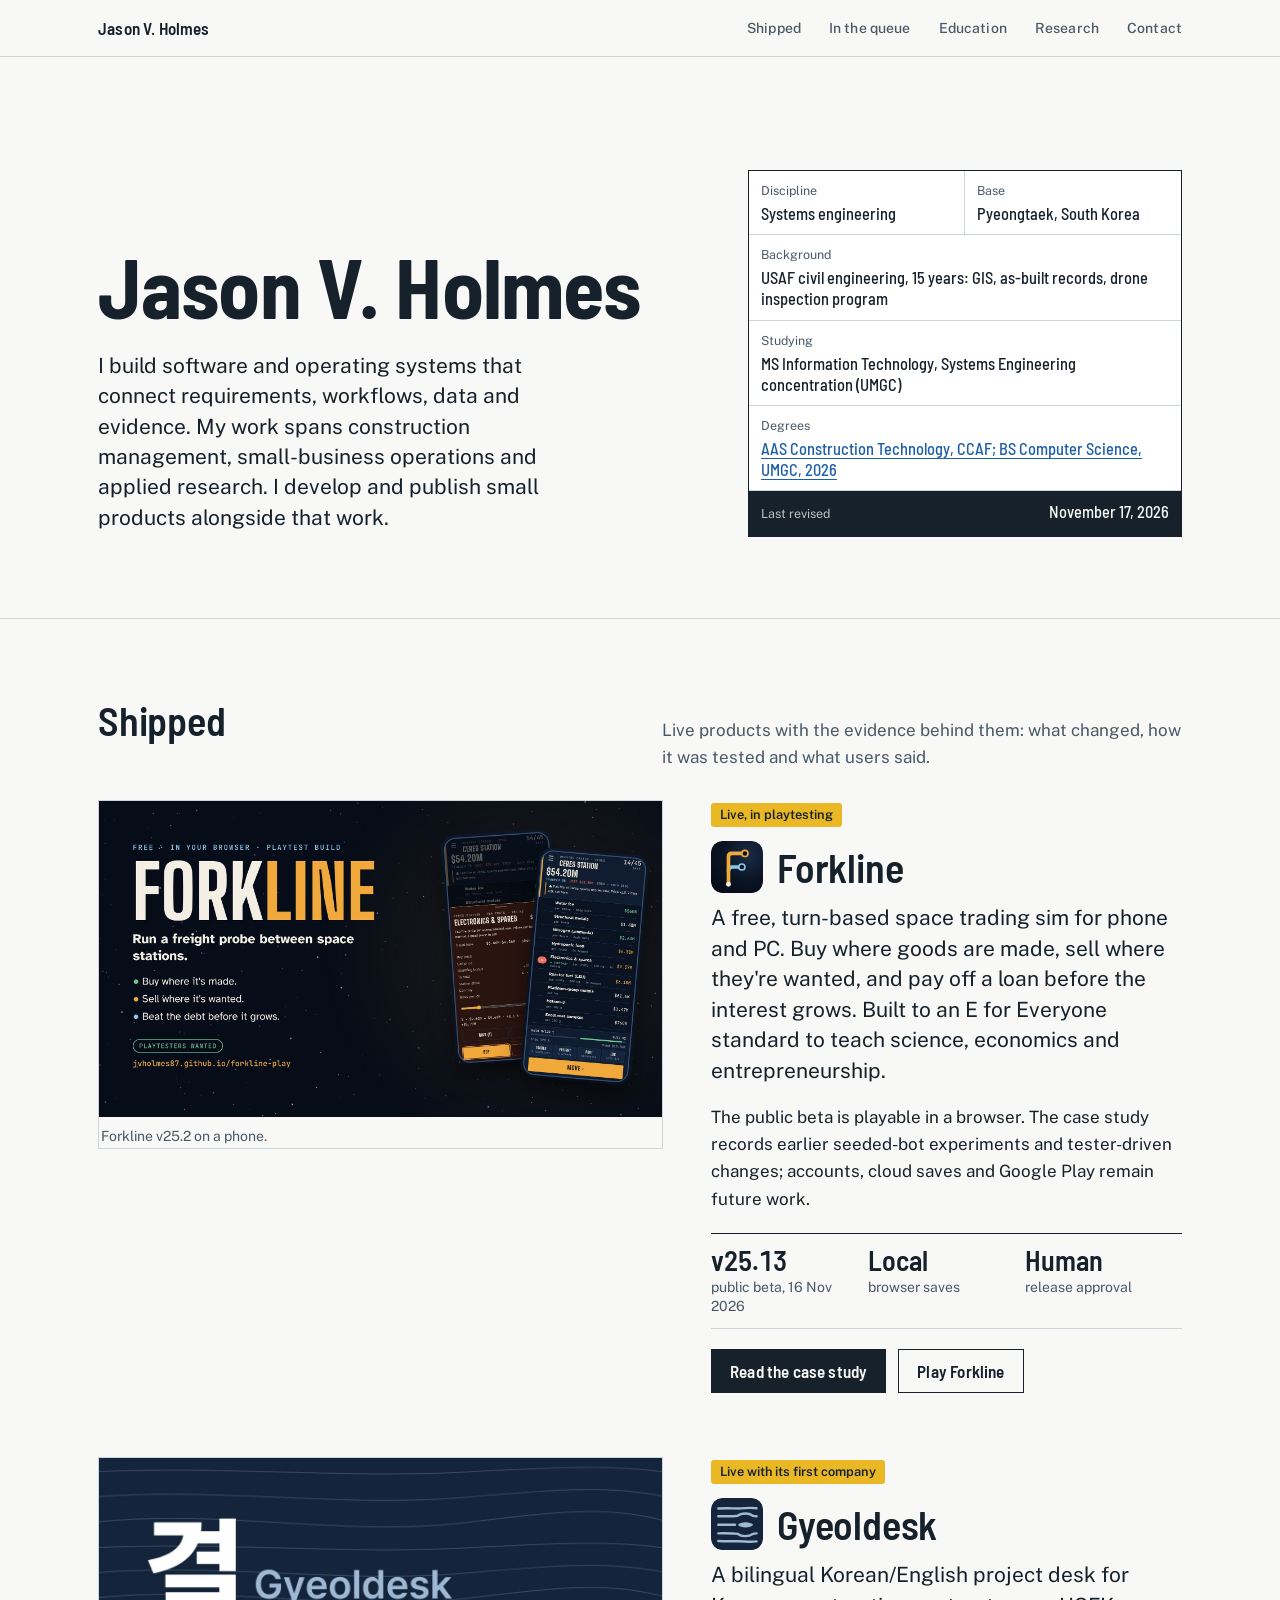
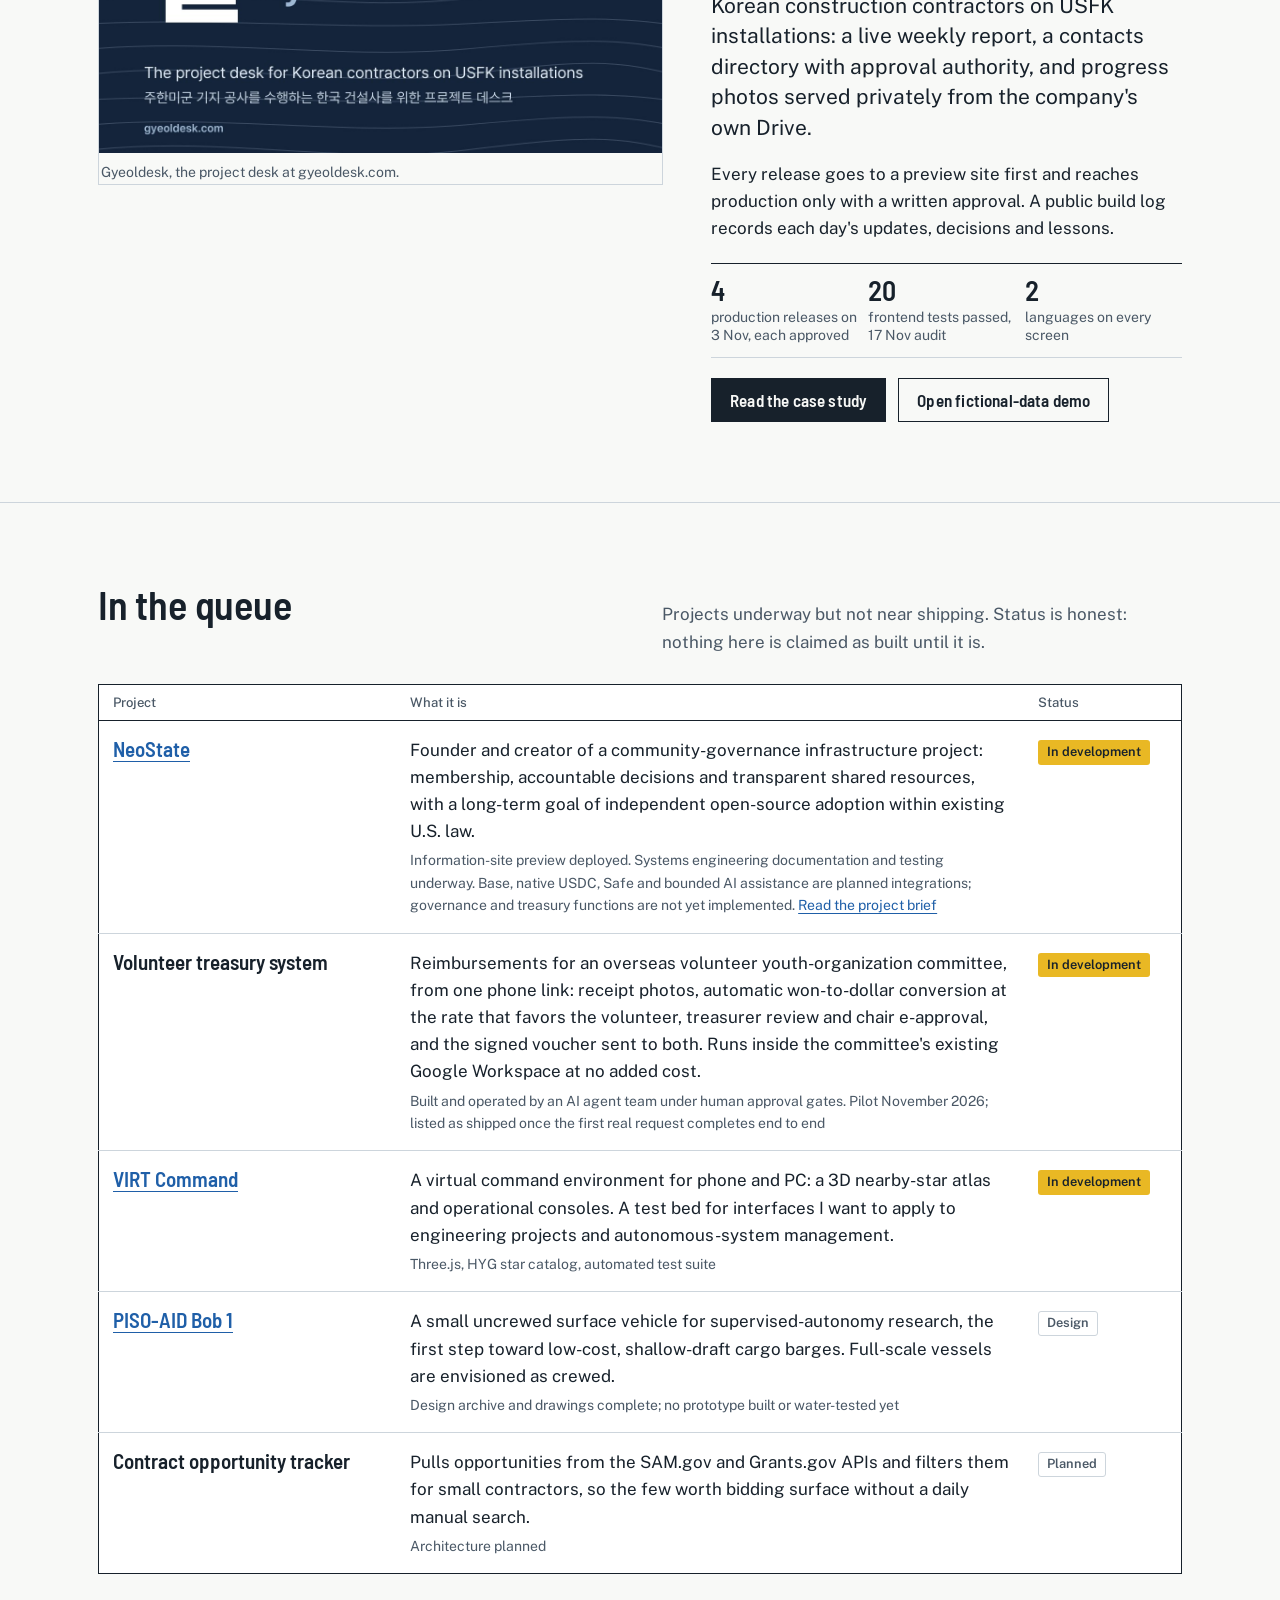
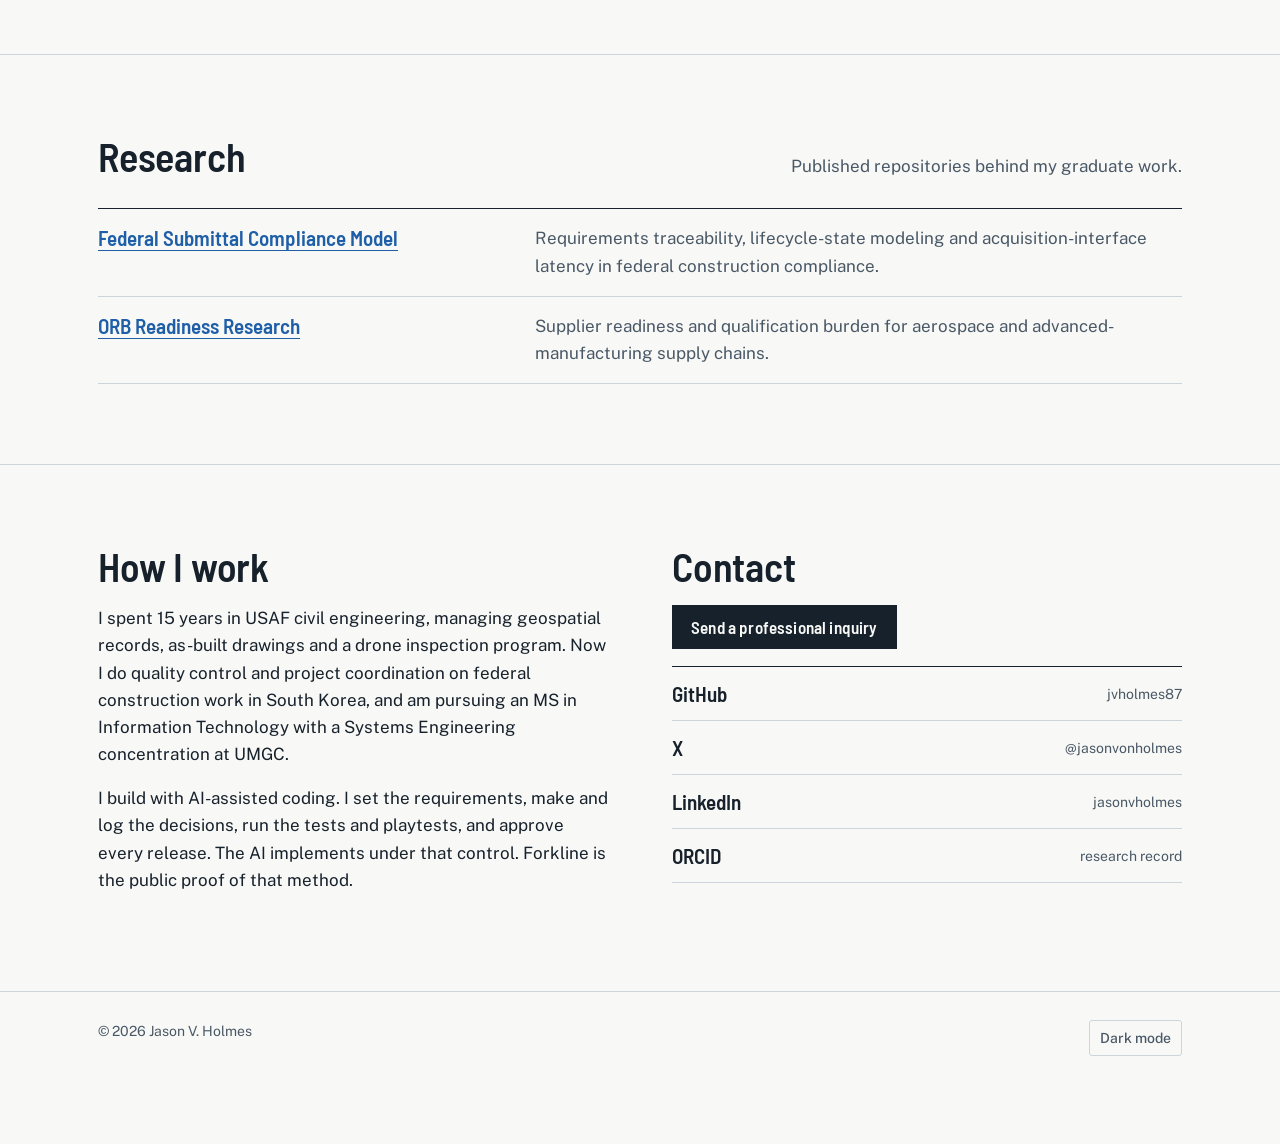
==== index.html @ 93753c8b "Merge pull request #19 from jvholmes87/audit/neostate-portfolio-route-2026-11-17 fix: separate NeoSt" ====
<!doctype html>
<html lang="en">
<head>
<script async src="https://caldera.social/t/1.js" integrity="sha384-UCnwKWu6Be2g87+ZI1+h367D6yOXEuXFQL2U2Z7PuSoH3oSCsu/cmZMbj4s70JlC" crossorigin="anonymous" data-site="eaac5b5e790b887f"></script>
<meta charset="utf-8">
<meta name="viewport" content="width=device-width, initial-scale=1">
<title>Jason V. Holmes</title>
<meta name="description" content="Systems engineer and USAF civil engineering veteran. I design AI-assisted operating systems for small federal contractors and ship small products to prove the method.">
<link rel="canonical" href="https://jasonvholmes.com/">
<meta property="og:type" content="website">
<meta property="og:site_name" content="Jason V. Holmes">
<meta property="og:url" content="https://jasonvholmes.com/">
<meta property="og:title" content="Jason V. Holmes | Systems Engineering, Software & Research">
<meta property="og:description" content="USAF civil engineering veteran and computer science graduate building software, systems engineering tools and applied research projects. Explore shipped work, technical evidence and current projects.">
<meta property="og:image" content="https://avatars.githubusercontent.com/u/147929460?v=4">
<meta property="og:image:alt" content="GitHub profile image of Jason V. Holmes">
<meta name="twitter:card" content="summary">
<meta name="twitter:creator" content="@jasonvonholmes">
<meta name="twitter:title" content="Jason V. Holmes | Systems Engineering, Software & Research">
<meta name="twitter:description" content="From Air Force civil engineering to AI-assisted software, systems engineering and applied research. Explore my work and technical portfolio.">
<meta name="twitter:image" content="https://avatars.githubusercontent.com/u/147929460?v=4">
<meta name="twitter:image:alt" content="GitHub profile image of Jason V. Holmes">
<link rel="preconnect" href="https://fonts.googleapis.com">
<link rel="preconnect" href="https://fonts.gstatic.com" crossorigin>
<link href="https://fonts.googleapis.com/css2?family=Barlow+Semi+Condensed:wght@500;600;700&family=Public+Sans:wght@400;500;600&display=swap" rel="stylesheet">
<link rel="stylesheet" href="css/site.css">
<script src="js/theme.js"></script>
<script src="js/top.js" defer></script>
</head>
<body>
<a class="skip" href="#main">Skip to content</a>
<header class="bar">
  <div class="wrap">
    <a href="./">Jason V. Holmes</a>
    <nav aria-label="Sections">
      <a href="#shipped">Shipped</a>
      <a href="#queue">In the queue</a>
      <a href="education/">Education</a>
      <a href="#research">Research</a>
      <a href="contact/">Contact</a>
    </nav>
  </div>
</header>

<main id="main">
  <div class="wrap hero">
    <div>
      <h1>Jason V. Holmes</h1>
      <p class="lede">I build software and operating systems that connect requirements, workflows, data and evidence. My work spans construction management, small-business operations and applied research. I develop and publish small products alongside that work.</p>
    </div>
    <dl class="tb" aria-label="At a glance">
      <div><dt>Discipline</dt><dd>Systems engineering</dd></div>
      <div><dt>Base</dt><dd>Pyeongtaek, South Korea</dd></div>
      <div class="full"><dt>Background</dt><dd>USAF civil engineering, 15 years: GIS, as-built records, drone inspection program</dd></div>
      <div class="full"><dt>Studying</dt><dd>MS Information Technology, Systems Engineering concentration (UMGC)</dd></div>
      <div class="full"><dt>Degrees</dt><dd><a href="education/">AAS Construction Technology, CCAF; BS Computer Science, UMGC, 2026</a></dd></div>
      <div class="full sheet"><dt>Last revised</dt><dd>November 17, 2026</dd></div>
    </dl>
  </div>

  <section id="shipped">
    <div class="wrap">
      <div class="sec-head">
        <h2>Shipped</h2>
        <p>Live products with the evidence behind them: what changed, how it was tested and what users said.</p>
      </div>
      <div class="feature">
        <figure>
          <img src="assets/forkline/hero.jpg" width="2000" height="1125" alt="Forkline title card with two phone screenshots of the market screen during a Ceres shortage">
          <figcaption>Forkline v25.2 on a phone.</figcaption>
        </figure>
        <div>
          <span class="status">Live, in playtesting</span>
          <h3 class="titled"><img src="assets/forkline/icon.svg" width="52" height="52" alt="">Forkline</h3>
          <p class="what">A free, turn-based space trading sim for phone and PC. Buy where goods are made, sell where they're wanted, and pay off a loan before the interest grows. Built to an E for Everyone standard to teach science, economics and entrepreneurship.</p>
          <p>The public beta is playable in a browser. The case study records earlier seeded-bot experiments and tester-driven changes; accounts, cloud saves and Google Play remain future work.</p>
          <div class="facts">
            <div><b>v25.13</b><span>public beta, 16 Nov 2026</span></div>
            <div><b>Local</b><span>browser saves</span></div>
            <div><b>Human</b><span>release approval</span></div>
          </div>
          <div class="actions">
            <a class="btn primary" href="forkline/">Read the case study</a>
            <a class="btn" href="https://playforkline.com/">Play Forkline</a>
          </div>
        </div>
      </div>
      <div class="feature" style="margin-top:clamp(36px,5vw,64px)">
        <figure>
          <img src="assets/gyeoldesk/hero.jpg" width="1200" height="630" loading="lazy" alt="Gyeoldesk title card: the Korean character 결 and the word Gyeoldesk, with the line The project desk for Korean contractors on USFK installations">
          <figcaption>Gyeoldesk, the project desk at gyeoldesk.com.</figcaption>
        </figure>
        <div>
          <span class="status">Live with its first company</span>
          <h3 class="titled"><img src="assets/gyeoldesk/icon.svg" width="52" height="52" alt="">Gyeoldesk</h3>
          <p class="what">A bilingual Korean/English project desk for Korean construction contractors on USFK installations: a live weekly report, a contacts directory with approval authority, and progress photos served privately from the company's own Drive.</p>
          <p>Every release goes to a preview site first and reaches production only with a written approval. A public build log records each day's updates, decisions and lessons.</p>
          <div class="facts">
            <div><b>4</b><span>production releases on 3 Nov, each approved</span></div>
            <div><b>20</b><span>frontend tests passed, 17 Nov audit</span></div>
            <div><b>2</b><span>languages on every screen</span></div>
          </div>
          <div class="actions">
            <a class="btn primary" href="gyeoldesk/">Read the case study</a>
            <a class="btn" href="https://gyeoldesk.com/demo/">Open fictional-data demo</a>
          </div>
        </div>
      </div>
    </div>
  </section>

  <section id="queue">
    <div class="wrap">
      <div class="sec-head">
        <h2>In the queue</h2>
        <p>Projects underway but not near shipping. Status is honest: nothing here is claimed as built until it is.</p>
      </div>
      <table class="rev">
        <thead><tr><th scope="col">Project</th><th scope="col">What it is</th><th scope="col">Status</th></tr></thead>
        <tbody>
          <tr>
            <td class="name"><a href="neostate-project/">NeoState</a></td>
            <td class="desc">Founder and creator of a community-governance infrastructure project: membership, accountable decisions and transparent shared resources, with a long-term goal of independent open-source adoption within existing U.S. law.<small>Information-site preview deployed. Systems engineering documentation and testing underway. Base, native USDC, Safe and bounded AI assistance are planned integrations; governance and treasury functions are not yet implemented. <a href="neostate-project/">Read the project brief</a></small></td>
            <td><span class="status">In development</span></td>
          </tr>

          <tr>
            <td class="name">Volunteer treasury system</td>
            <td class="desc">Reimbursements for an overseas volunteer youth-organization committee, from one phone link: receipt photos, automatic won-to-dollar conversion at the rate that favors the volunteer, treasurer review and chair e-approval, and the signed voucher sent to both. Runs inside the committee's existing Google Workspace at no added cost.<small>Built and operated by an AI agent team under human approval gates. Pilot November 2026; listed as shipped once the first real request completes end to end</small></td>
            <td><span class="status">In development</span></td>
          </tr>
          <tr>
            <td class="name"><a href="https://github.com/jvholmes87/holmesnet-expedition/blob/main/docs/virt-development.md">VIRT Command</a></td>
            <td class="desc">A virtual command environment for phone and PC: a 3D nearby-star atlas and operational consoles. A test bed for interfaces I want to apply to engineering projects and autonomous-system management.<small>Three.js, HYG star catalog, automated test suite</small></td>
            <td><span class="status">In development</span></td>
          </tr>
          <tr>
            <td class="name"><a href="https://github.com/jvholmes87/piso-aid-bob1">PISO-AID Bob 1</a></td>
            <td class="desc">A small uncrewed surface vehicle for supervised-autonomy research, the first step toward low-cost, shallow-draft cargo barges. Full-scale vessels are envisioned as crewed.<small>Design archive and drawings complete; no prototype built or water-tested yet</small></td>
            <td><span class="status plain">Design</span></td>
          </tr>
          <tr>
            <td class="name">Contract opportunity tracker</td>
            <td class="desc">Pulls opportunities from the SAM.gov and Grants.gov APIs and filters them for small contractors, so the few worth bidding surface without a daily manual search.<small>Architecture planned</small></td>
            <td><span class="status plain">Planned</span></td>
          </tr>
        </tbody>
      </table>
    </div>
  </section>

  <section id="research">
    <div class="wrap">
      <div class="sec-head">
        <h2>Research</h2>
        <p>Published repositories behind my graduate work.</p>
      </div>
      <ul class="list">
        <li><a href="https://github.com/jvholmes87/federal-submittal-compliance-model">Federal Submittal Compliance Model</a><p>Requirements traceability, lifecycle-state modeling and acquisition-interface latency in federal construction compliance.</p></li>
        <li><a href="https://github.com/jvholmes87/orb-readiness-research">ORB Readiness Research</a><p>Supplier readiness and qualification burden for aerospace and advanced-manufacturing supply chains.</p></li>
      </ul>
    </div>
  </section>

  <section id="contact">
    <div class="wrap two">
      <div class="prose">
        <h2>How I work</h2>
        <p>I spent 15 years in USAF civil engineering, managing geospatial records, as-built drawings and a drone inspection program. Now I do quality control and project coordination on federal construction work in South Korea, and am pursuing an MS in Information Technology with a Systems Engineering concentration at UMGC.</p>
        <p>I build with AI-assisted coding. I set the requirements, make and log the decisions, run the tests and playtests, and approve every release. The AI implements under that control. Forkline is the public proof of that method.</p>
      </div>
      <div>
        <h2 class="visually-h" style="font-size:var(--step-3);margin-bottom:18px">Contact</h2>
        <p><a class="btn primary" href="contact/">Send a professional inquiry</a></p>
        <ul class="links">
          <li><a href="https://github.com/jvholmes87">GitHub <span>jvholmes87</span></a></li>
          <li><a href="https://x.com/jasonvonholmes">X <span>@jasonvonholmes</span></a></li>
          <li><a href="https://www.linkedin.com/in/jasonvholmes/">LinkedIn <span>jasonvholmes</span></a></li>
          <li><a href="https://orcid.org/0009-0007-2898-8478">ORCID <span>research record</span></a></li>
        </ul>
      </div>
    </div>
  </section>
</main>

<footer>
  <div class="wrap">
    <span>© 2026 Jason V. Holmes</span>
    <button class="theme-btn" type="button">Dark mode</button>
  </div>
</footer>
</body>
</html>
---- css/site.css ----
/* Jason Von Holmes — portfolio. Drawing-sheet vernacular: title block, revision table, markup blue. */
:root{
  --paper:#f8f9f7; --sheet:#ffffff; --ink:#17212b; --ink-2:#4a5866; --rule:#cdd5dc; --rule-2:#e3e8ec;
  --mark:#1f5fa8; --flag:#e9b824; --flag-ink:#17212b; --ok:#2f7d4f;
  --display:"Barlow Semi Condensed","Arial Narrow",sans-serif; --body:"Public Sans",system-ui,sans-serif;
  --step--1:.875rem; --step-0:1.0625rem; --step-1:1.3125rem; --step-2:1.75rem; --step-3:2.5rem; --step-4:clamp(2.75rem,7vw,5.25rem);
  --gutter:clamp(16px,4vw,48px); --measure:68ch;
  color-scheme:light;
}
@media (prefers-color-scheme:dark){
  :root:not([data-theme="light"]){--paper:#10171f;--sheet:#152029;--ink:#e7ecef;--ink-2:#a9b6c2;--rule:#2f3d4a;--rule-2:#22303c;--mark:#79b4f2;--ok:#6cc790;color-scheme:dark}
}
:root[data-theme="dark"]{--paper:#10171f;--sheet:#152029;--ink:#e7ecef;--ink-2:#a9b6c2;--rule:#2f3d4a;--rule-2:#22303c;--mark:#79b4f2;--ok:#6cc790;color-scheme:dark}

*{box-sizing:border-box}
html{-webkit-text-size-adjust:100%}
body{margin:0;background:var(--paper);color:var(--ink);font:400 var(--step-0)/1.6 var(--body);font-feature-settings:"tnum" 0}
img{max-width:100%;height:auto;display:block}
a{color:var(--mark);text-underline-offset:.18em;text-decoration-thickness:1px}
a:hover{text-decoration-thickness:2px}
:focus-visible{outline:3px solid var(--mark);outline-offset:3px;border-radius:2px}
h1,h2,h3{font-family:var(--display);font-weight:600;line-height:1.05;letter-spacing:-.005em;margin:0}
p{margin:0 0 1em}
.wrap{max-width:1180px;margin:0 auto;padding:0 var(--gutter)}
.skip{position:absolute;left:-999px}.skip:focus{left:var(--gutter);top:8px;background:var(--sheet);padding:8px 12px;z-index:9}

/* top bar */
.bar{border-bottom:1px solid var(--rule)}
.bar .wrap{display:flex;justify-content:space-between;align-items:center;gap:16px;min-height:56px}
.bar a{color:var(--ink);text-decoration:none;font:600 var(--step-0) var(--display);letter-spacing:.01em}
.bar nav{display:flex;gap:clamp(12px,3vw,28px);flex-wrap:wrap}
.bar nav a{font:500 var(--step--1) var(--body);color:var(--ink-2)}
.bar nav a:hover{color:var(--ink)}

/* hero: name + title block */
.hero{padding-top:clamp(40px,8vw,96px);padding-bottom:clamp(32px,6vw,64px);display:grid;grid-template-columns:minmax(0,1.35fr) minmax(0,1fr);gap:clamp(24px,5vw,64px);align-items:end}
.hero h1{font-size:var(--step-4);font-weight:700;letter-spacing:-.01em}
.hero .lede{font-size:var(--step-1);line-height:1.45;max-width:34ch;margin-top:20px;color:var(--ink)}
.tb{border:1.5px solid var(--ink);display:grid;grid-template-columns:1fr 1fr;background:var(--sheet)}
.tb div{padding:10px 12px;border-right:1px solid var(--rule);border-bottom:1px solid var(--rule);min-width:0}
.tb div:nth-child(2n){border-right:0}
.tb div.full{grid-column:1/-1;border-right:0}
.tb div:nth-last-child(-n+1){border-bottom:0}
.tb dt{font-size:.78rem;color:var(--ink-2);margin:0 0 2px}
.tb dd{margin:0;font:500 1.02rem/1.3 var(--display)}
.tb .sheet{display:flex;justify-content:space-between;align-items:baseline;background:var(--ink);color:var(--paper)}
.tb .sheet dt{color:inherit;opacity:.75}

section{padding:clamp(40px,7vw,80px) 0;border-top:1px solid var(--rule)}
.sec-head{display:flex;justify-content:space-between;align-items:baseline;gap:16px;flex-wrap:wrap;margin-bottom:28px}
.sec-head h2{font-size:var(--step-3)}
.sec-head p{color:var(--ink-2);margin:0;max-width:52ch}

/* featured project */
.feature{display:grid;grid-template-columns:minmax(0,1.2fr) minmax(0,1fr);gap:clamp(24px,4vw,48px);align-items:start}
.feature figure{margin:0;border:1px solid var(--rule);background:#070d18}
.feature figcaption{font-size:var(--step--1);color:var(--ink-2);padding:8px 2px 0;background:var(--paper)}
.status{display:inline-block;font:600 .8rem/1 var(--body);padding:6px 9px;border-radius:3px;background:var(--flag);color:var(--flag-ink)}
.status.ok{background:var(--ok);color:#fff}
.status.plain{background:transparent;color:var(--ink-2);border:1px solid var(--rule);padding:5px 8px}
.feature h3{font-size:var(--step-3);margin:14px 0 10px}
.feature .what{font-size:var(--step-1);line-height:1.45;margin-bottom:18px}
.facts{display:grid;grid-template-columns:repeat(3,minmax(0,1fr));border-top:1.5px solid var(--ink);border-bottom:1px solid var(--rule);margin:20px 0}
.facts div{padding:12px 10px 12px 0}
.facts b{display:block;font:600 var(--step-2)/1 var(--display);font-variant-numeric:tabular-nums}
.facts span{font-size:var(--step--1);color:var(--ink-2);line-height:1.35;display:block;margin-top:4px}
.actions{display:flex;gap:12px;flex-wrap:wrap;align-items:center;margin-top:6px}
.btn{display:inline-flex;align-items:center;min-height:44px;padding:0 18px;border:1.5px solid var(--ink);color:var(--ink);text-decoration:none;font:600 var(--step-0) var(--display);letter-spacing:.01em}
.btn.primary{background:var(--ink);color:var(--paper)}
.btn:hover{text-decoration:none;background:var(--mark);border-color:var(--mark);color:#fff}

/* revision table */
table{border-collapse:collapse;width:100%}
.rev{border:1.5px solid var(--ink);background:var(--sheet)}
.rev th{text-align:left;font:500 .82rem var(--body);color:var(--ink-2);padding:10px 14px;border-bottom:1.5px solid var(--ink)}
.rev td{padding:16px 14px;border-bottom:1px solid var(--rule);vertical-align:top}
.rev tr:last-child td{border-bottom:0}
.rev .name{font:600 var(--step-1)/1.15 var(--display);white-space:nowrap}
.rev .desc{color:var(--ink);max-width:56ch}
.rev .desc small{display:block;color:var(--ink-2);font-size:var(--step--1);margin-top:4px}
@media (max-width:760px){
  .rev thead{display:none}
  .rev tr{display:grid;grid-template-columns:1fr auto;gap:6px 12px;padding:14px;border-bottom:1px solid var(--rule)}
  .rev tr:last-child{border-bottom:0}
  .rev td{padding:0;border:0}
  .rev td.desc{grid-column:1/-1}
  .rev .name{white-space:normal}
}

/* research list */
.list{list-style:none;margin:0;padding:0;border-top:1.5px solid var(--ink)}
.list li{display:grid;grid-template-columns:minmax(0,1fr) minmax(0,1.6fr);gap:8px 32px;padding:16px 0;border-bottom:1px solid var(--rule)}
.list a{font:600 var(--step-1)/1.2 var(--display)}
.list p{margin:0;color:var(--ink-2)}
@media (max-width:760px){.list li{grid-template-columns:1fr}}

/* about + contact */
.two{display:grid;grid-template-columns:minmax(0,1fr) minmax(0,1fr);gap:clamp(24px,5vw,64px)}
.prose{max-width:var(--measure)}
.prose h2{font-size:var(--step-3);margin-bottom:18px}
.links{list-style:none;padding:0;margin:0;border-top:1.5px solid var(--ink)}
.links li{border-bottom:1px solid var(--rule)}
.links a{display:flex;justify-content:space-between;gap:12px;padding:14px 0;text-decoration:none;color:var(--ink);font:600 var(--step-1) var(--display)}
.links a span{font:400 var(--step--1) var(--body);color:var(--ink-2);align-self:center}
.links a:hover{color:var(--mark)}

footer{border-top:1px solid var(--rule);padding:28px 0 88px;color:var(--ink-2);font-size:var(--step--1)}
footer .wrap{display:flex;justify-content:space-between;gap:16px;flex-wrap:wrap}
.theme-btn{background:none;border:1px solid var(--rule);color:var(--ink-2);font:500 var(--step--1) var(--body);padding:6px 10px;border-radius:3px;cursor:pointer;min-height:36px}

/* case study */
.cs-hero{padding-top:clamp(40px,7vw,80px);padding-bottom:clamp(24px,4vw,40px)}
.cs-hero .crumb{font-size:var(--step--1);margin-bottom:18px;display:inline-block}
.cs-hero h1{font-size:var(--step-4);font-weight:700}
.cs-hero .lede{font-size:var(--step-1);line-height:1.45;max-width:46ch;margin:18px 0 22px}
.cs{display:grid;grid-template-columns:200px minmax(0,1fr);gap:clamp(20px,4vw,56px)}
.cs aside{position:sticky;top:20px;align-self:start;font-size:var(--step--1)}
.cs aside ol{list-style:none;margin:0;padding:0;border-top:1.5px solid var(--ink)}
.cs aside li{border-bottom:1px solid var(--rule)}
.cs aside a{display:block;padding:8px 0;color:var(--ink-2);text-decoration:none}
.cs aside a:hover{color:var(--ink)}
.cs article{min-width:0}
.cs article section{padding:0 0 clamp(36px,6vw,64px);border-top:0}
.cs article h2{font-size:var(--step-3);margin-bottom:16px;padding-top:12px;border-top:1.5px solid var(--ink)}
.cs article h3{font-size:var(--step-2);margin:28px 0 10px}
.cs article p,.cs article ul{max-width:var(--measure)}
.cs article li{margin-bottom:.4em}
.cs figure{margin:20px 0 8px;border:1px solid var(--rule)}
.cs figure img{background:#070d18}
.cs figcaption{font-size:var(--step--1);color:var(--ink-2);padding:8px 2px 0;background:var(--paper)}
.data{border:1.5px solid var(--ink);background:var(--sheet);margin:16px 0;font-size:.95rem;overflow-x:auto;display:block}
.data table{min-width:560px}
.data th{text-align:left;font:500 .82rem var(--body);color:var(--ink-2);padding:9px 12px;border-bottom:1.5px solid var(--ink)}
.data td{padding:10px 12px;border-bottom:1px solid var(--rule-2);vertical-align:top;font-variant-numeric:tabular-nums}
.data tr:last-child td{border-bottom:0}
.decision{border-left:3px solid var(--mark);padding:2px 0 2px 18px;margin:22px 0}
.decision dl{display:grid;grid-template-columns:110px minmax(0,1fr);gap:6px 16px;margin:10px 0 0}
.decision dt{font-weight:600;color:var(--ink-2);font-size:var(--step--1);padding-top:3px}
.decision dd{margin:0;max-width:60ch}
@media (max-width:640px){.decision dl{grid-template-columns:1fr}.decision dt{padding-top:8px}}
.note{border:1px solid var(--rule);background:var(--sheet);padding:14px 16px;max-width:var(--measure)}

@media (max-width:900px){
  .hero,.feature,.two{grid-template-columns:1fr}
  .cs{grid-template-columns:1fr}
  .cs aside{position:static}
  .cs aside ol{display:flex;flex-wrap:wrap;gap:0 16px;border:0}
  .cs aside li{border:0}
}
@media (max-width:480px){.facts{grid-template-columns:1fr 1fr}.facts div:last-child{grid-column:1/-1}}
@media (prefers-reduced-motion:reduce){*{scroll-behavior:auto!important}}
html{scroll-behavior:smooth}

/* back to top */
.to-top{position:fixed;right:max(16px,env(safe-area-inset-right));bottom:max(16px,env(safe-area-inset-bottom));z-index:20;
  display:inline-flex;align-items:center;gap:6px;min-height:44px;padding:0 14px 0 12px;
  background:var(--ink);color:var(--paper);border:1.5px solid var(--ink);cursor:pointer;
  font:600 var(--step-0) var(--display);letter-spacing:.01em;
  opacity:0;visibility:hidden;transform:translateY(8px);transition:opacity .2s,transform .2s,visibility 0s .2s}
.to-top.show{opacity:1;visibility:visible;transform:none;transition:opacity .2s,transform .2s}
.to-top:hover{background:var(--mark);border-color:var(--mark);color:#fff}
.to-top:focus-visible{outline:3px solid var(--mark);outline-offset:3px}
main h1:focus{outline:none}
@media (prefers-reduced-motion:reduce){.to-top,.to-top.show{transition:none;transform:none}}

/* product icon beside a title */
.titled{display:flex;align-items:center;gap:14px}
.titled img{border-radius:22%;flex:none}
.cs-hero h1.titled img{width:clamp(52px,9vw,72px);height:auto}

/* Portfolio contact form: inherits portfolio colors and type */
.contact-layout{display:grid;grid-template-columns:minmax(0,1.65fr) minmax(230px,1fr);gap:clamp(28px,5vw,64px);align-items:start}
.contact-layout h2{font-size:var(--step-3);margin-bottom:18px}
.contact-form{display:grid;gap:20px;max-width:760px}
.contact-form label{display:block;font-weight:600;margin-bottom:6px}
.contact-form .optional,.contact-form .field-note{color:var(--ink-2);font-size:var(--step--1);font-weight:400}
.contact-form input,.contact-form select,.contact-form textarea{display:block;width:100%;padding:12px;border:1px solid var(--rule);border-radius:2px;background:var(--sheet);color:var(--ink);font:inherit}
.contact-form textarea{resize:vertical}
.contact-form .field-note{margin:6px 0 0}
.contact-grid{display:grid;grid-template-columns:repeat(2,minmax(0,1fr));gap:16px}
.contact-form button{justify-self:start;cursor:pointer}
.contact-form button:disabled{cursor:not-allowed;opacity:.5}
.contact-form #contact-status{margin:0;color:var(--ink-2);min-height:1.5em}
@media(max-width:760px){.contact-layout,.contact-grid{grid-template-columns:1fr}}

/* Hidden honeypot: never remove name=_gotcha from the markup. */
.contact-honeypot{position:absolute!important;left:-9999px!important;width:1px;height:1px;overflow:hidden}
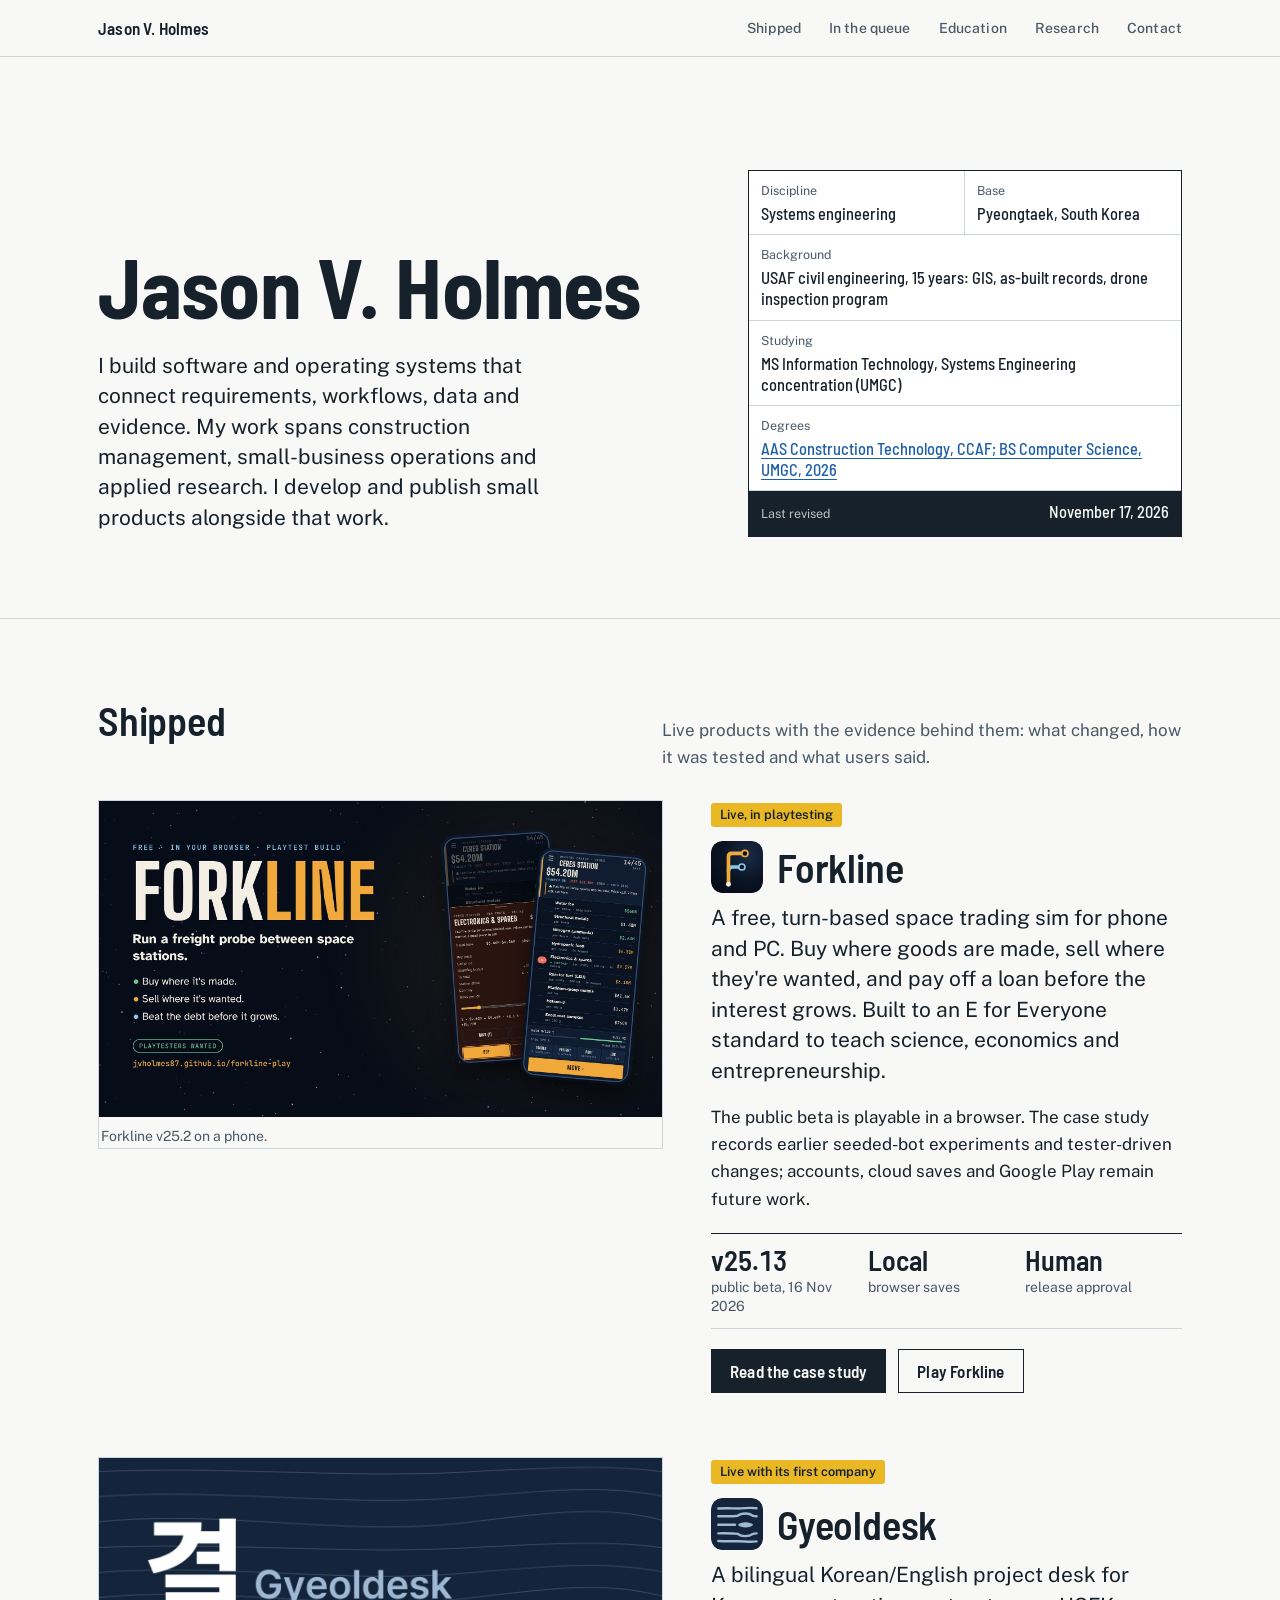
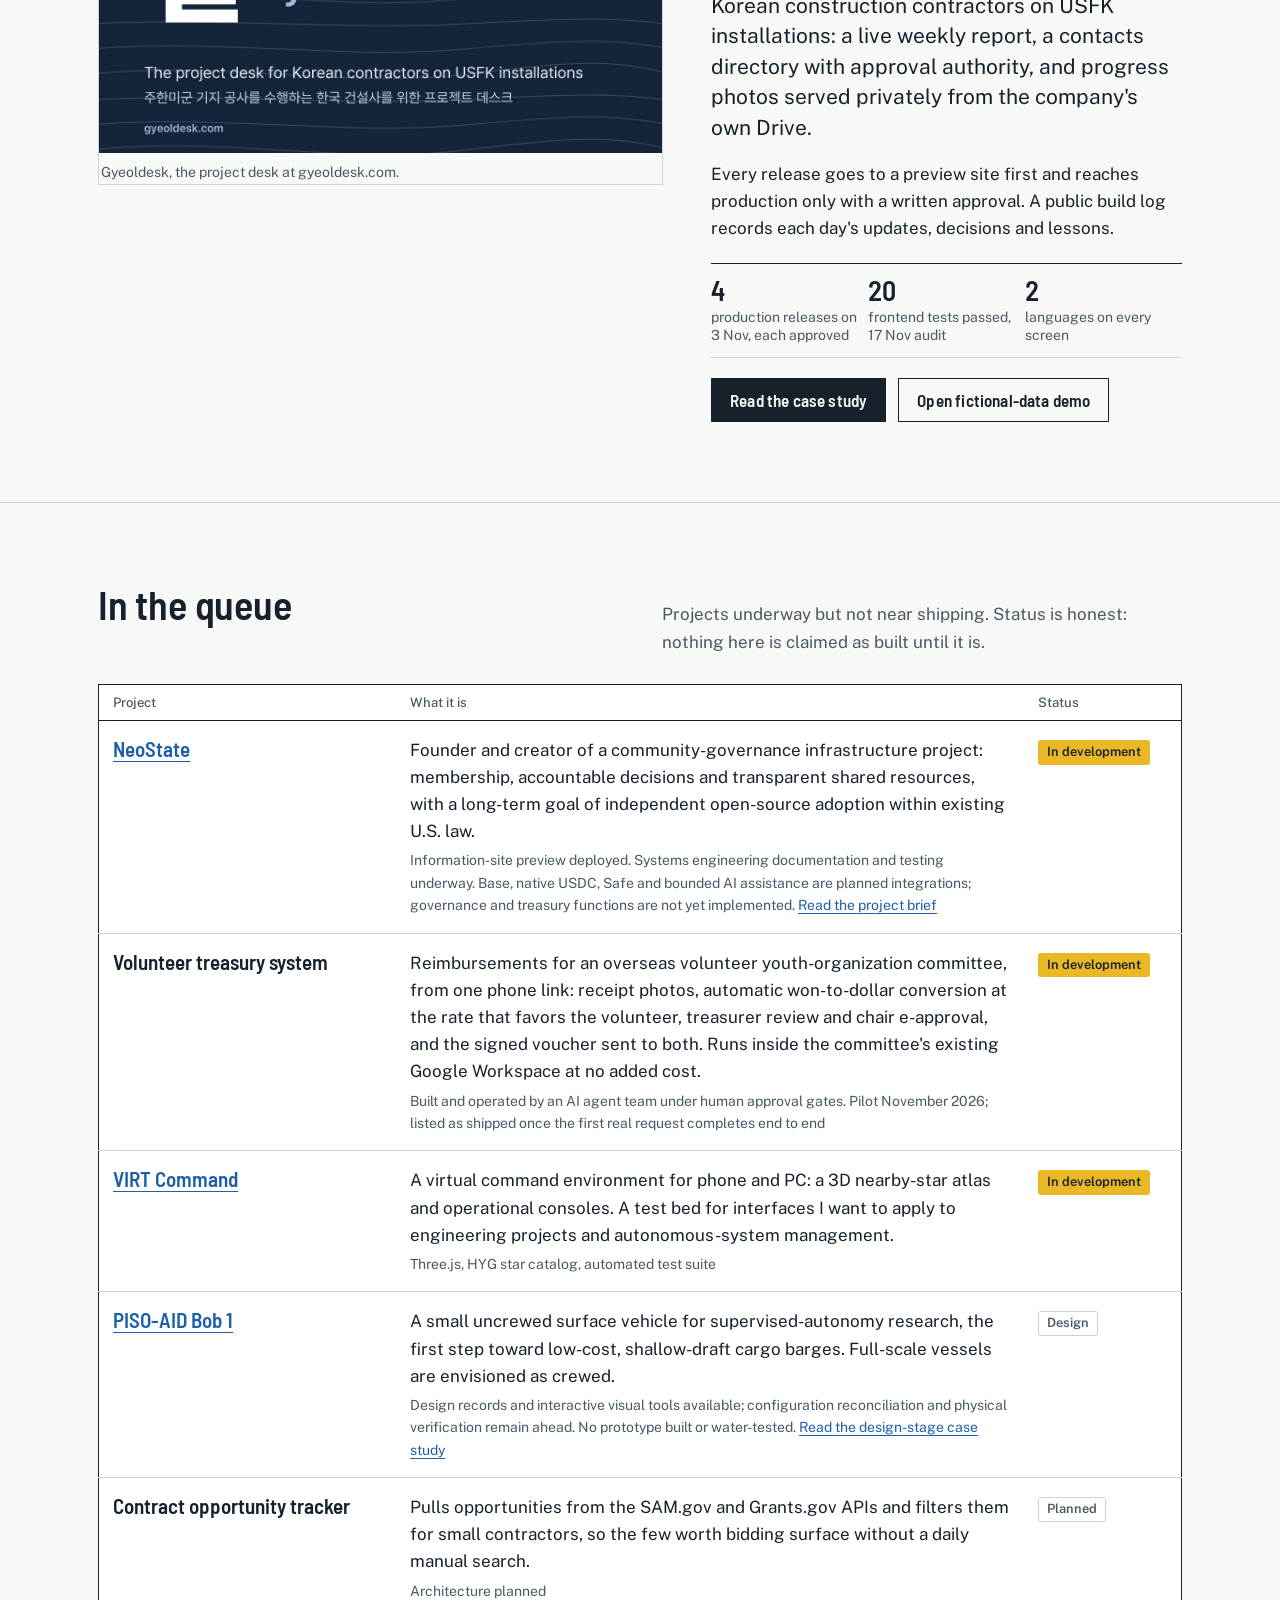
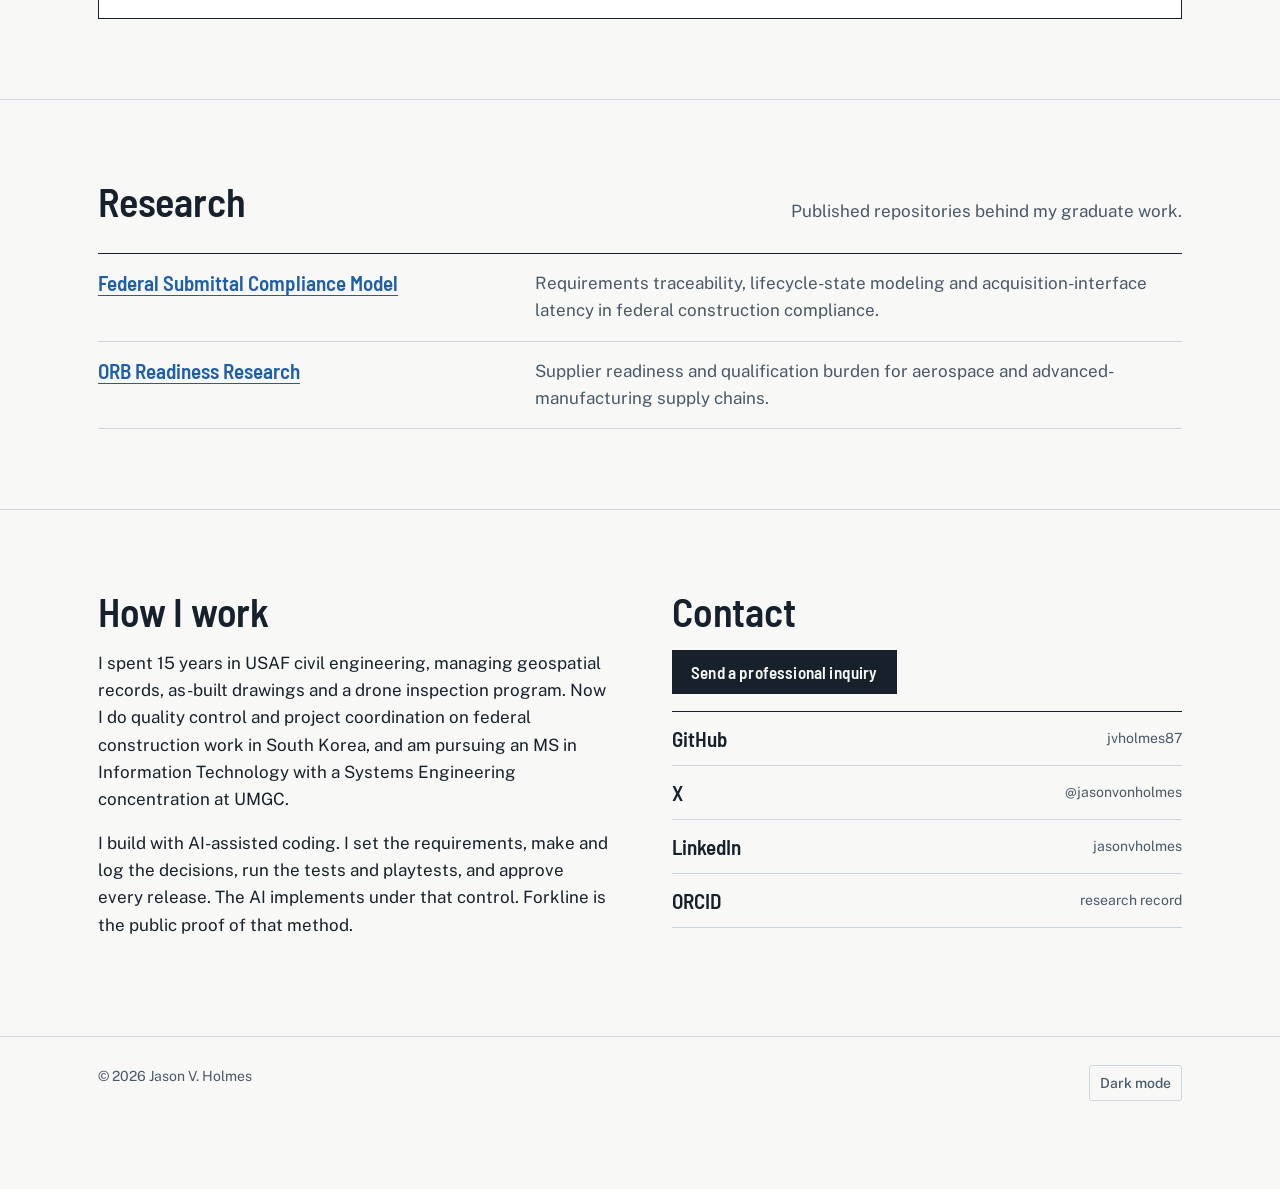
==== commit 1f1266de: "docs: add source-backed Bob 1 design-stage case study" ====
--- a/index.html
+++ b/index.html
@@ -135,8 +135,8 @@
             <td><span class="status">In development</span></td>
           </tr>
           <tr>
-            <td class="name"><a href="https://github.com/jvholmes87/piso-aid-bob1">PISO-AID Bob 1</a></td>
-            <td class="desc">A small uncrewed surface vehicle for supervised-autonomy research, the first step toward low-cost, shallow-draft cargo barges. Full-scale vessels are envisioned as crewed.<small>Design archive and drawings complete; no prototype built or water-tested yet</small></td>
+            <td class="name"><a href="bob1/">PISO-AID Bob 1</a></td>
+            <td class="desc">A small uncrewed surface vehicle for supervised-autonomy research, the first step toward low-cost, shallow-draft cargo barges. Full-scale vessels are envisioned as crewed.<small>Design records and interactive visual tools available; configuration reconciliation and physical verification remain ahead. No prototype built or water-tested. <a href="bob1/">Read the design-stage case study</a></small></td>
             <td><span class="status plain">Design</span></td>
           </tr>
           <tr>
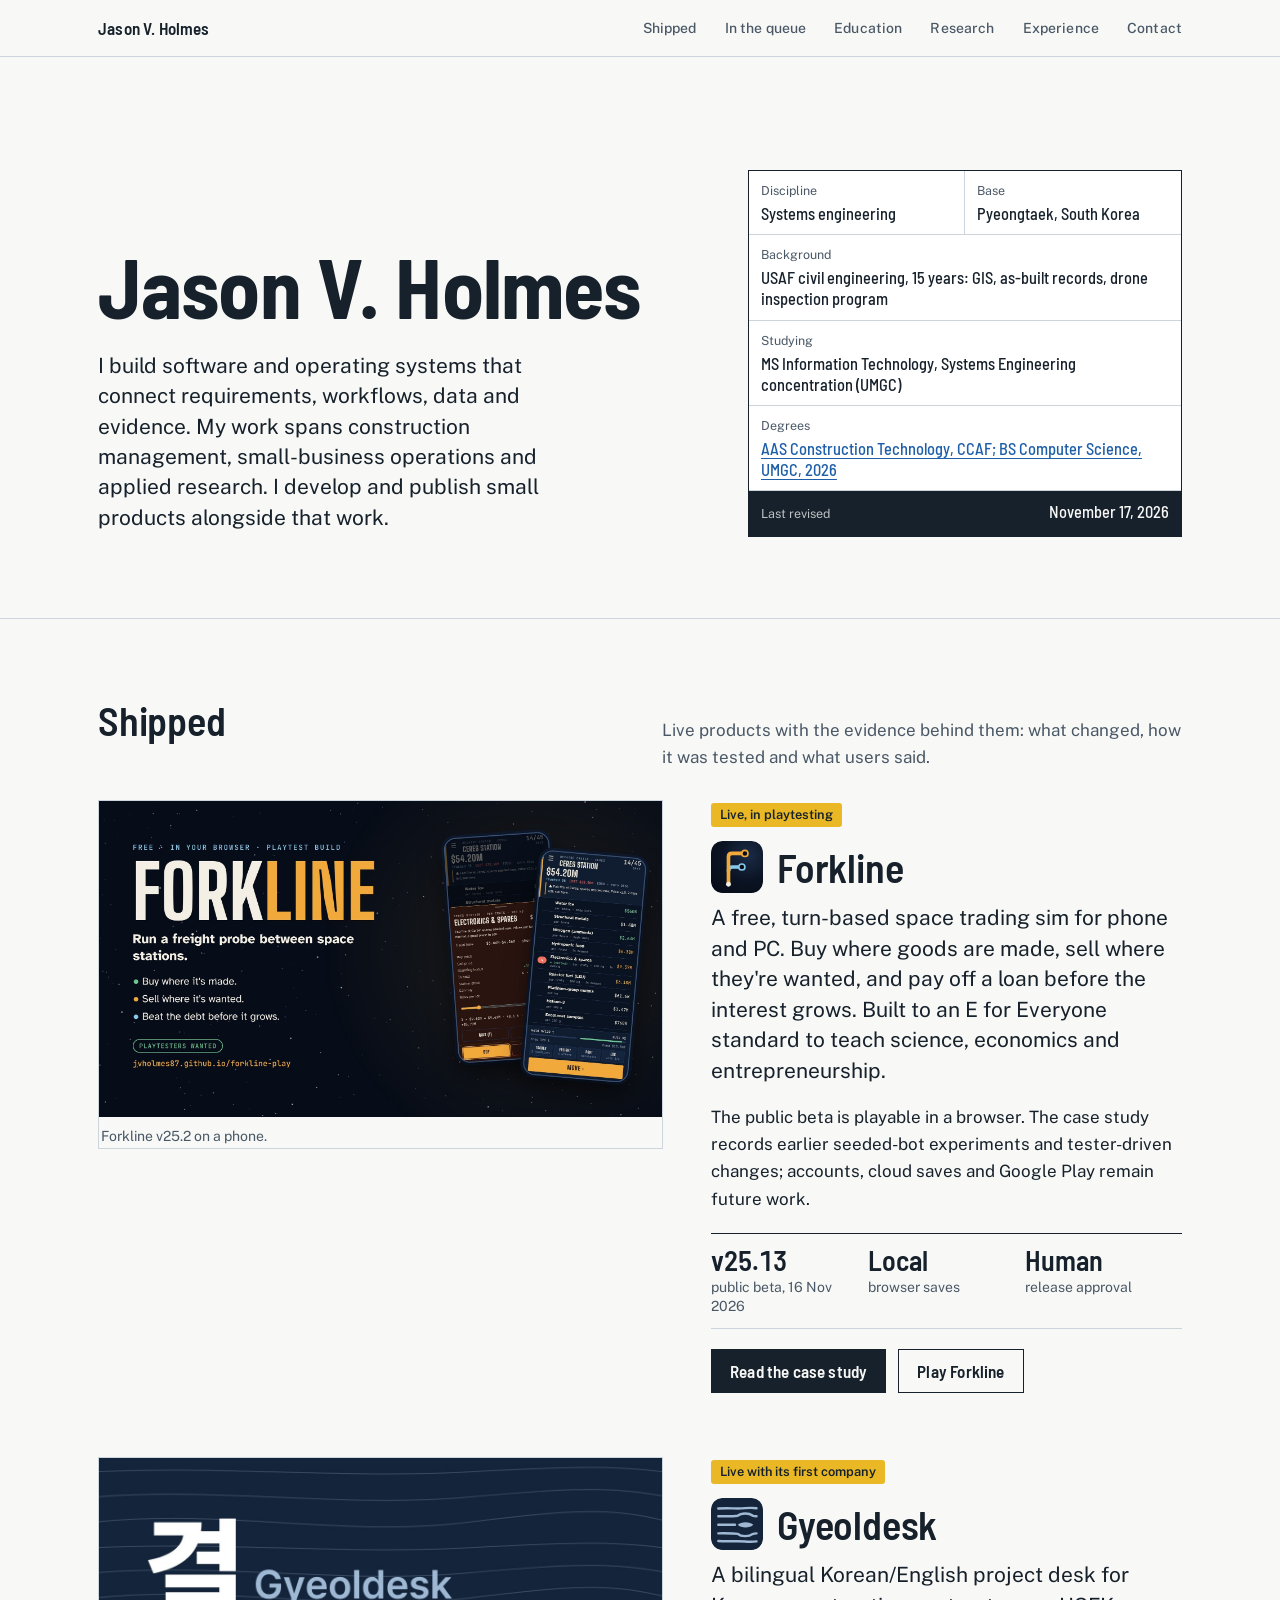
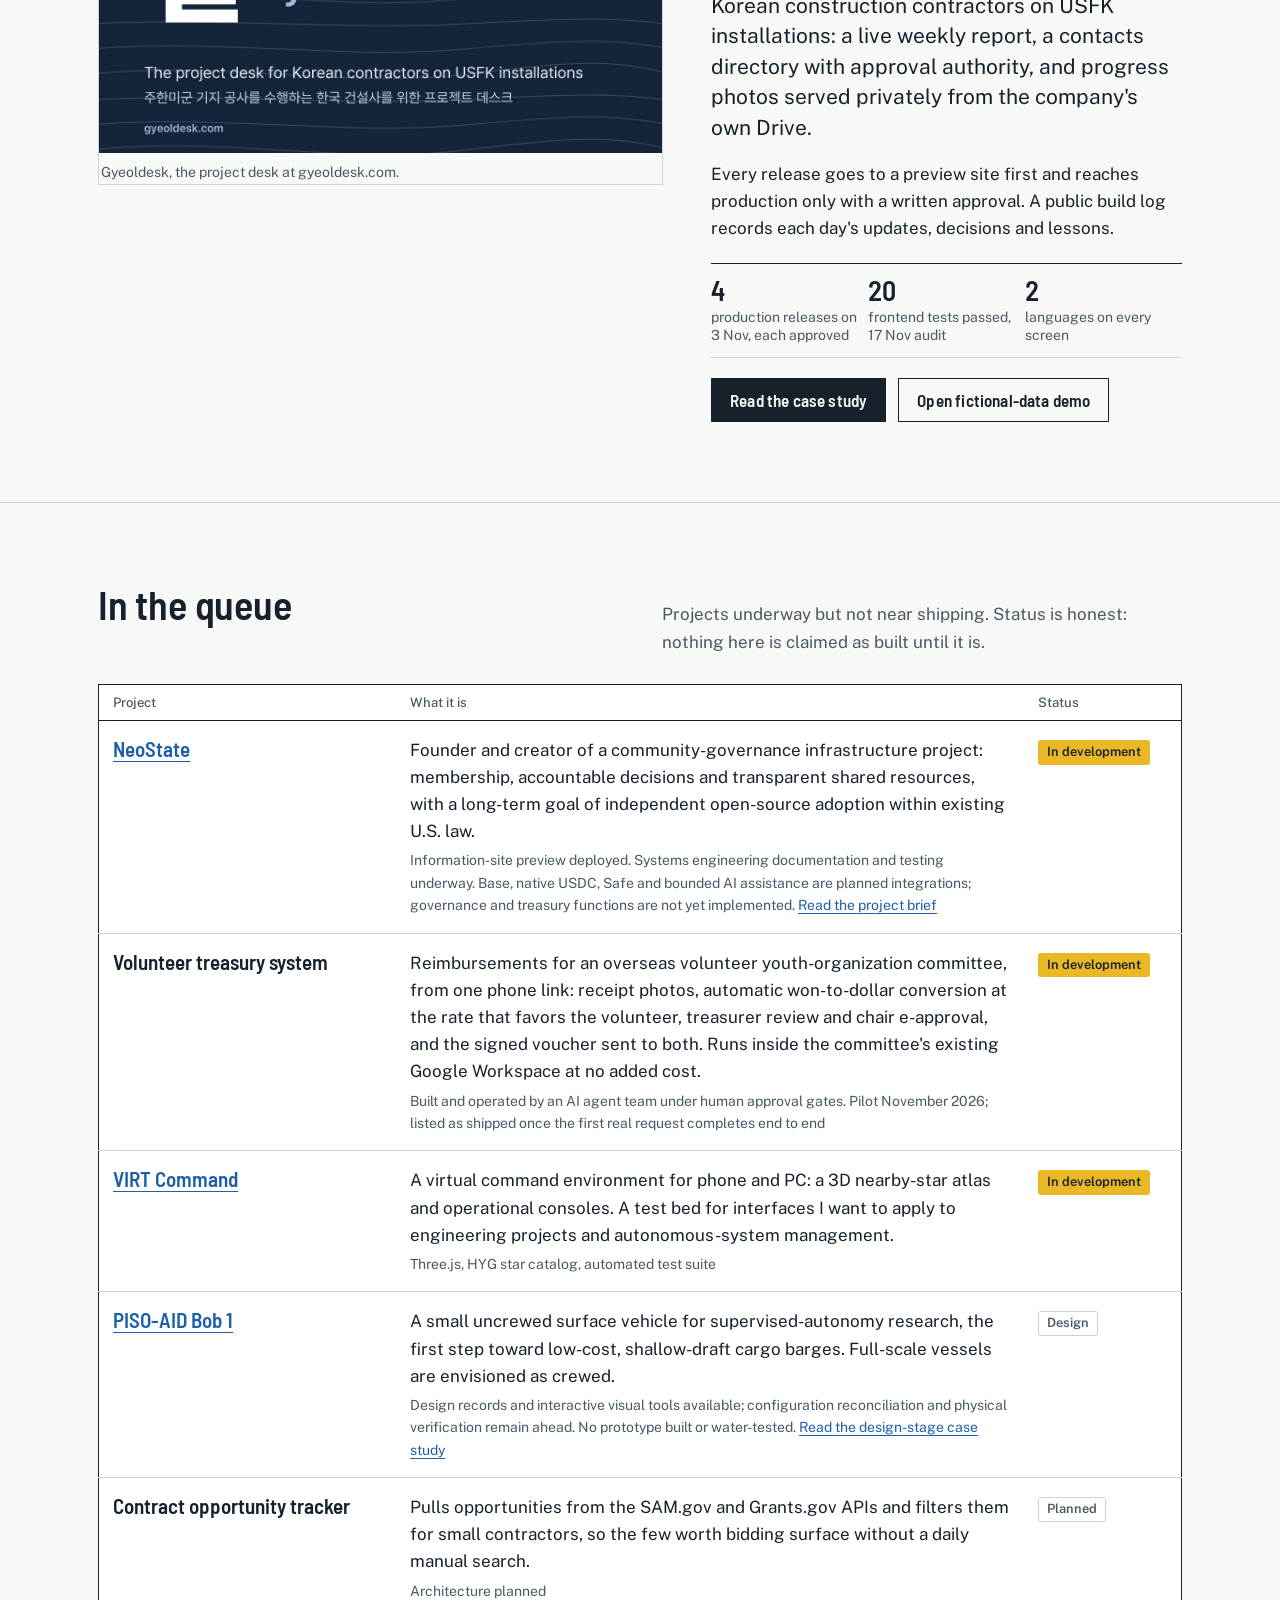
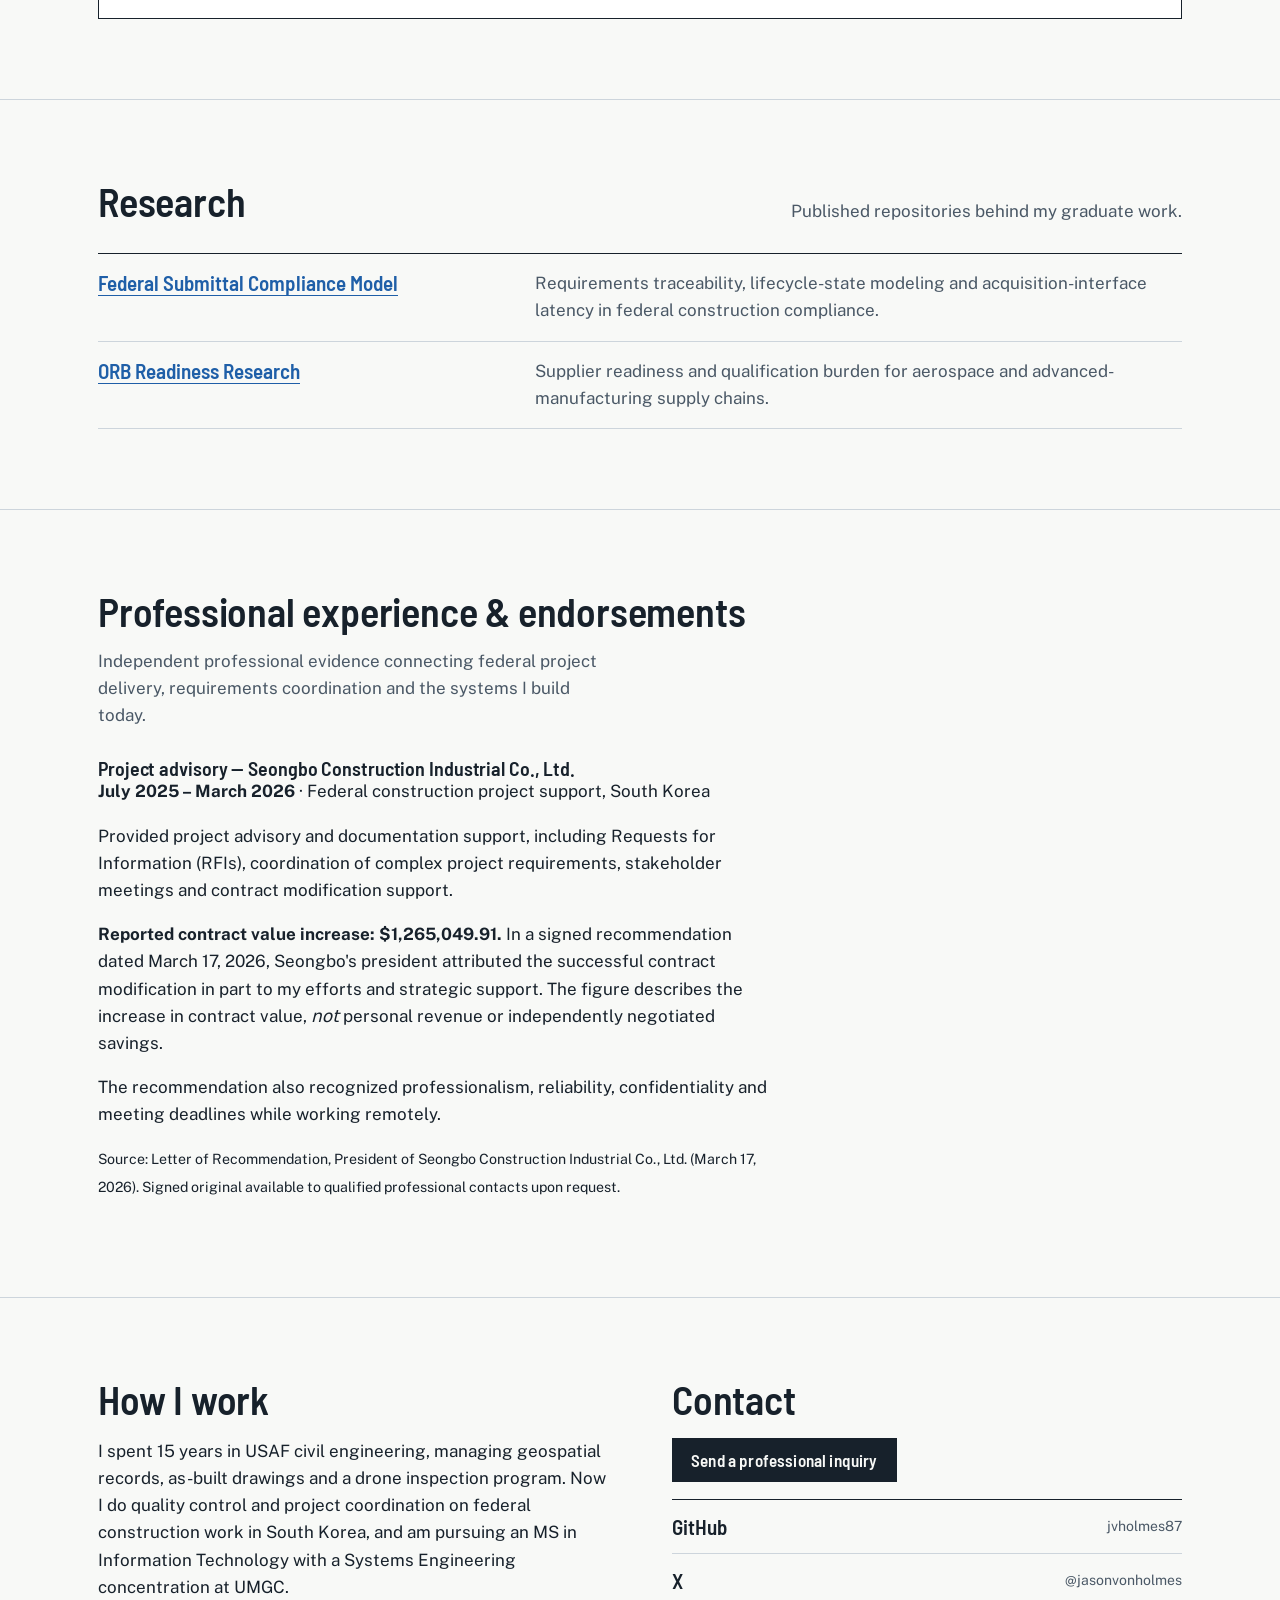
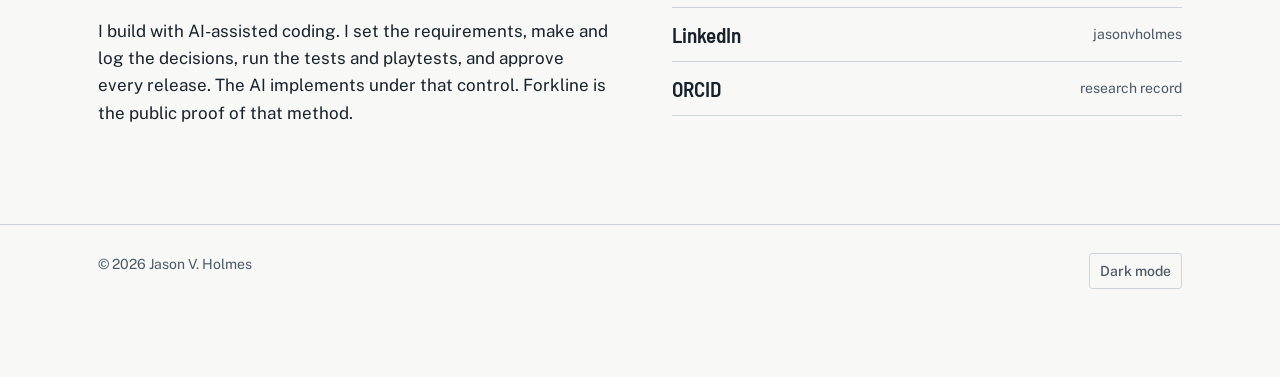
==== commit c04c7fa1: "feat(portfolio): add evidence-based Seongbo professional endorsement" ====
--- a/index.html
+++ b/index.html
@@ -37,6 +37,7 @@
       <a href="#queue">In the queue</a>
       <a href="education/">Education</a>
       <a href="#research">Research</a>
+      <a href="#experience">Experience</a>
       <a href="contact/">Contact</a>
     </nav>
   </div>
@@ -162,6 +163,23 @@
     </div>
   </section>
 
+  <section id="experience">
+    <div class="wrap">
+      <div class="sec-head">
+        <h2>Professional experience &amp; endorsements</h2>
+        <p>Independent professional evidence connecting federal project delivery, requirements coordination and the systems I build today.</p>
+      </div>
+      <div class="prose">
+        <h3>Project advisory — Seongbo Construction Industrial Co., Ltd.</h3>
+        <p><strong>July 2025 – March 2026</strong> · Federal construction project support, South Korea</p>
+        <p>Provided project advisory and documentation support, including Requests for Information (RFIs), coordination of complex project requirements, stakeholder meetings and contract modification support.</p>
+        <p><strong>Reported contract value increase: $1,265,049.91.</strong> In a signed recommendation dated March 17, 2026, Seongbo's president attributed the successful contract modification in part to my efforts and strategic support. The figure describes the increase in contract value, <em>not</em> personal revenue or independently negotiated savings.</p>
+        <p>The recommendation also recognized professionalism, reliability, confidentiality and meeting deadlines while working remotely.</p>
+        <p><small>Source: Letter of Recommendation, President of Seongbo Construction Industrial Co., Ltd. (March 17, 2026). Signed original available to qualified professional contacts upon request.</small></p>
+      </div>
+    </div>
+  </section>
+
   <section id="contact">
     <div class="wrap two">
       <div class="prose">
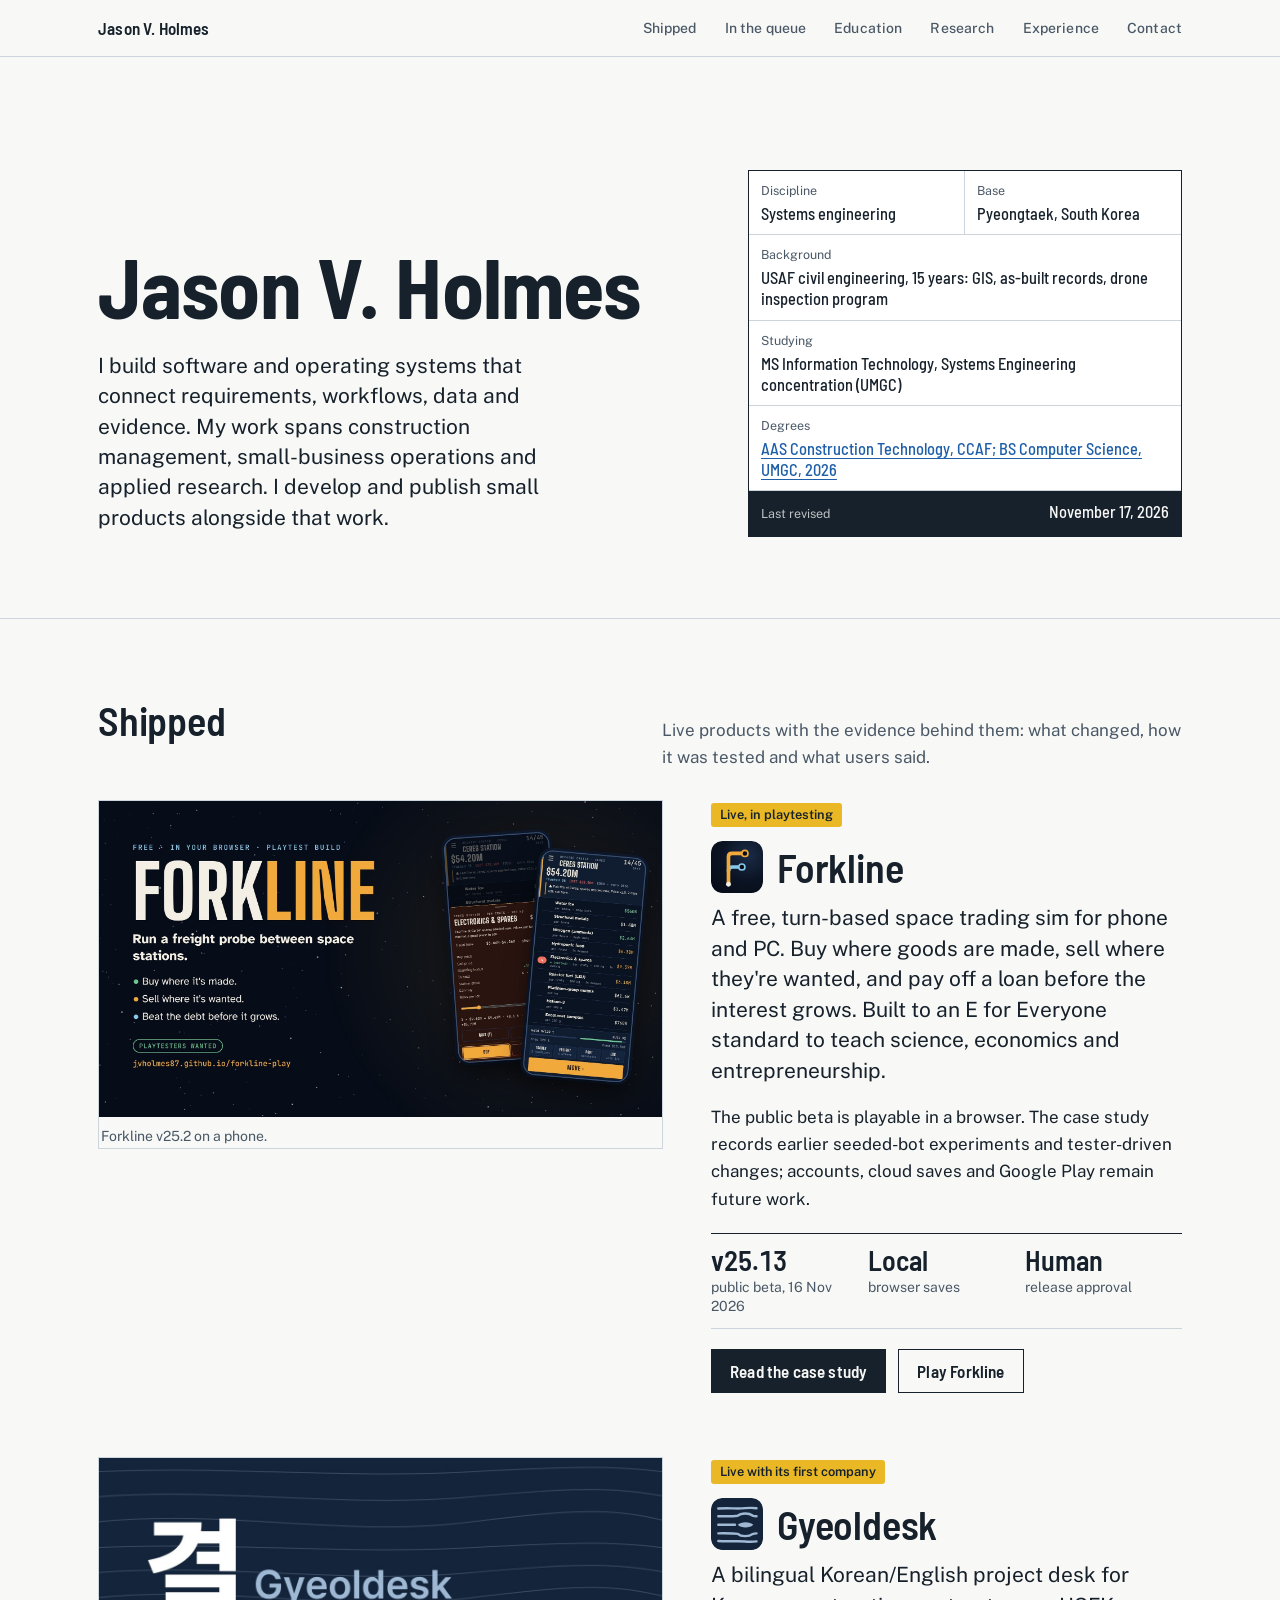
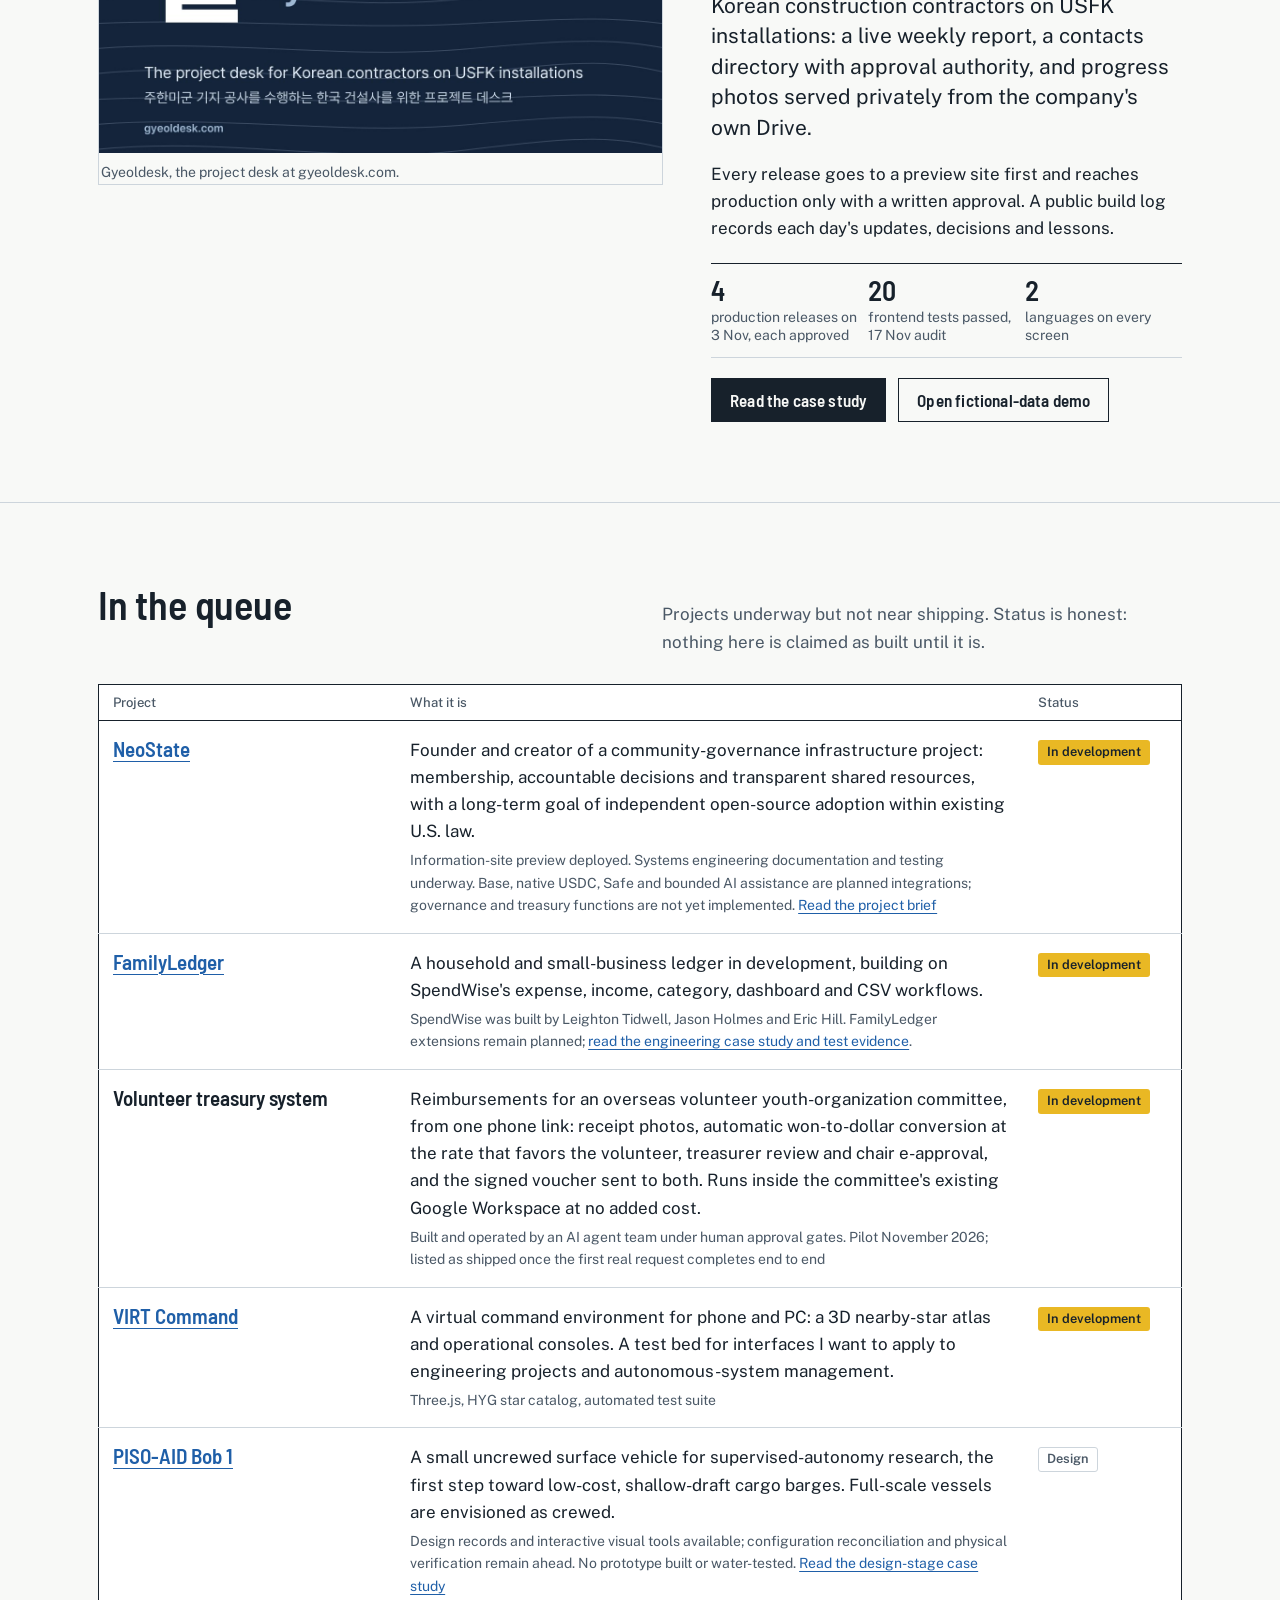
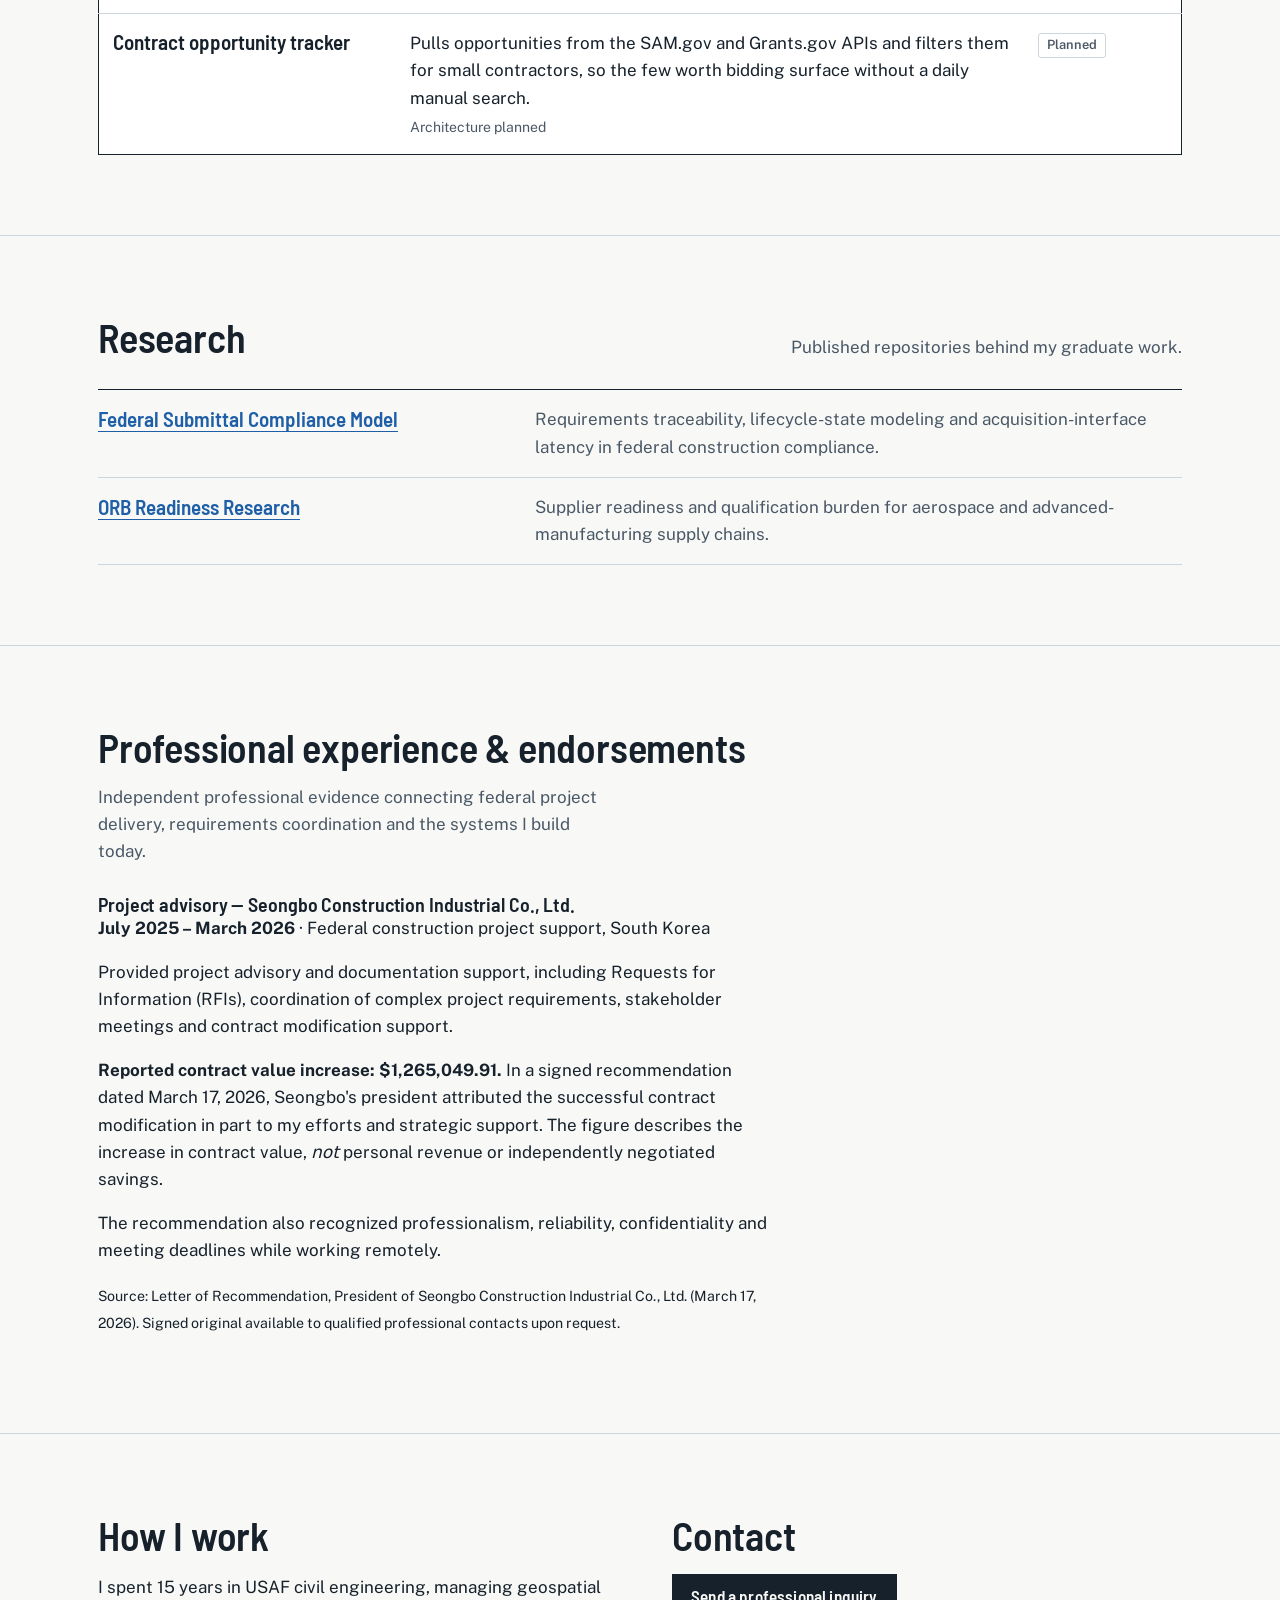
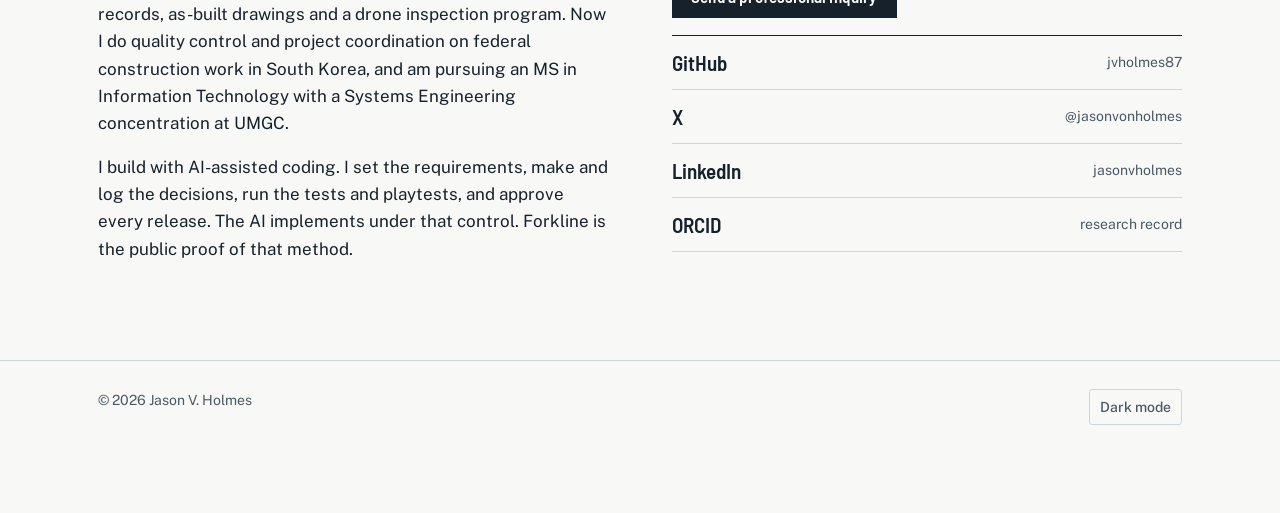
==== commit a43d68c0: "docs: add attributed FamilyLedger engineering case study" ====
--- a/index.html
+++ b/index.html
@@ -126,6 +126,11 @@
           </tr>
 
           <tr>
+            <td class="name"><a href="familyledger/">FamilyLedger</a></td>
+            <td class="desc">A household and small-business ledger in development, building on SpendWise's expense, income, category, dashboard and CSV workflows.<small>SpendWise was built by Leighton Tidwell, Jason Holmes and Eric Hill. FamilyLedger extensions remain planned; <a href="familyledger/">read the engineering case study and test evidence</a>.</small></td>
+            <td><span class="status">In development</span></td>
+          </tr>
+          <tr>
             <td class="name">Volunteer treasury system</td>
             <td class="desc">Reimbursements for an overseas volunteer youth-organization committee, from one phone link: receipt photos, automatic won-to-dollar conversion at the rate that favors the volunteer, treasurer review and chair e-approval, and the signed voucher sent to both. Runs inside the committee's existing Google Workspace at no added cost.<small>Built and operated by an AI agent team under human approval gates. Pilot November 2026; listed as shipped once the first real request completes end to end</small></td>
             <td><span class="status">In development</span></td>
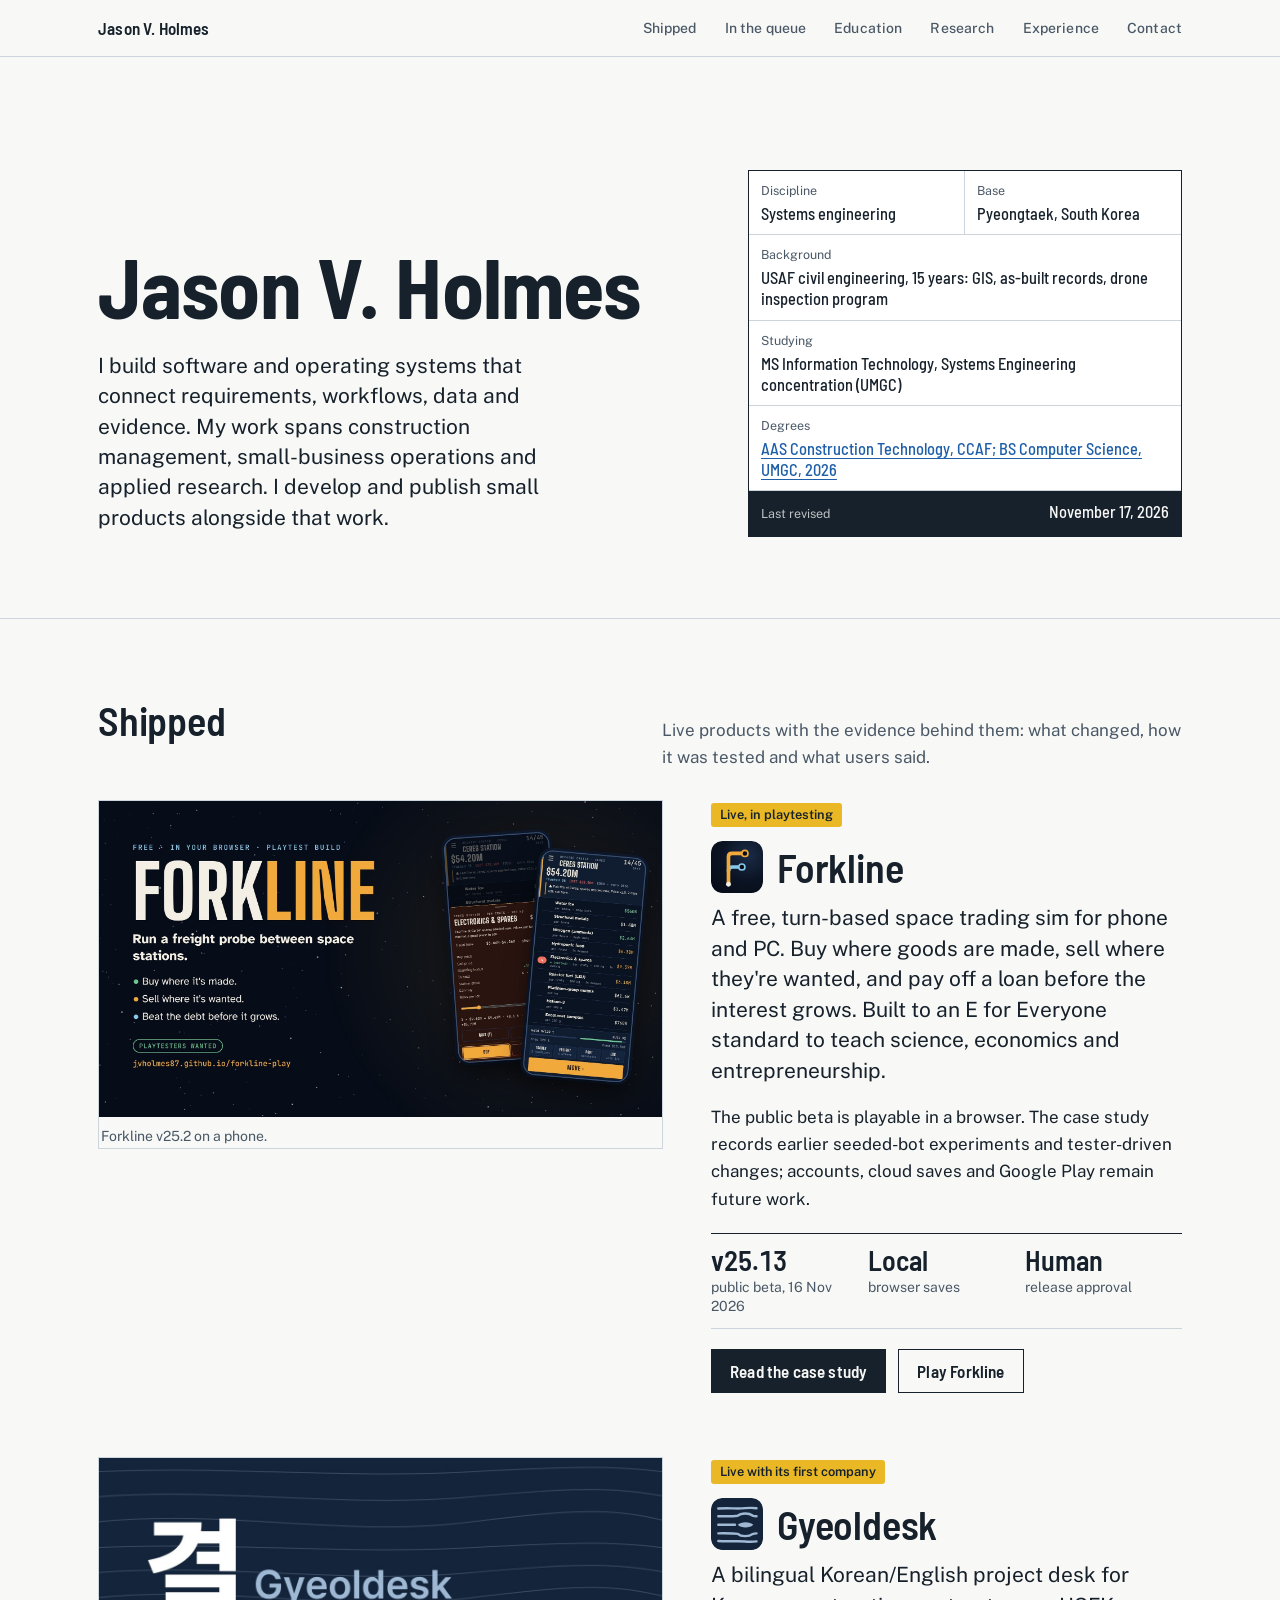
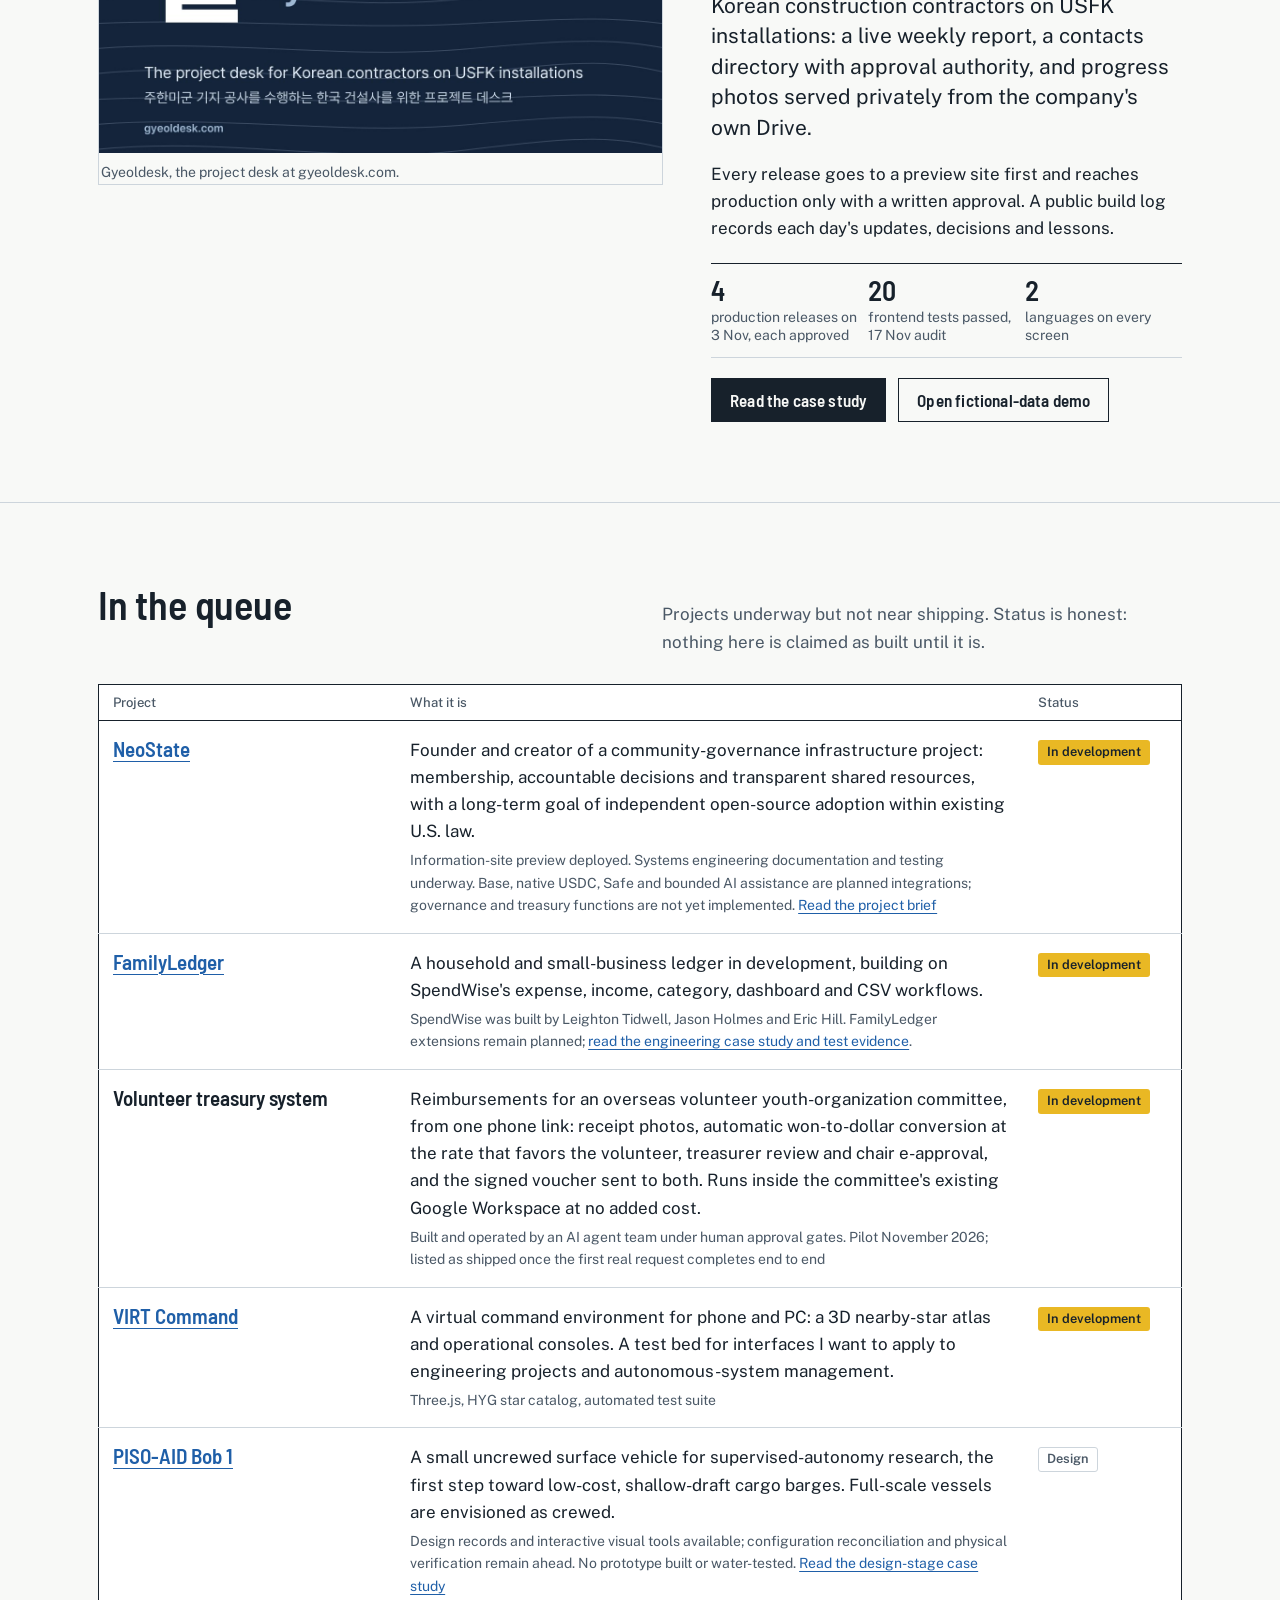
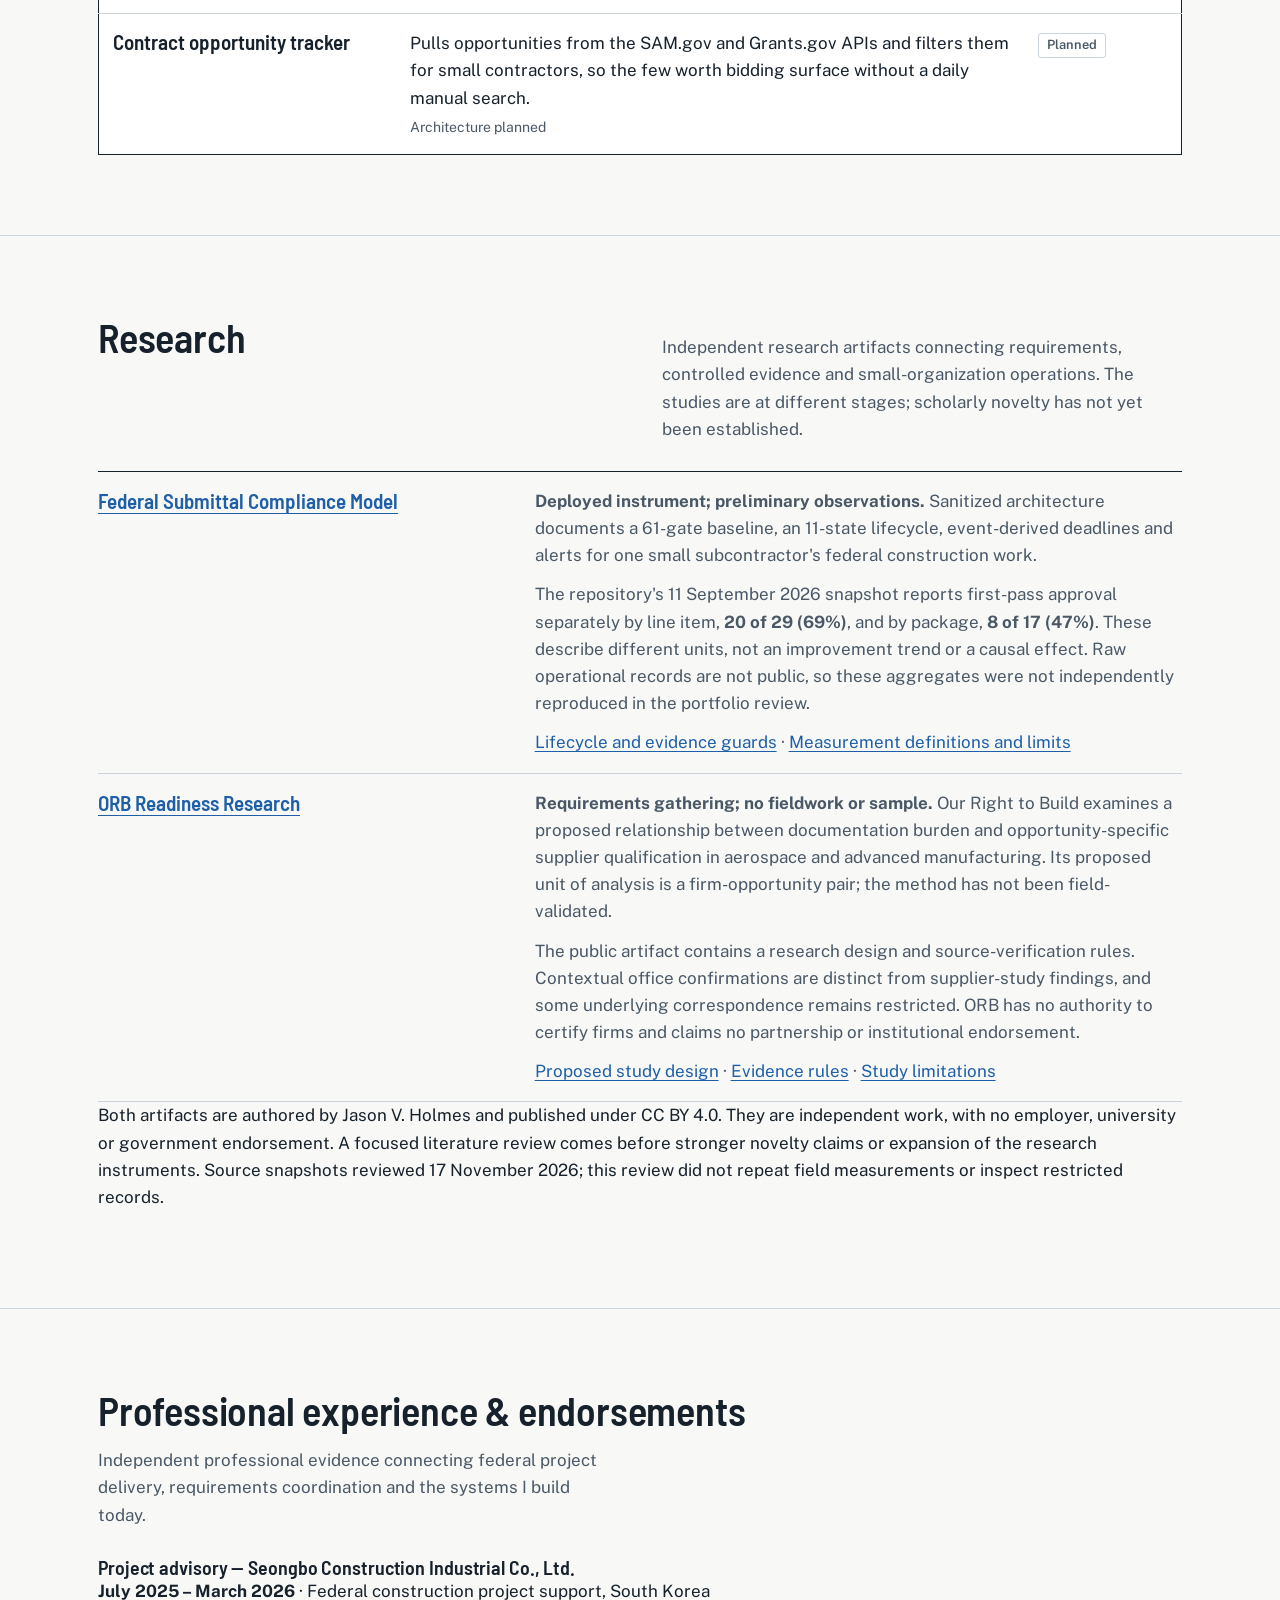
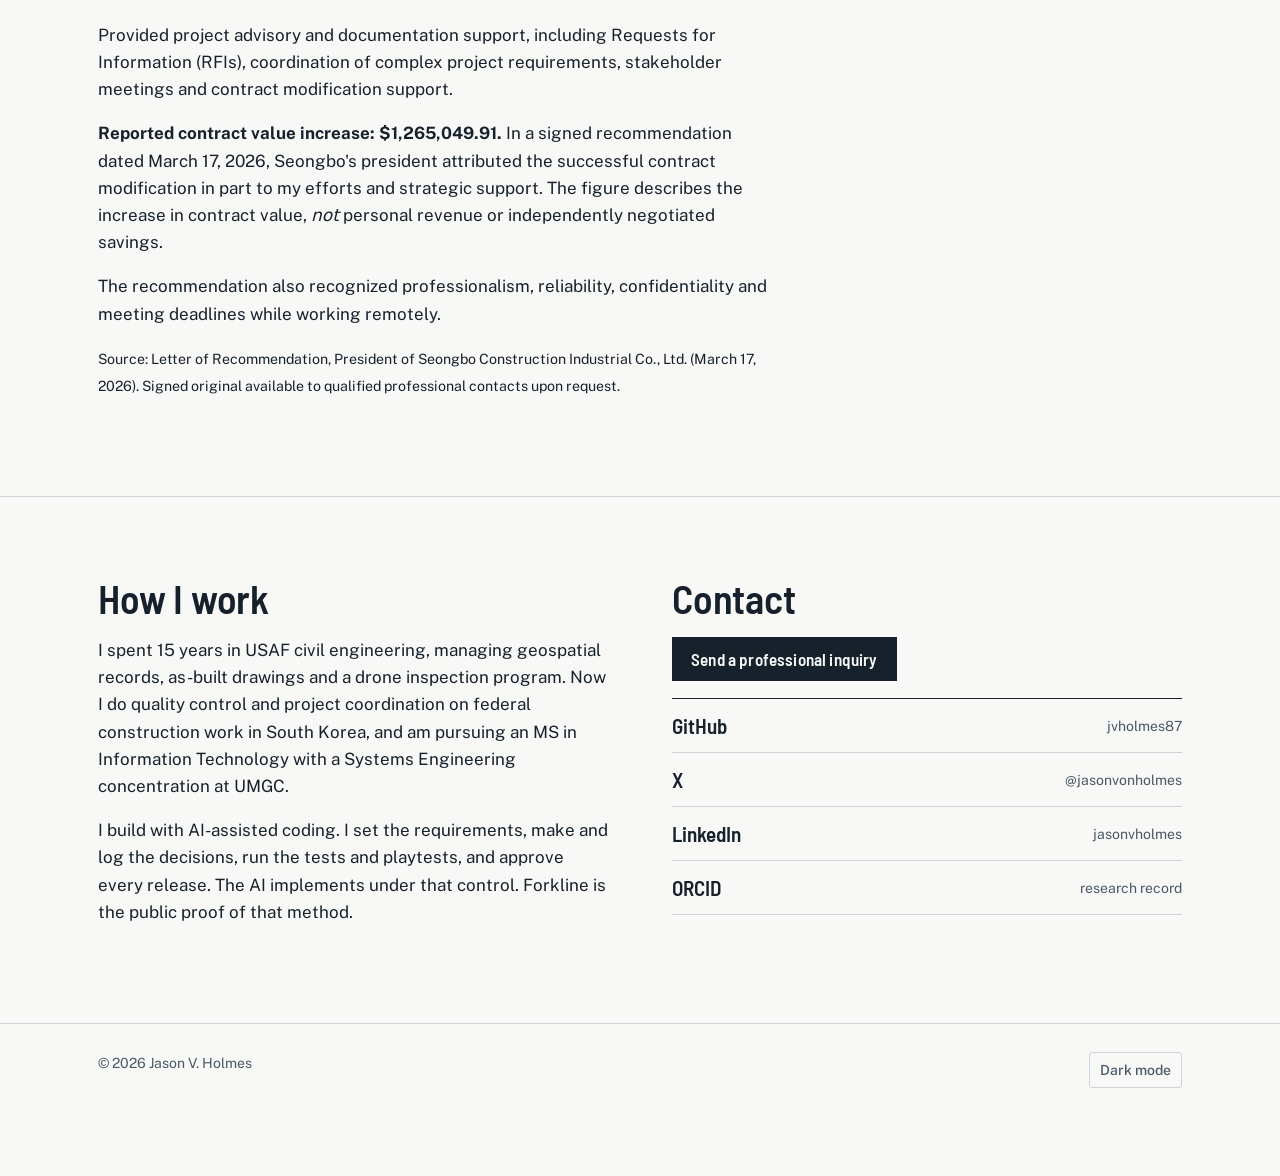
==== commit 7ea2431d: "docs: clarify research maturity and bounded evidence" ====
--- a/index.html
+++ b/index.html
@@ -159,12 +159,27 @@
     <div class="wrap">
       <div class="sec-head">
         <h2>Research</h2>
-        <p>Published repositories behind my graduate work.</p>
+        <p>Independent research artifacts connecting requirements, controlled evidence and small-organization operations. The studies are at different stages; scholarly novelty has not yet been established.</p>
       </div>
       <ul class="list">
-        <li><a href="https://github.com/jvholmes87/federal-submittal-compliance-model">Federal Submittal Compliance Model</a><p>Requirements traceability, lifecycle-state modeling and acquisition-interface latency in federal construction compliance.</p></li>
-        <li><a href="https://github.com/jvholmes87/orb-readiness-research">ORB Readiness Research</a><p>Supplier readiness and qualification burden for aerospace and advanced-manufacturing supply chains.</p></li>
+        <li>
+          <a href="https://github.com/jvholmes87/federal-submittal-compliance-model">Federal Submittal Compliance Model</a>
+          <div class="research-summary">
+          <p><strong>Deployed instrument; preliminary observations.</strong> Sanitized architecture documents a 61-gate baseline, an 11-state lifecycle, event-derived deadlines and alerts for one small subcontractor's federal construction work.</p>
+          <p>The repository's 11 September 2026 snapshot reports first-pass approval separately by line item, <strong>20 of 29 (69%)</strong>, and by package, <strong>8 of 17 (47%)</strong>. These describe different units, not an improvement trend or a causal effect. Raw operational records are not public, so these aggregates were not independently reproduced in the portfolio review.</p>
+          <p><a href="https://github.com/jvholmes87/federal-submittal-compliance-model/blob/f5b32ee57844637da0ba39209bb6bdf837ec3189/docs/lifecycle-model.md">Lifecycle and evidence guards</a> · <a href="https://github.com/jvholmes87/federal-submittal-compliance-model/blob/f5b32ee57844637da0ba39209bb6bdf837ec3189/docs/limitations.md">Measurement definitions and limits</a></p>
+          </div>
+        </li>
+        <li>
+          <a href="https://github.com/jvholmes87/orb-readiness-research">ORB Readiness Research</a>
+          <div class="research-summary">
+          <p><strong>Requirements gathering; no fieldwork or sample.</strong> Our Right to Build examines a proposed relationship between documentation burden and opportunity-specific supplier qualification in aerospace and advanced manufacturing. Its proposed unit of analysis is a firm-opportunity pair; the method has not been field-validated.</p>
+          <p>The public artifact contains a research design and source-verification rules. Contextual office confirmations are distinct from supplier-study findings, and some underlying correspondence remains restricted. ORB has no authority to certify firms and claims no partnership or institutional endorsement.</p>
+          <p><a href="https://github.com/jvholmes87/orb-readiness-research/blob/77aaaed8aca33a275a96fbf19261ea597362dc39/docs/research-design.md">Proposed study design</a> · <a href="https://github.com/jvholmes87/orb-readiness-research/blob/77aaaed8aca33a275a96fbf19261ea597362dc39/docs/source-grading.md">Evidence rules</a> · <a href="https://github.com/jvholmes87/orb-readiness-research/blob/77aaaed8aca33a275a96fbf19261ea597362dc39/docs/limitations.md">Study limitations</a></p>
+          </div>
+        </li>
       </ul>
+      <p>Both artifacts are authored by Jason V. Holmes and published under CC BY 4.0. They are independent work, with no employer, university or government endorsement. A focused literature review comes before stronger novelty claims or expansion of the research instruments. Source snapshots reviewed 17 November 2026; this review did not repeat field measurements or inspect restricted records.</p>
     </div>
   </section>
 
--- a/css/site.css
+++ b/css/site.css
@@ -92,6 +92,8 @@
 .list li{display:grid;grid-template-columns:minmax(0,1fr) minmax(0,1.6fr);gap:8px 32px;padding:16px 0;border-bottom:1px solid var(--rule)}
 .list a{font:600 var(--step-1)/1.2 var(--display)}
 .list p{margin:0;color:var(--ink-2)}
+.list .research-summary p + p{margin-top:12px}
+.list .research-summary a{font:inherit;text-decoration:underline}
 @media (max-width:760px){.list li{grid-template-columns:1fr}}
 
 /* about + contact */
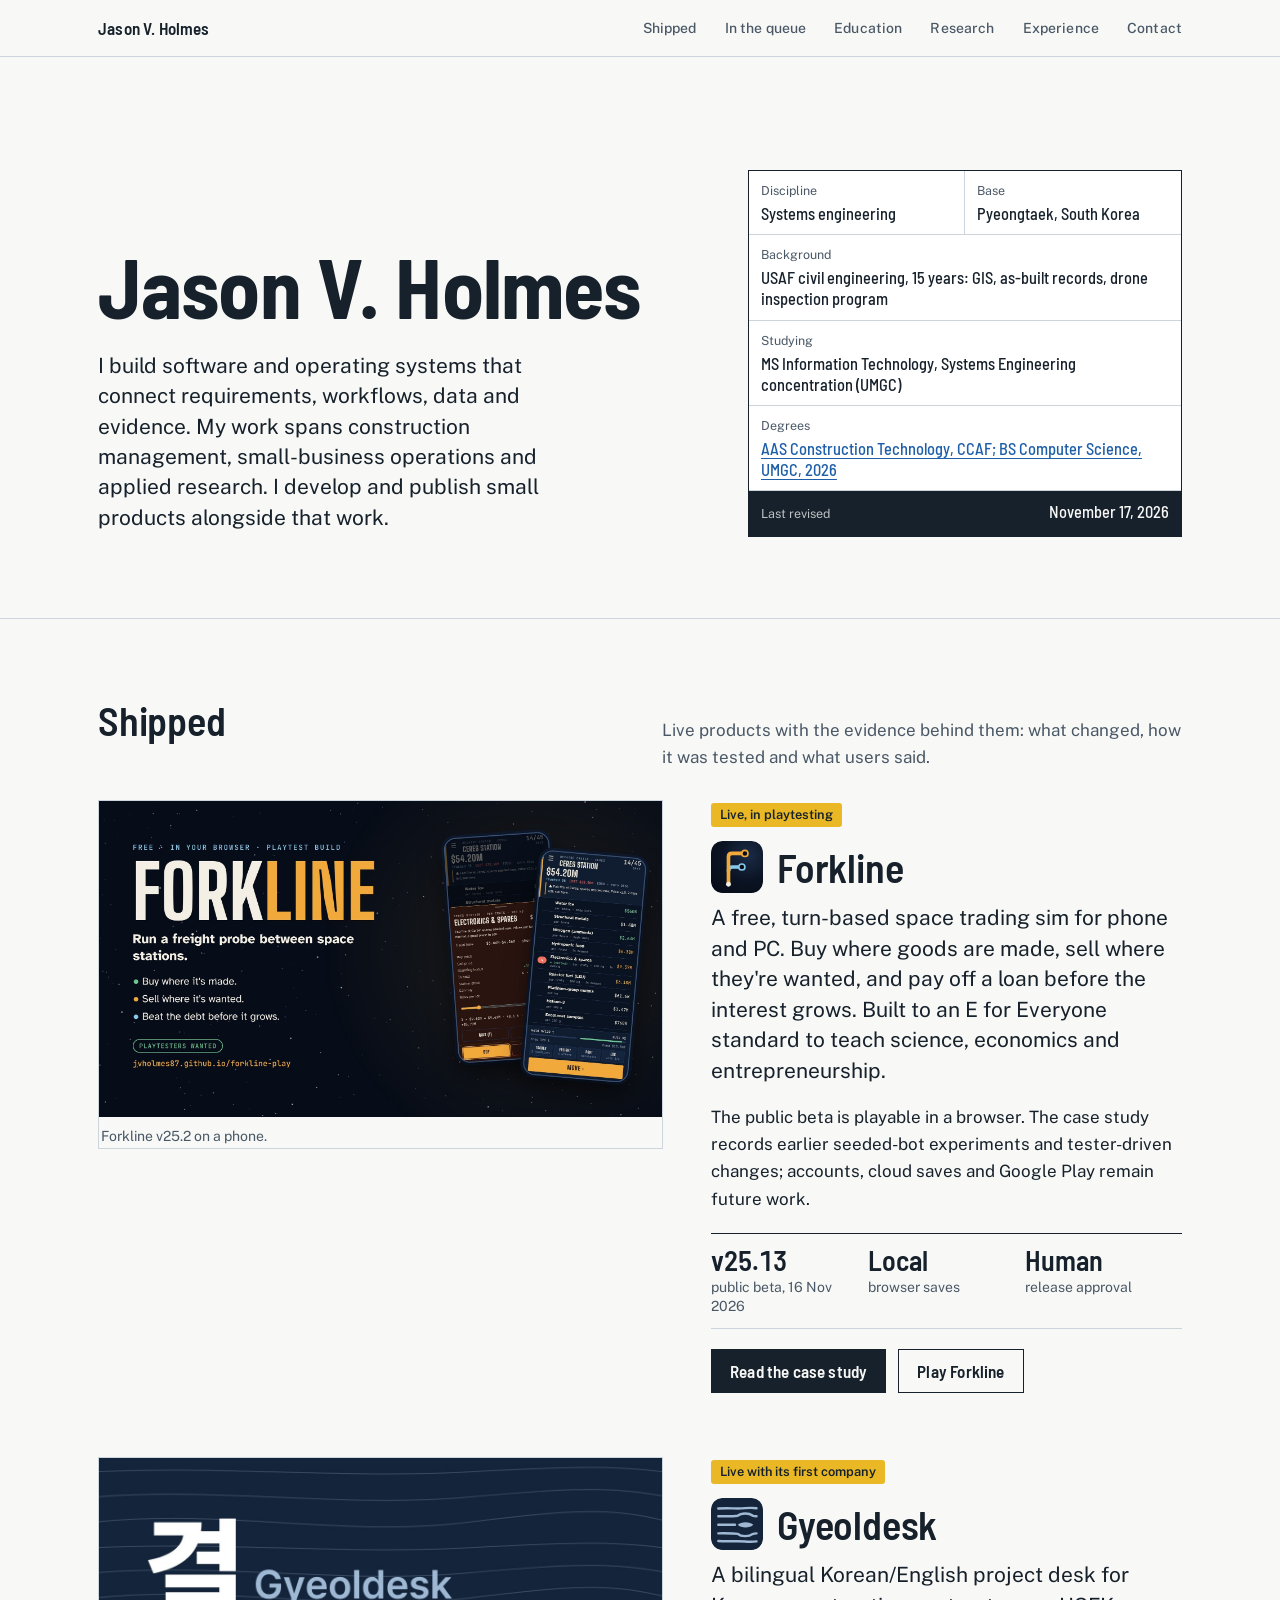
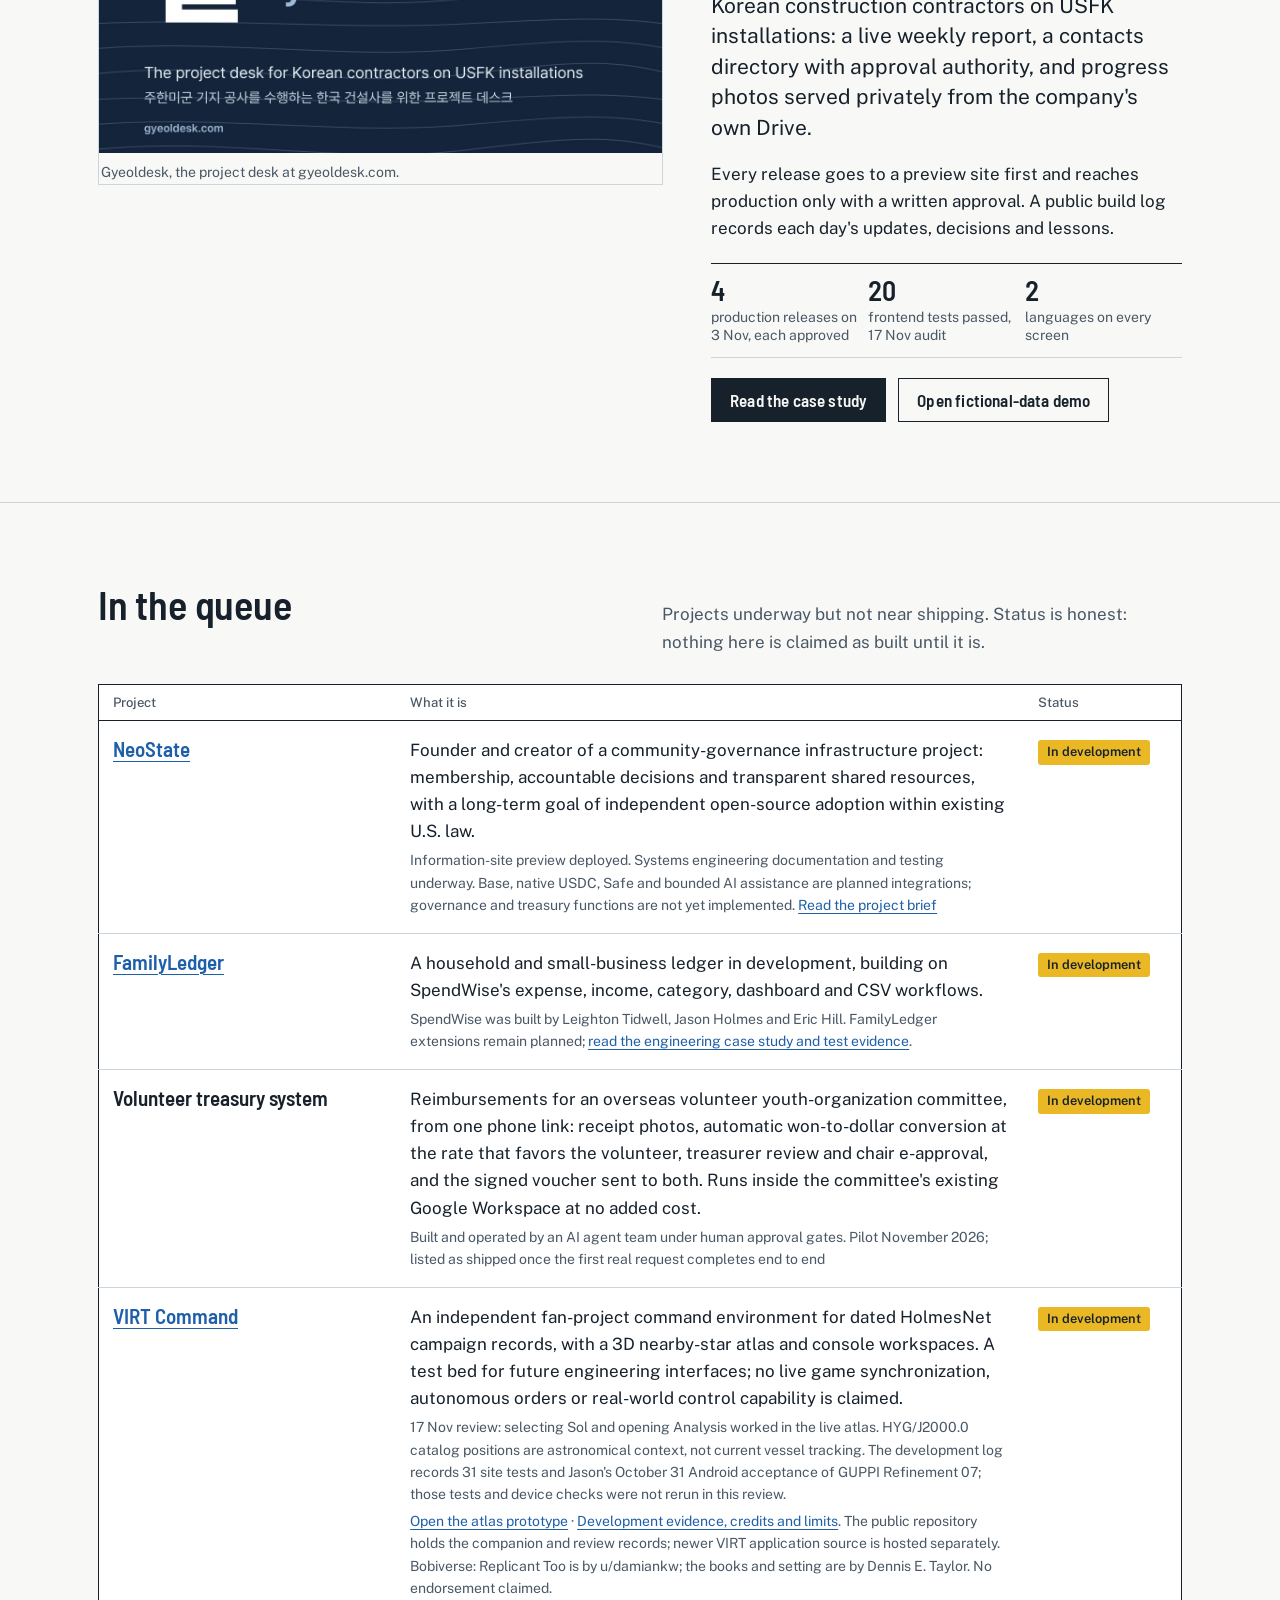
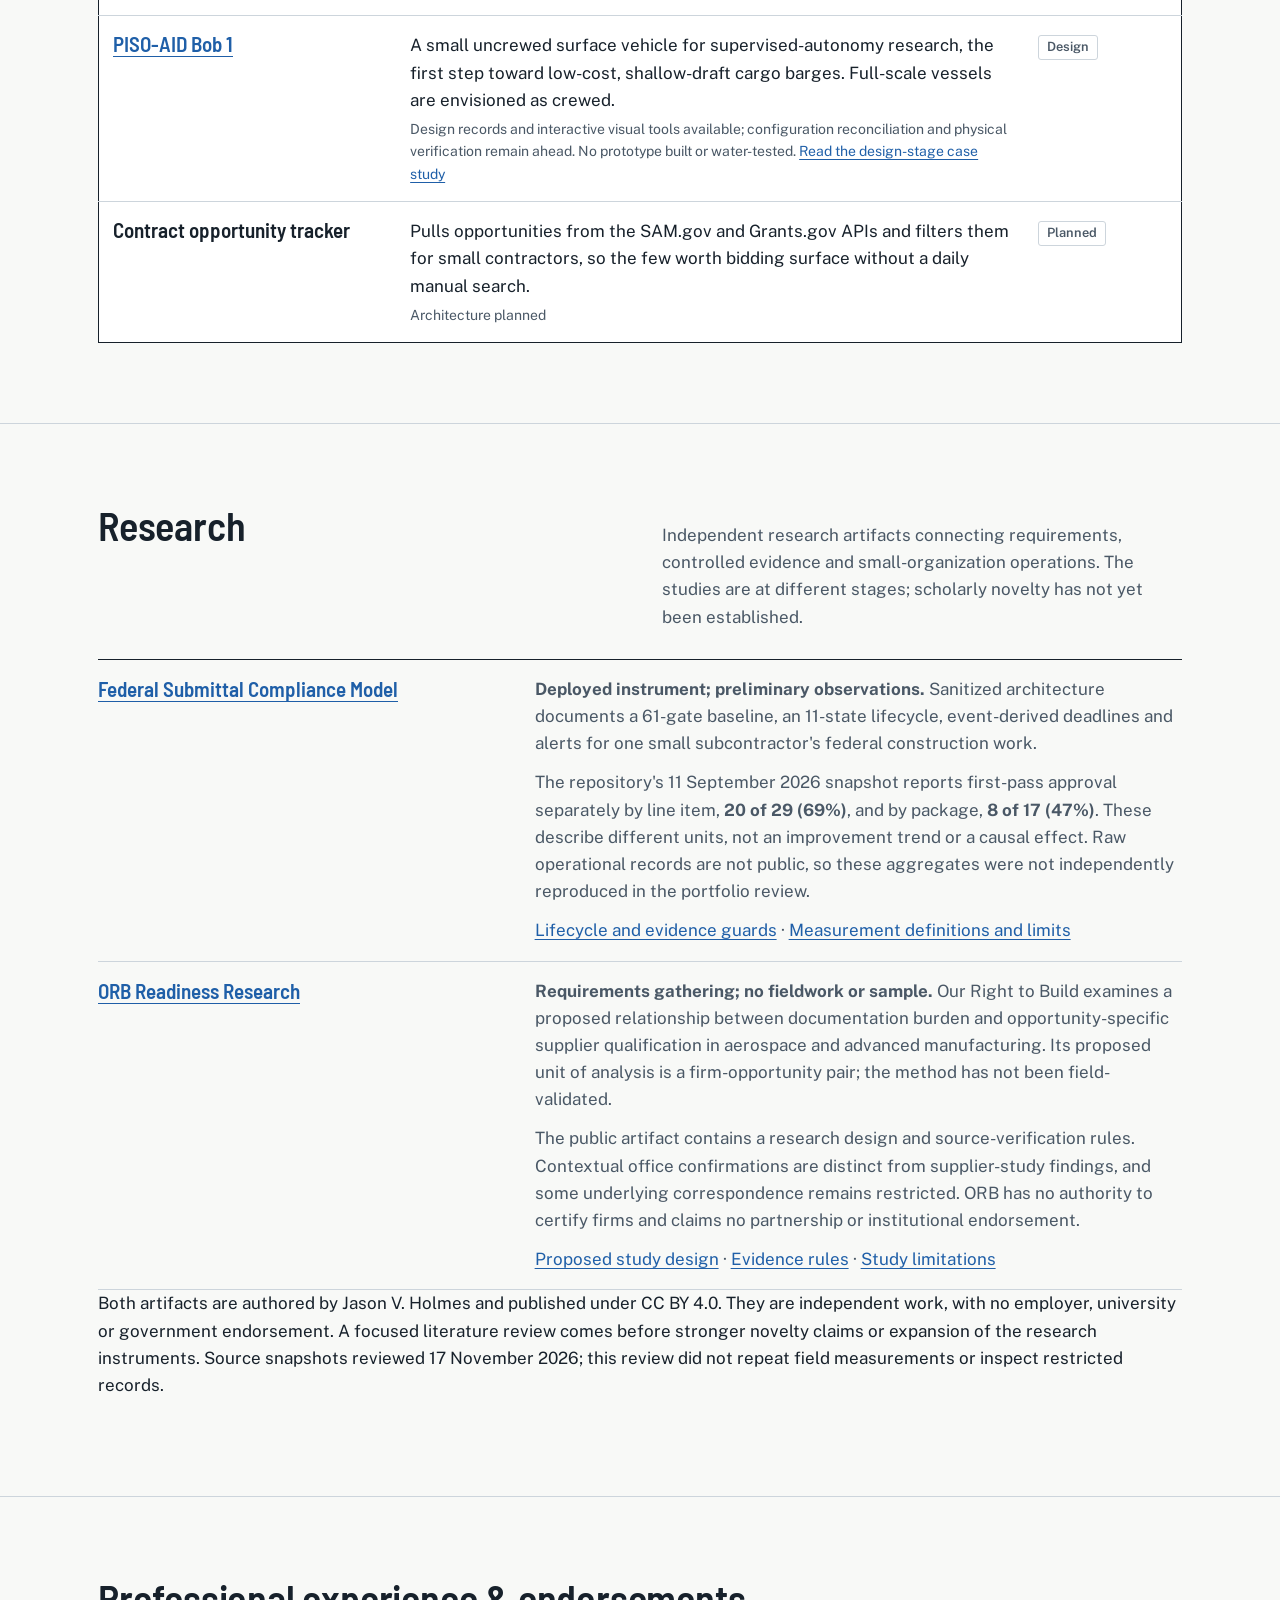
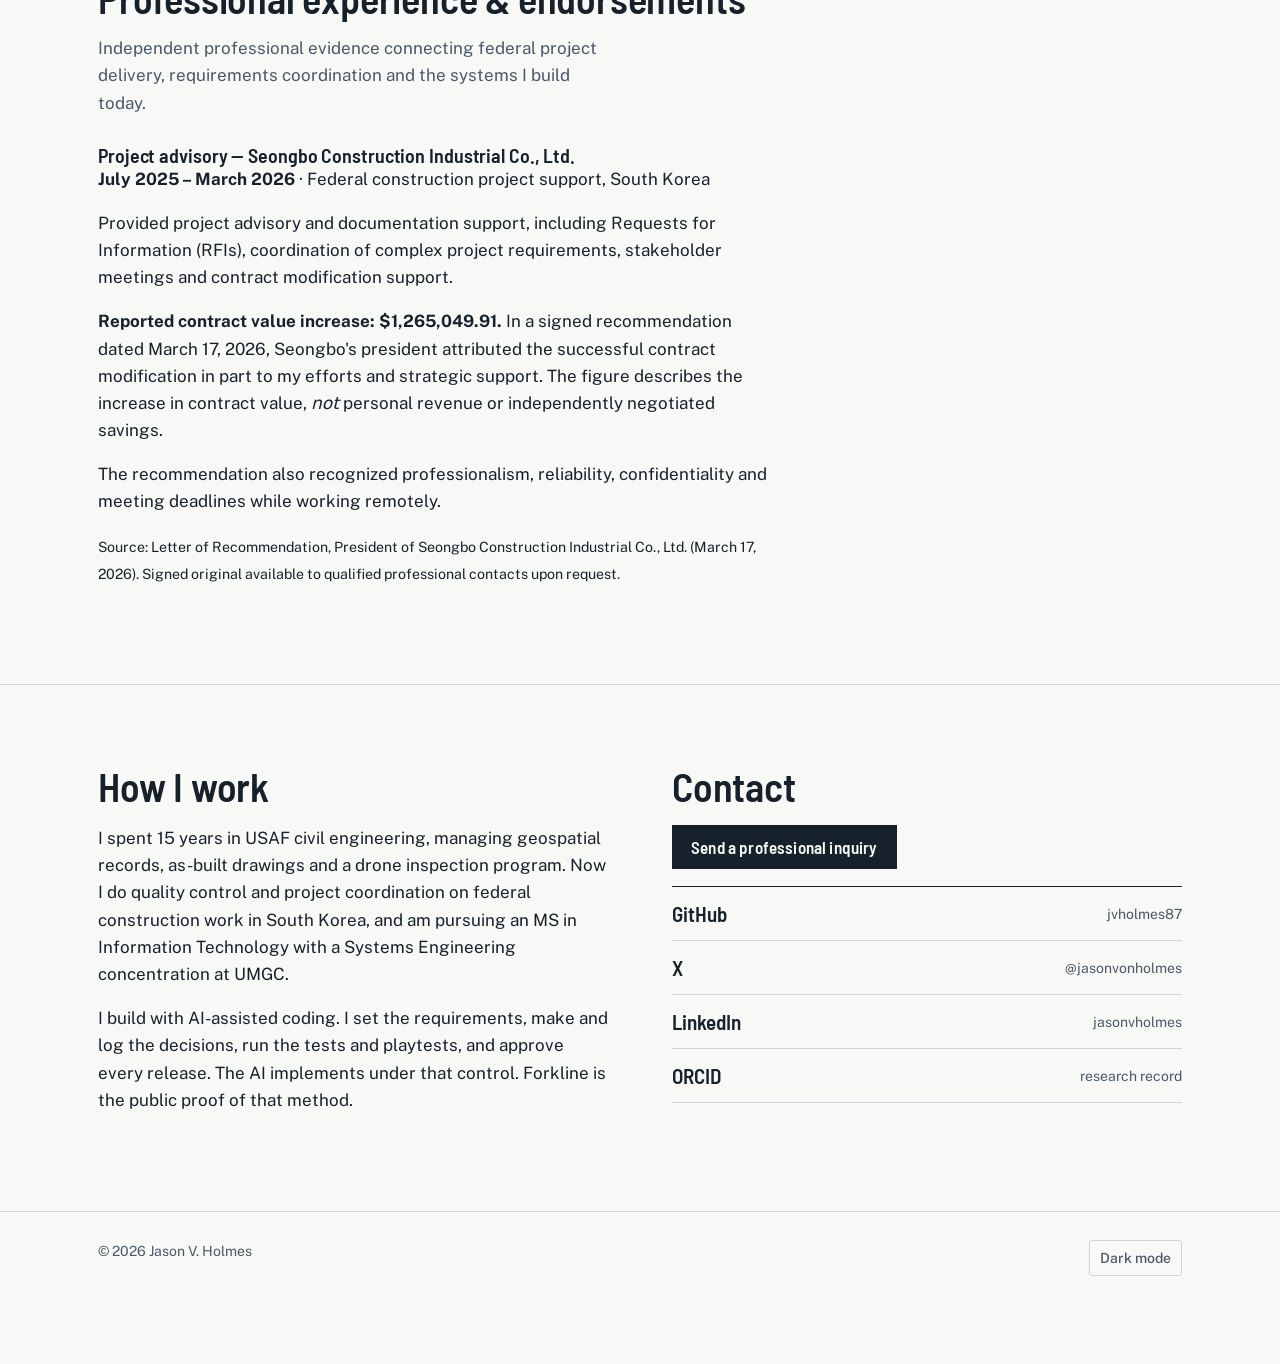
==== commit 98b2d1ce: "docs: qualify VIRT prototype evidence and credits" ====
--- a/index.html
+++ b/index.html
@@ -137,7 +137,7 @@
           </tr>
           <tr>
             <td class="name"><a href="https://github.com/jvholmes87/holmesnet-expedition/blob/main/docs/virt-development.md">VIRT Command</a></td>
-            <td class="desc">A virtual command environment for phone and PC: a 3D nearby-star atlas and operational consoles. A test bed for interfaces I want to apply to engineering projects and autonomous-system management.<small>Three.js, HYG star catalog, automated test suite</small></td>
+            <td class="desc">An independent fan-project command environment for dated HolmesNet campaign records, with a 3D nearby-star atlas and console workspaces. A test bed for future engineering interfaces; no live game synchronization, autonomous orders or real-world control capability is claimed.<small>17 Nov review: selecting Sol and opening Analysis worked in the live atlas. HYG/J2000.0 catalog positions are astronomical context, not current vessel tracking. The development log records 31 site tests and Jason's October 31 Android acceptance of GUPPI Refinement 07; those tests and device checks were not rerun in this review.</small><small><a href="https://holmesnet-virt.rosypeony128.chatgpt.site/systems.html">Open the atlas prototype</a> · <a href="https://github.com/jvholmes87/holmesnet-expedition/blob/d1ed42743120e9db623e70011968e92f4df0133b/docs/virt-development.md">Development evidence, credits and limits</a>. The public repository holds the companion and review records; newer VIRT application source is hosted separately. Bobiverse: Replicant Too is by u/damiankw; the books and setting are by Dennis E. Taylor. No endorsement claimed.</small></td>
             <td><span class="status">In development</span></td>
           </tr>
           <tr>
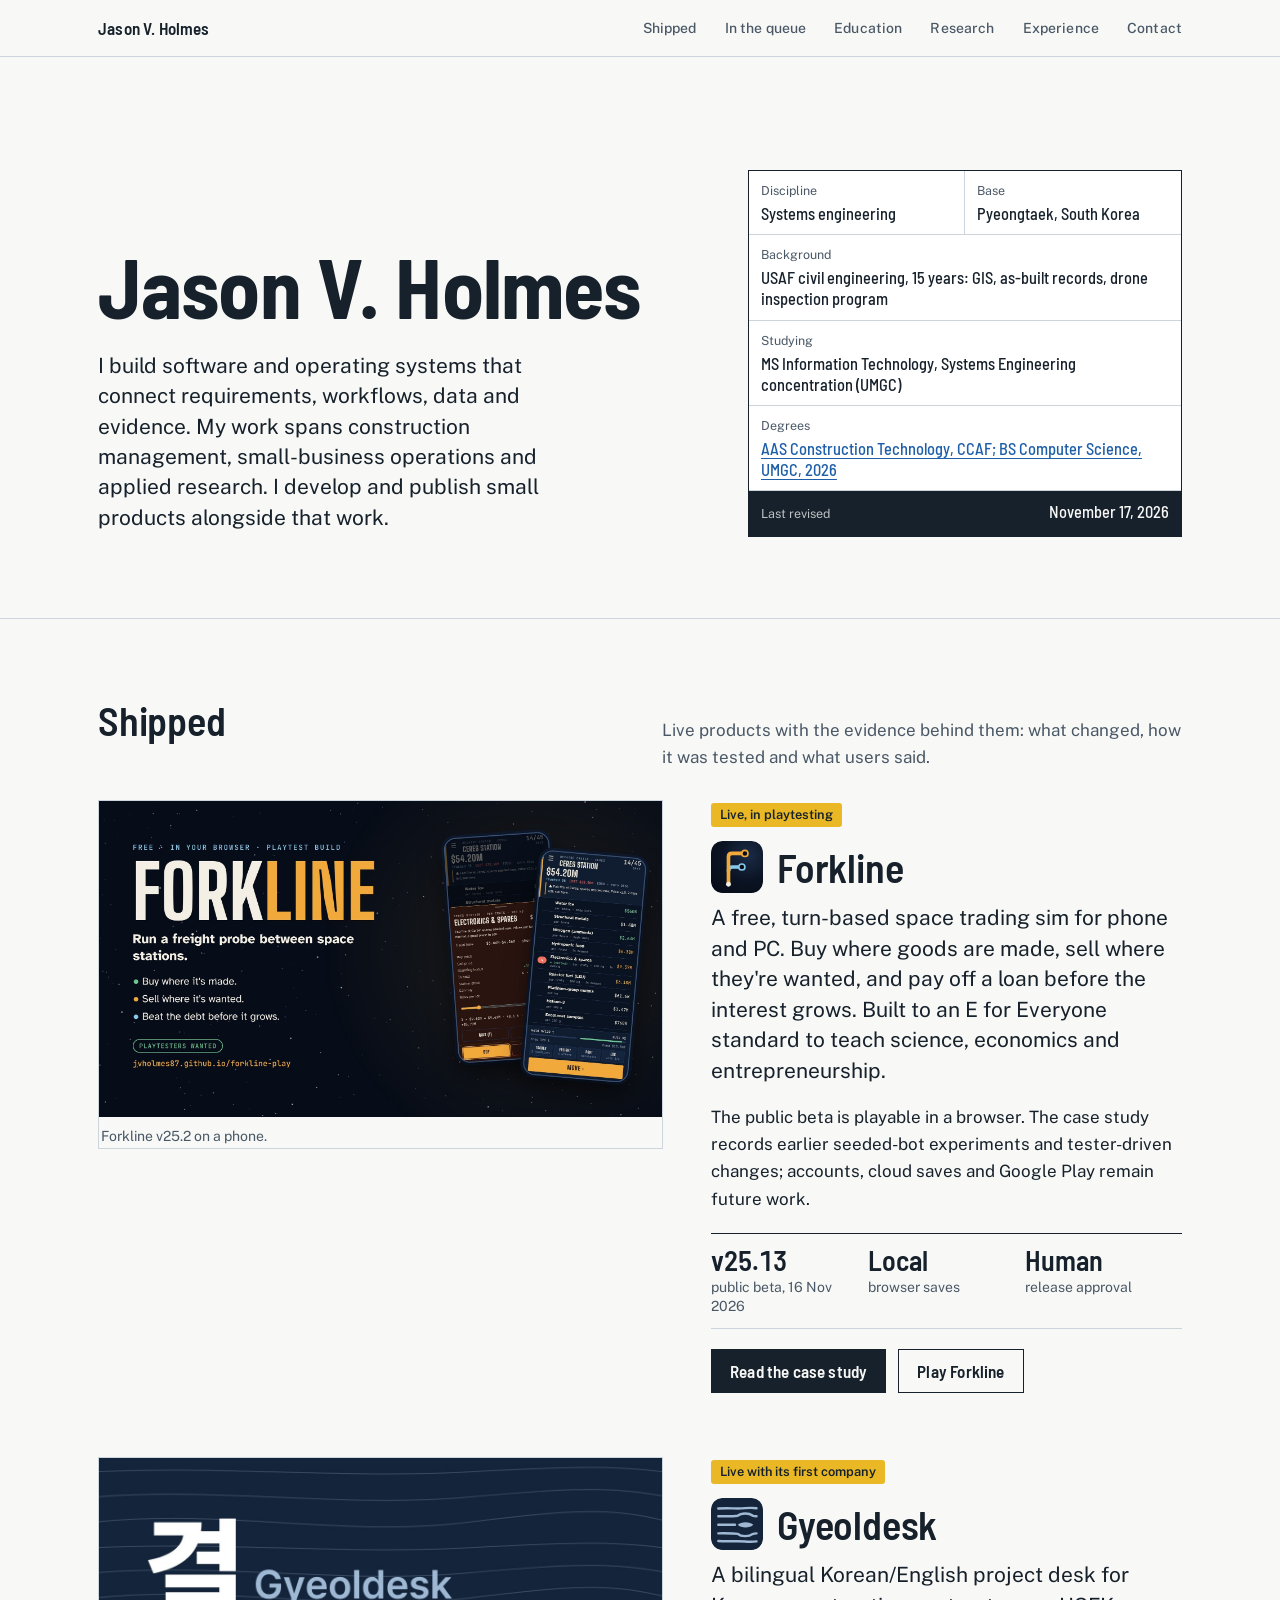
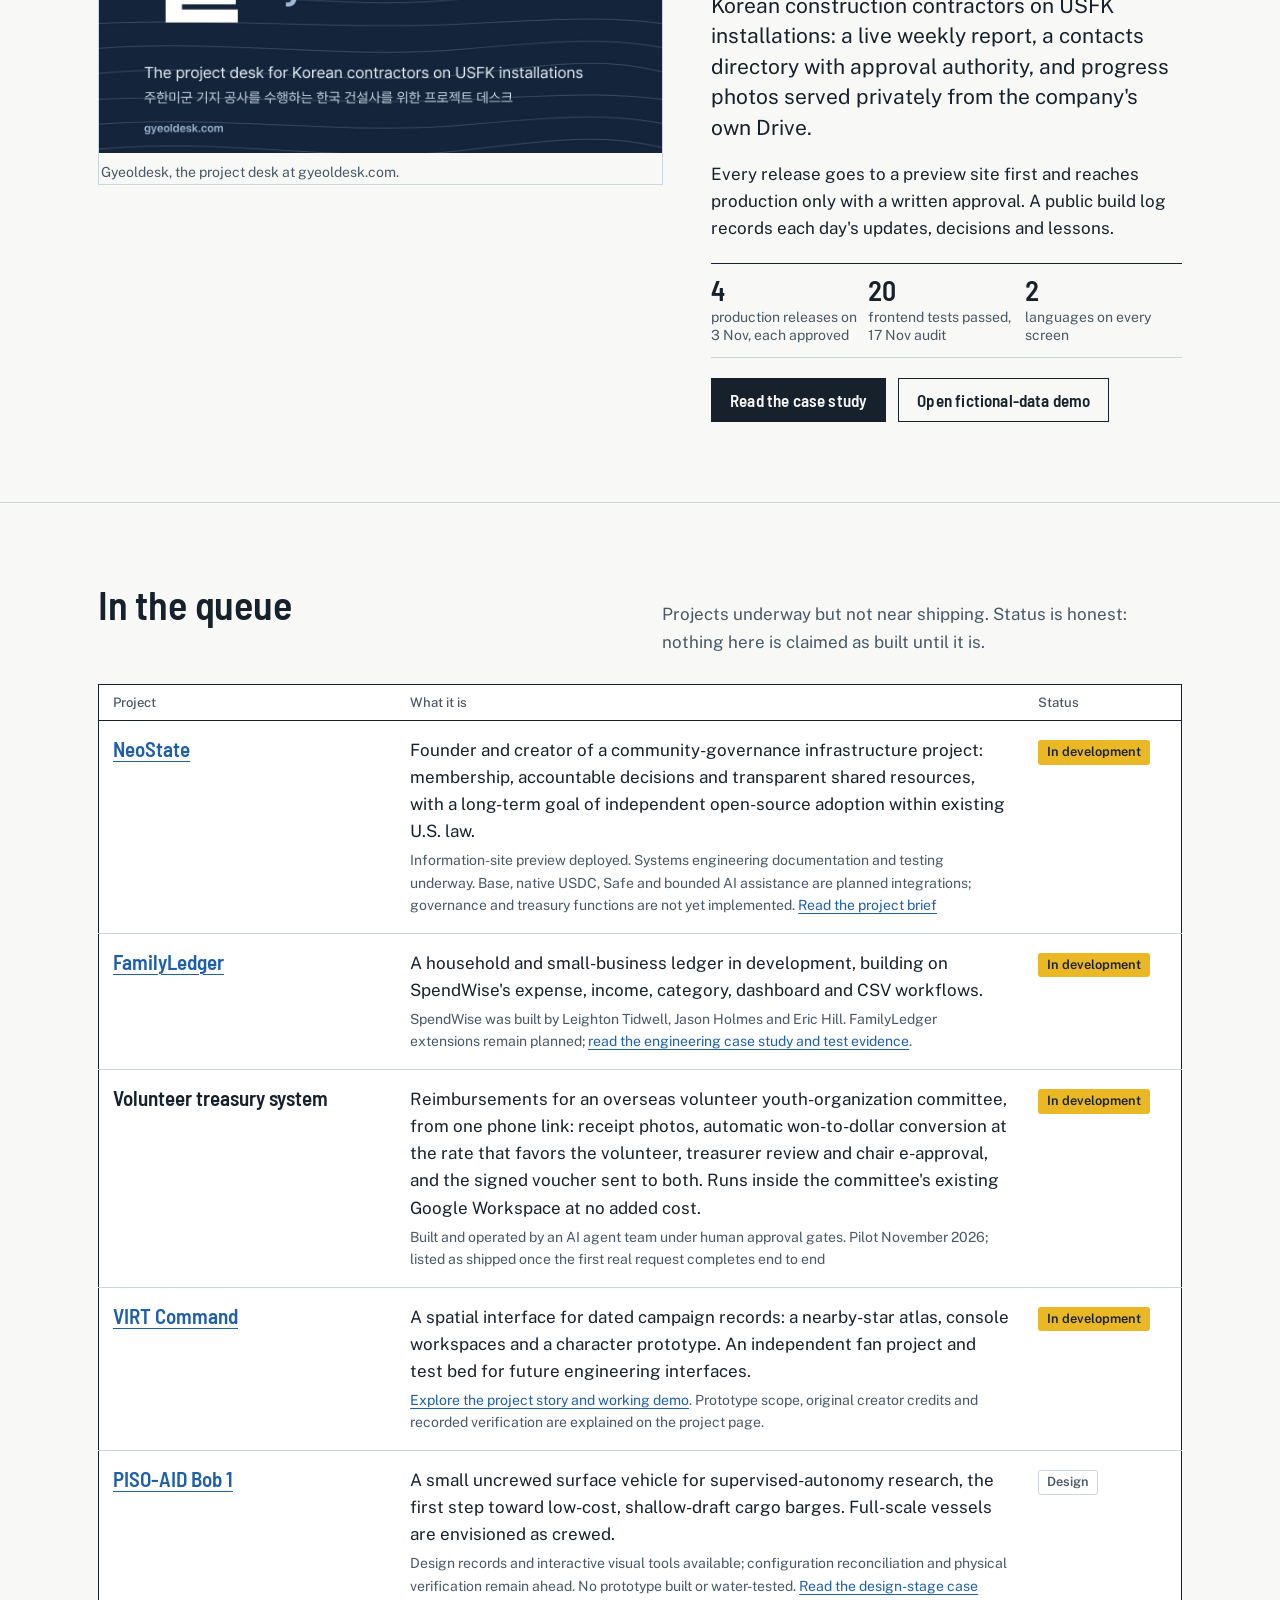
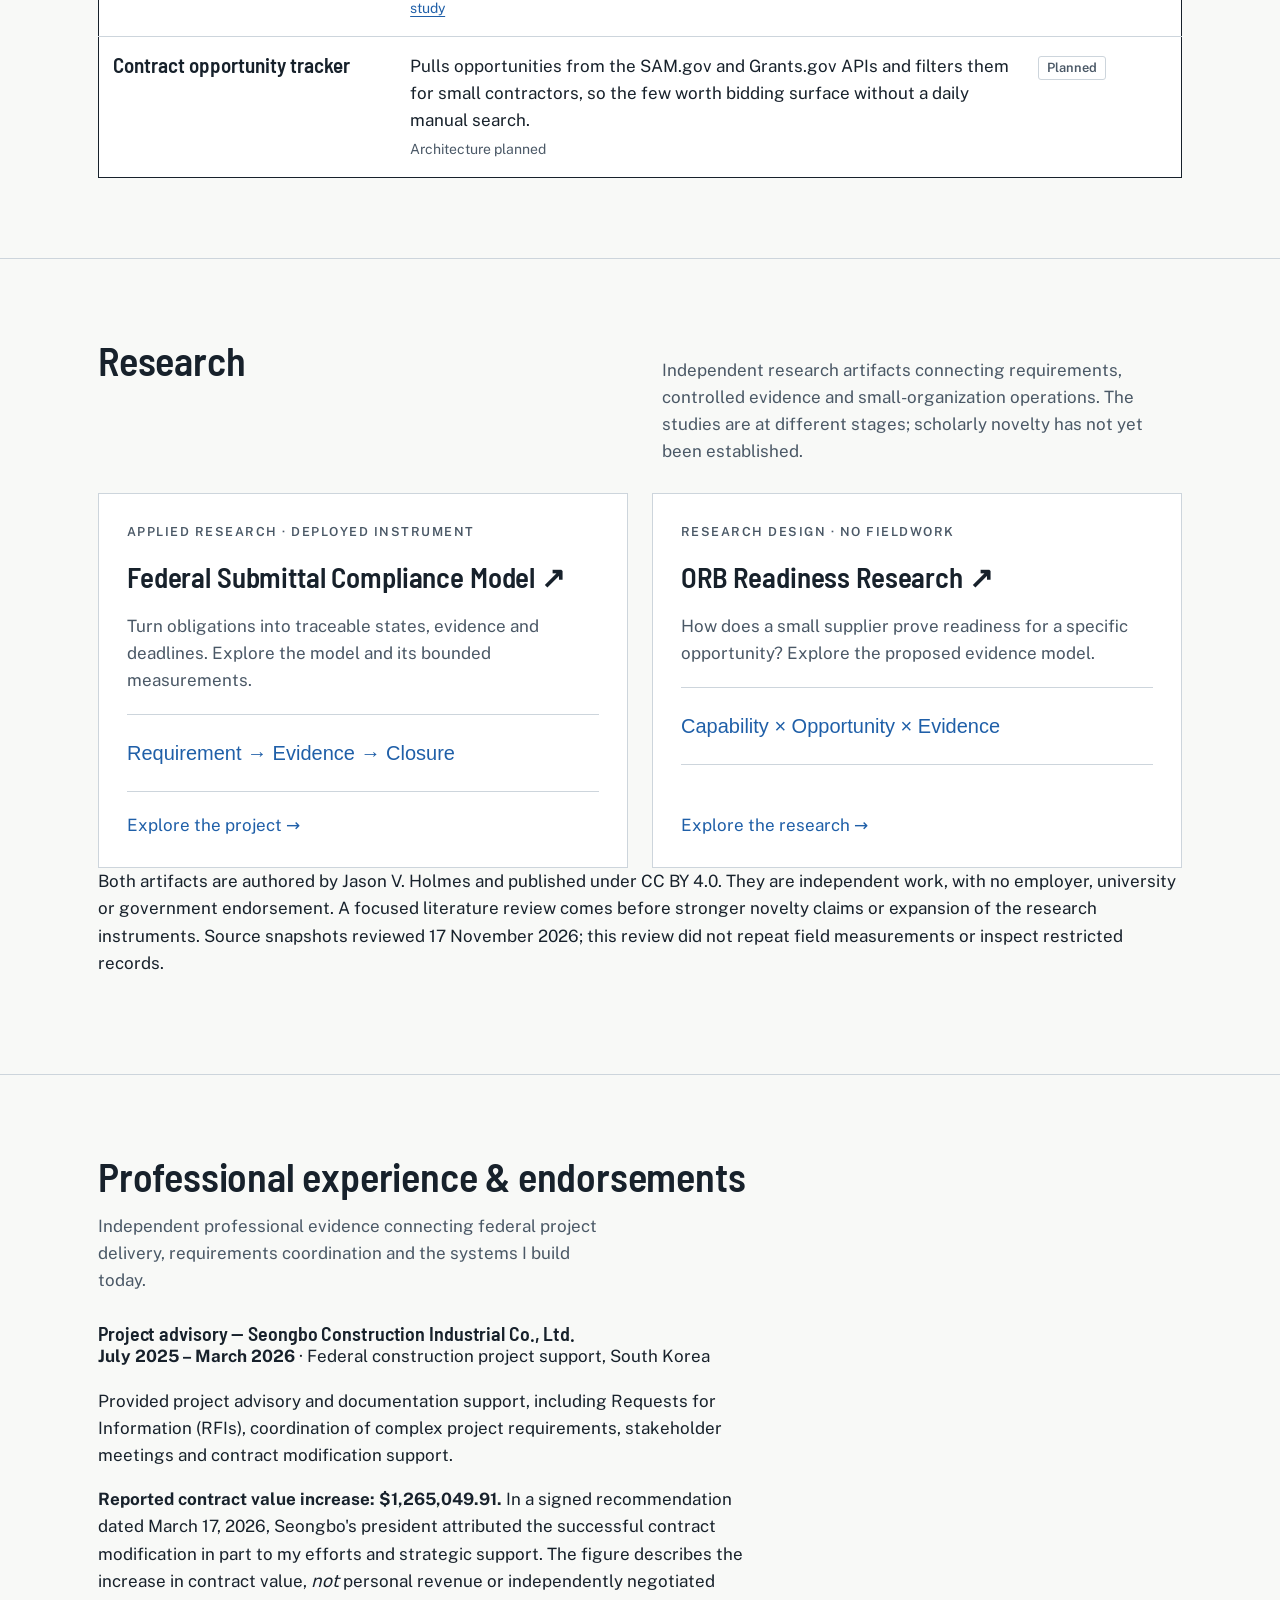
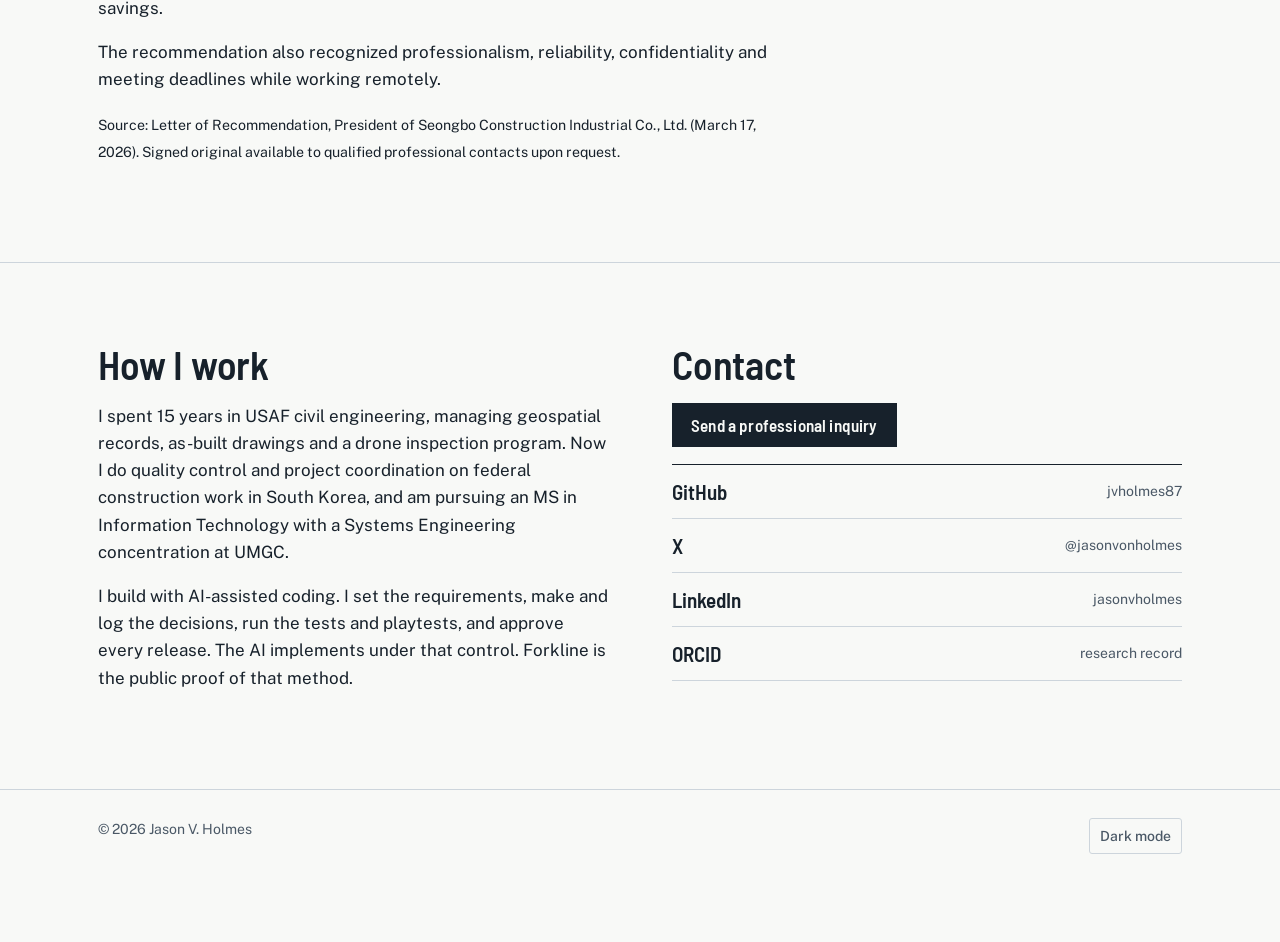
==== commit 1a7a69c1: "feat: add visual project stories and bounded interactive examples" ====
--- a/index.html
+++ b/index.html
@@ -24,6 +24,7 @@
 <link rel="preconnect" href="https://fonts.gstatic.com" crossorigin>
 <link href="https://fonts.googleapis.com/css2?family=Barlow+Semi+Condensed:wght@500;600;700&family=Public+Sans:wght@400;500;600&display=swap" rel="stylesheet">
 <link rel="stylesheet" href="css/site.css">
+<link rel="stylesheet" href="css/project-stories.css">
 <script src="js/theme.js"></script>
 <script src="js/top.js" defer></script>
 </head>
@@ -136,8 +137,8 @@
             <td><span class="status">In development</span></td>
           </tr>
           <tr>
-            <td class="name"><a href="https://github.com/jvholmes87/holmesnet-expedition/blob/main/docs/virt-development.md">VIRT Command</a></td>
-            <td class="desc">An independent fan-project command environment for dated HolmesNet campaign records, with a 3D nearby-star atlas and console workspaces. A test bed for future engineering interfaces; no live game synchronization, autonomous orders or real-world control capability is claimed.<small>17 Nov review: selecting Sol and opening Analysis worked in the live atlas. HYG/J2000.0 catalog positions are astronomical context, not current vessel tracking. The development log records 31 site tests and Jason's October 31 Android acceptance of GUPPI Refinement 07; those tests and device checks were not rerun in this review.</small><small><a href="https://holmesnet-virt.rosypeony128.chatgpt.site/systems.html">Open the atlas prototype</a> · <a href="https://github.com/jvholmes87/holmesnet-expedition/blob/d1ed42743120e9db623e70011968e92f4df0133b/docs/virt-development.md">Development evidence, credits and limits</a>. The public repository holds the companion and review records; newer VIRT application source is hosted separately. Bobiverse: Replicant Too is by u/damiankw; the books and setting are by Dennis E. Taylor. No endorsement claimed.</small></td>
+            <td class="name"><a href="virt/">VIRT Command</a></td>
+            <td class="desc">A spatial interface for dated campaign records: a nearby-star atlas, console workspaces and a character prototype. An independent fan project and test bed for future engineering interfaces.<small><a href="virt/">Explore the project story and working demo</a>. Prototype scope, original creator credits and recorded verification are explained on the project page.</small></td>
             <td><span class="status">In development</span></td>
           </tr>
           <tr>
@@ -161,24 +162,10 @@
         <h2>Research</h2>
         <p>Independent research artifacts connecting requirements, controlled evidence and small-organization operations. The studies are at different stages; scholarly novelty has not yet been established.</p>
       </div>
-      <ul class="list">
-        <li>
-          <a href="https://github.com/jvholmes87/federal-submittal-compliance-model">Federal Submittal Compliance Model</a>
-          <div class="research-summary">
-          <p><strong>Deployed instrument; preliminary observations.</strong> Sanitized architecture documents a 61-gate baseline, an 11-state lifecycle, event-derived deadlines and alerts for one small subcontractor's federal construction work.</p>
-          <p>The repository's 11 September 2026 snapshot reports first-pass approval separately by line item, <strong>20 of 29 (69%)</strong>, and by package, <strong>8 of 17 (47%)</strong>. These describe different units, not an improvement trend or a causal effect. Raw operational records are not public, so these aggregates were not independently reproduced in the portfolio review.</p>
-          <p><a href="https://github.com/jvholmes87/federal-submittal-compliance-model/blob/f5b32ee57844637da0ba39209bb6bdf837ec3189/docs/lifecycle-model.md">Lifecycle and evidence guards</a> · <a href="https://github.com/jvholmes87/federal-submittal-compliance-model/blob/f5b32ee57844637da0ba39209bb6bdf837ec3189/docs/limitations.md">Measurement definitions and limits</a></p>
-          </div>
-        </li>
-        <li>
-          <a href="https://github.com/jvholmes87/orb-readiness-research">ORB Readiness Research</a>
-          <div class="research-summary">
-          <p><strong>Requirements gathering; no fieldwork or sample.</strong> Our Right to Build examines a proposed relationship between documentation burden and opportunity-specific supplier qualification in aerospace and advanced manufacturing. Its proposed unit of analysis is a firm-opportunity pair; the method has not been field-validated.</p>
-          <p>The public artifact contains a research design and source-verification rules. Contextual office confirmations are distinct from supplier-study findings, and some underlying correspondence remains restricted. ORB has no authority to certify firms and claims no partnership or institutional endorsement.</p>
-          <p><a href="https://github.com/jvholmes87/orb-readiness-research/blob/77aaaed8aca33a275a96fbf19261ea597362dc39/docs/research-design.md">Proposed study design</a> · <a href="https://github.com/jvholmes87/orb-readiness-research/blob/77aaaed8aca33a275a96fbf19261ea597362dc39/docs/source-grading.md">Evidence rules</a> · <a href="https://github.com/jvholmes87/orb-readiness-research/blob/77aaaed8aca33a275a96fbf19261ea597362dc39/docs/limitations.md">Study limitations</a></p>
-          </div>
-        </li>
-      </ul>
+      <div class="research-projects">
+        <a class="research-project" href="federal-submittal/"><span class="project-kicker">Applied research · Deployed instrument</span><h3>Federal Submittal Compliance Model <span aria-hidden="true">↗</span></h3><p>Turn obligations into traceable states, evidence and deadlines. Explore the model and its bounded measurements.</p><span class="project-preview" aria-hidden="true">Requirement → Evidence → Closure</span><span>Explore the project →</span></a>
+        <a class="research-project" href="orb-readiness/"><span class="project-kicker">Research design · No fieldwork</span><h3>ORB Readiness Research <span aria-hidden="true">↗</span></h3><p>How does a small supplier prove readiness for a specific opportunity? Explore the proposed evidence model.</p><span class="project-preview" aria-hidden="true">Capability × Opportunity × Evidence</span><span>Explore the research →</span></a>
+      </div>
       <p>Both artifacts are authored by Jason V. Holmes and published under CC BY 4.0. They are independent work, with no employer, university or government endorsement. A focused literature review comes before stronger novelty claims or expansion of the research instruments. Source snapshots reviewed 17 November 2026; this review did not repeat field measurements or inspect restricted records.</p>
     </div>
   </section>
--- a/css/project-stories.css
+++ b/css/project-stories.css
@@ -0,0 +1,26 @@
+/* Native diagrams and project stories; no external animation runtime. */
+.story-hero{display:grid;grid-template-columns:minmax(0,1.05fr) minmax(0,1fr);gap:clamp(28px,5vw,64px);align-items:center;padding:clamp(48px,7vw,100px) 0}
+.story-hero h1{font-size:clamp(2.8rem,5.2vw,4.5rem);margin:14px 0 22px;overflow-wrap:break-word}
+.story-hero .lede{font-size:clamp(1.15rem,2vw,1.4rem);line-height:1.5}
+.eyebrow,.project-kicker{font-size:.78rem;letter-spacing:.12em;text-transform:uppercase;font-weight:600;color:var(--ink-2)}
+.story-hero .eyebrow{margin:30px 0 0}.story-status{font-size:.9rem;border-left:3px solid var(--mark);padding-left:12px;color:var(--ink-2)}
+.visual{border:1px solid var(--rule);background:var(--sheet);padding:24px;min-width:0;position:relative;overflow:hidden}
+.visual-top{display:flex;justify-content:space-between;gap:12px;font-size:.7rem;letter-spacing:.07em;text-transform:uppercase;color:var(--ink-2);border-bottom:1px solid var(--rule);padding-bottom:15px;margin-bottom:22px}
+.visual p:last-child{margin-bottom:0}.orbit-panel{background:#101d29;color:#a7d6e6}.orbit-panel .visual-top{color:#b2c6d4;border-color:#344553}.orbit-panel svg{width:100%;display:block}.orbit-panel>p{font-size:.8rem;color:#b2c6d4}
+.orbit-sweep{transform-origin:280px 210px}.motion-ready .orbit-sweep{animation:sweep 28s linear infinite}.motion-paused .orbit-sweep{animation-play-state:paused}
+@keyframes sweep{to{transform:rotate(360deg)}}
+.motion-toggle{background:transparent;color:inherit;border:1px solid #58717e;padding:7px 12px;cursor:pointer;font:inherit;font-size:.8rem;margin-top:10px}
+.story-section{padding:48px 0;border-top:1px solid var(--rule)}.story-section h2,.story-end h2{font-size:clamp(2rem,3.5vw,2.8rem);margin:12px 0 24px}.story-section h3{font-size:1.4rem;margin:8px 0 14px}.section-intro{max-width:75ch}.split{display:grid;grid-template-columns:minmax(0,1fr) minmax(0,1fr);gap:48px;align-items:start}
+.story-cards{display:grid;grid-template-columns:repeat(3,minmax(0,1fr));gap:20px;margin:32px 0 0}.story-cards article{padding:25px;background:var(--sheet);border-top:3px solid var(--mark)}.story-cards article>span{font:600 2.7rem var(--display);color:var(--mark)}.story-cards p{font-size:.95rem;margin:0}
+.boundary{border:1px solid var(--rule);padding:28px;background:var(--sheet)}.boundary ul{padding-left:20px;margin-bottom:0}.boundary li{margin:10px 0}.boundary p:last-child{margin:0}
+.project-capture{margin:0}.project-capture img{width:100%;height:auto;border:1px solid var(--rule)}.project-capture figcaption,.fine,.review-date{font-size:.83rem;color:var(--ink-2);line-height:1.6;margin-top:12px}
+.source-links{display:flex;flex-wrap:wrap;gap:12px 24px}.story-end{padding:56px 0 72px;border-top:1px solid var(--rule);max-width:75ch}.story-end p{max-width:65ch}
+.big-number{font:600 clamp(5rem,10vw,7rem)/1 var(--display);margin:20px 0;color:var(--mark);font-variant-numeric:tabular-nums}.big-number span{font-size:.5em}.metric-label{font-size:1rem}.meter{height:12px;background:var(--rule-2);margin:20px 0}.meter span{display:block;height:100%;background:var(--mark);transition:width .4s}.segmented{display:flex;gap:10px;margin-top:20px}.segmented button{flex:1;min-height:44px;padding:9px;border:1px solid var(--rule);background:var(--paper);color:var(--ink);font:inherit;cursor:pointer}.segmented button[aria-pressed=true]{background:var(--mark);color:var(--paper);border-color:var(--mark)}
+.sr-only{position:absolute;width:1px;height:1px;overflow:hidden;clip-path:inset(50%);white-space:nowrap}
+.process-rail{display:grid;grid-template-columns:repeat(5,minmax(0,1fr));list-style:none;padding:0;margin:30px 0;counter-reset:stage}.process-rail li{padding:20px 16px;border-top:2px solid var(--mark);position:relative;counter-increment:stage}.process-rail li:before{content:counter(stage,decimal-leading-zero);display:block;color:var(--mark);font:600 1.8rem var(--display);margin-bottom:15px}.process-rail b{display:block}.process-rail span{display:block;font-size:.8rem;color:var(--ink-2);margin-top:6px}
+.interactive-box{border:1px solid var(--rule);padding:28px;background:var(--sheet)}.interactive-box label,.opportunity-demo label{display:block;font-weight:600;margin-bottom:18px}.interactive-box input{width:100%;accent-color:var(--mark);min-height:44px}.deadline-track{height:100px;position:relative;border-top:3px solid var(--rule);margin:25px 40px 0;font-size:.73rem}.deadline-marker{position:absolute;left:50%;top:0;border-left:2px solid var(--ink);padding:4px;white-space:nowrap}.access-marker{position:absolute;top:38px;transform:translateX(-50%);background:var(--mark);color:var(--paper);padding:4px 7px;white-space:nowrap}.interactive-box [role=status]{min-height:3.2em;font-weight:600}
+.evidence-panel{padding-bottom:30px}.evidence-node{border:1px solid var(--rule);padding:20px;text-align:center;background:var(--paper);font-weight:600}.evidence-node.accent{border:2px solid var(--mark);color:var(--mark)}.evidence-bridge{text-align:center;font-size:1.8rem;color:var(--mark);padding:5px}.evidence-tags{display:grid;grid-template-columns:1fr 1fr;gap:10px}.evidence-tags span{border:1px solid var(--rule);padding:10px;text-align:center;font-size:.8rem}.evidence-panel>p{margin:24px 0 0;font-size:.9rem}.opportunity-demo{display:grid;grid-template-columns:1fr 1fr;border:1px solid var(--rule);margin-top:30px}.opportunity-demo>div{padding:28px;background:var(--sheet)}.opportunity-demo>div+div{border-left:1px solid var(--rule)}.opportunity-demo select{width:100%;min-height:48px;background:var(--paper);color:var(--ink);border:1px solid var(--rule);padding:10px;font:inherit}.evidence-checks{padding-left:20px}.evidence-checks li{margin-bottom:16px}
+.research-projects{display:grid;grid-template-columns:1fr 1fr;gap:24px}.research-project{display:flex;flex-direction:column;gap:20px;color:var(--ink);text-decoration:none;border:1px solid var(--rule);background:var(--sheet);padding:28px;transition:transform .2s,border-color .2s}.research-project:hover{border-color:var(--mark);transform:translateY(-3px)}.research-project h3{font-size:1.8rem}.research-project p{margin:0;color:var(--ink-2)}.research-project>span:last-child{color:var(--mark);margin-top:auto}.project-preview{display:block;border-top:1px solid var(--rule);border-bottom:1px solid var(--rule);padding:22px 0;font-family:var(--display);font-size:1.25rem;color:var(--mark)}
+@media(max-width:900px){.story-hero,.split{grid-template-columns:1fr}.story-hero{gap:28px}.split{gap:28px}.visual{max-width:600px;width:100%}.process-rail{grid-template-columns:repeat(3,minmax(0,1fr))}}
+@media(max-width:600px){.story-cards,.research-projects,.opportunity-demo{grid-template-columns:1fr}.opportunity-demo>div+div{border-left:0;border-top:1px solid var(--rule)}.process-rail{grid-template-columns:1fr}.process-rail li{padding:15px 0 15px 48px;border-top:0;border-left:2px solid var(--mark)}.process-rail li:before{position:absolute;left:10px;top:15px;font-size:1.3rem}.story-section{padding:32px 0}.visual,.interactive-box{padding:20px}.visual-top{font-size:.65rem}.deadline-track{margin-left:22px;margin-right:22px}.research-project{padding:22px}}
+@media(prefers-reduced-motion:reduce){.motion-ready .orbit-sweep{animation:none}.meter span,.research-project{transition:none}.research-project:hover{transform:none}}
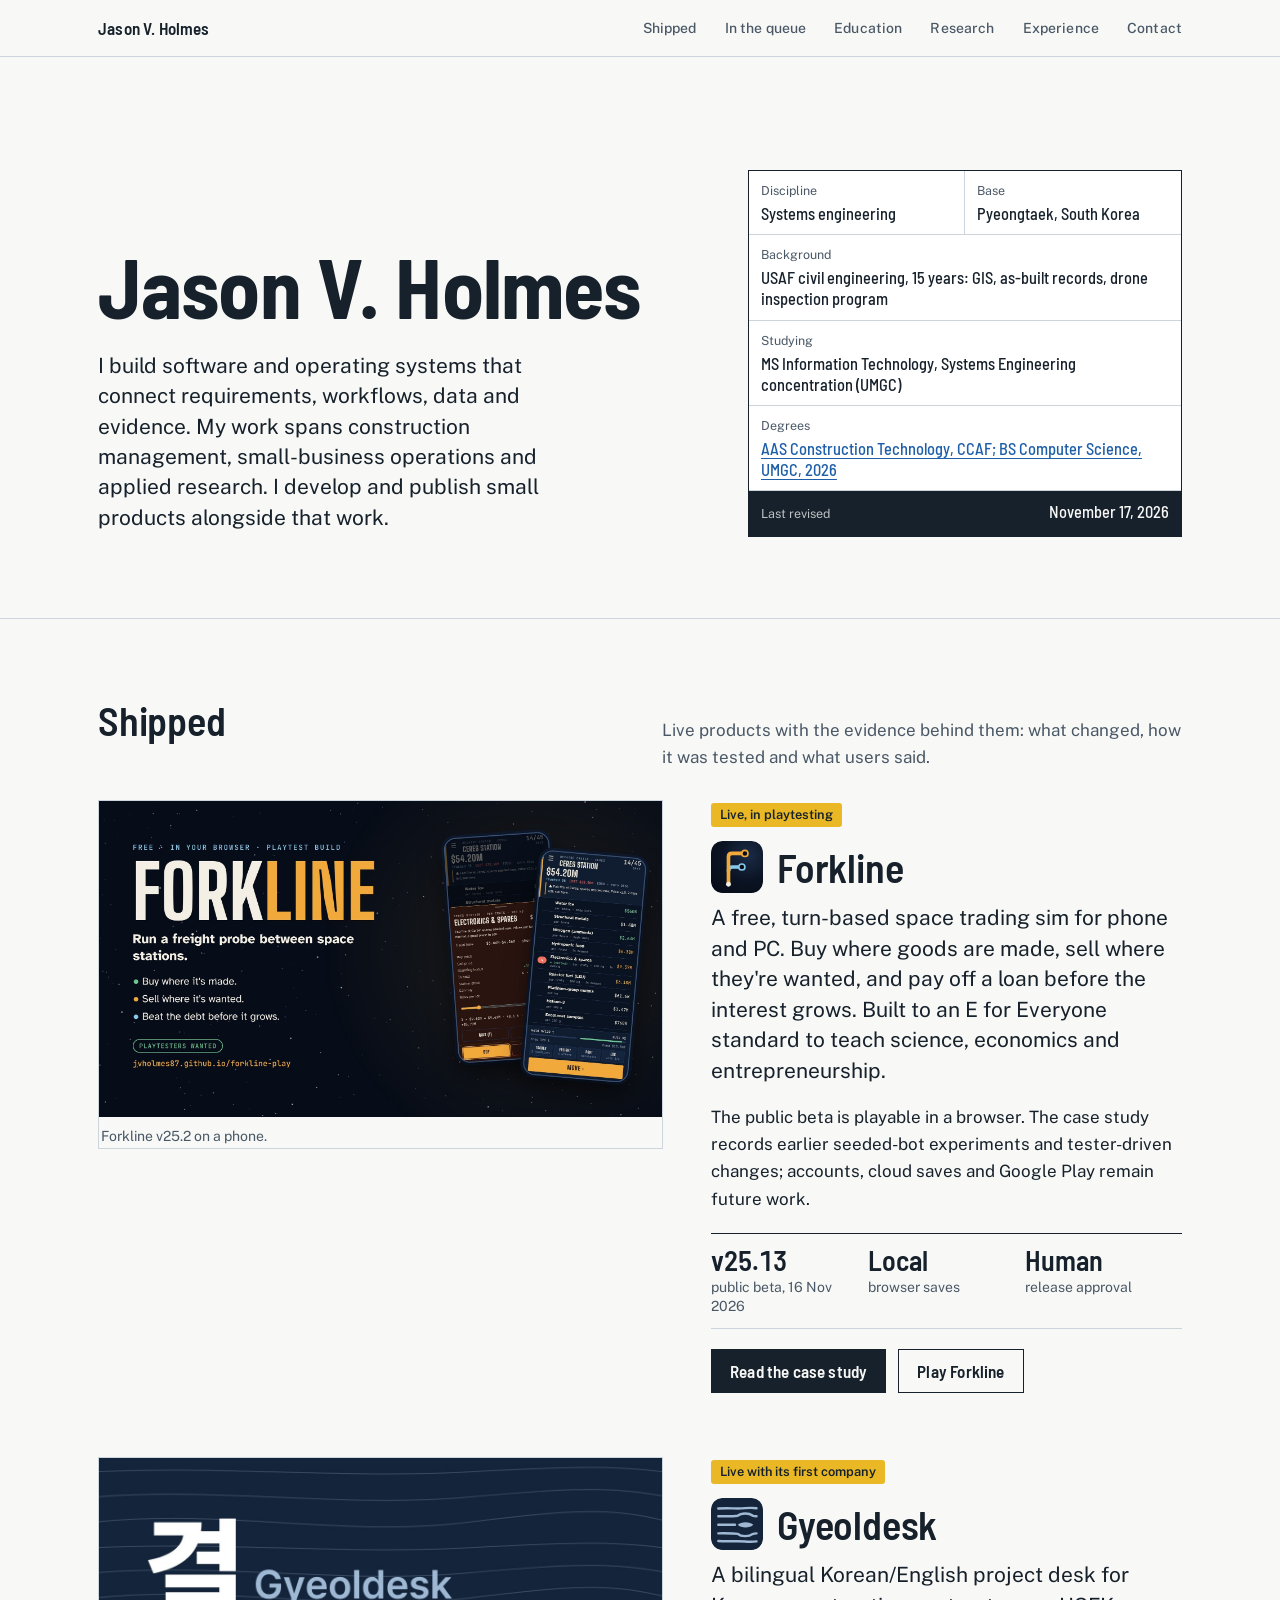
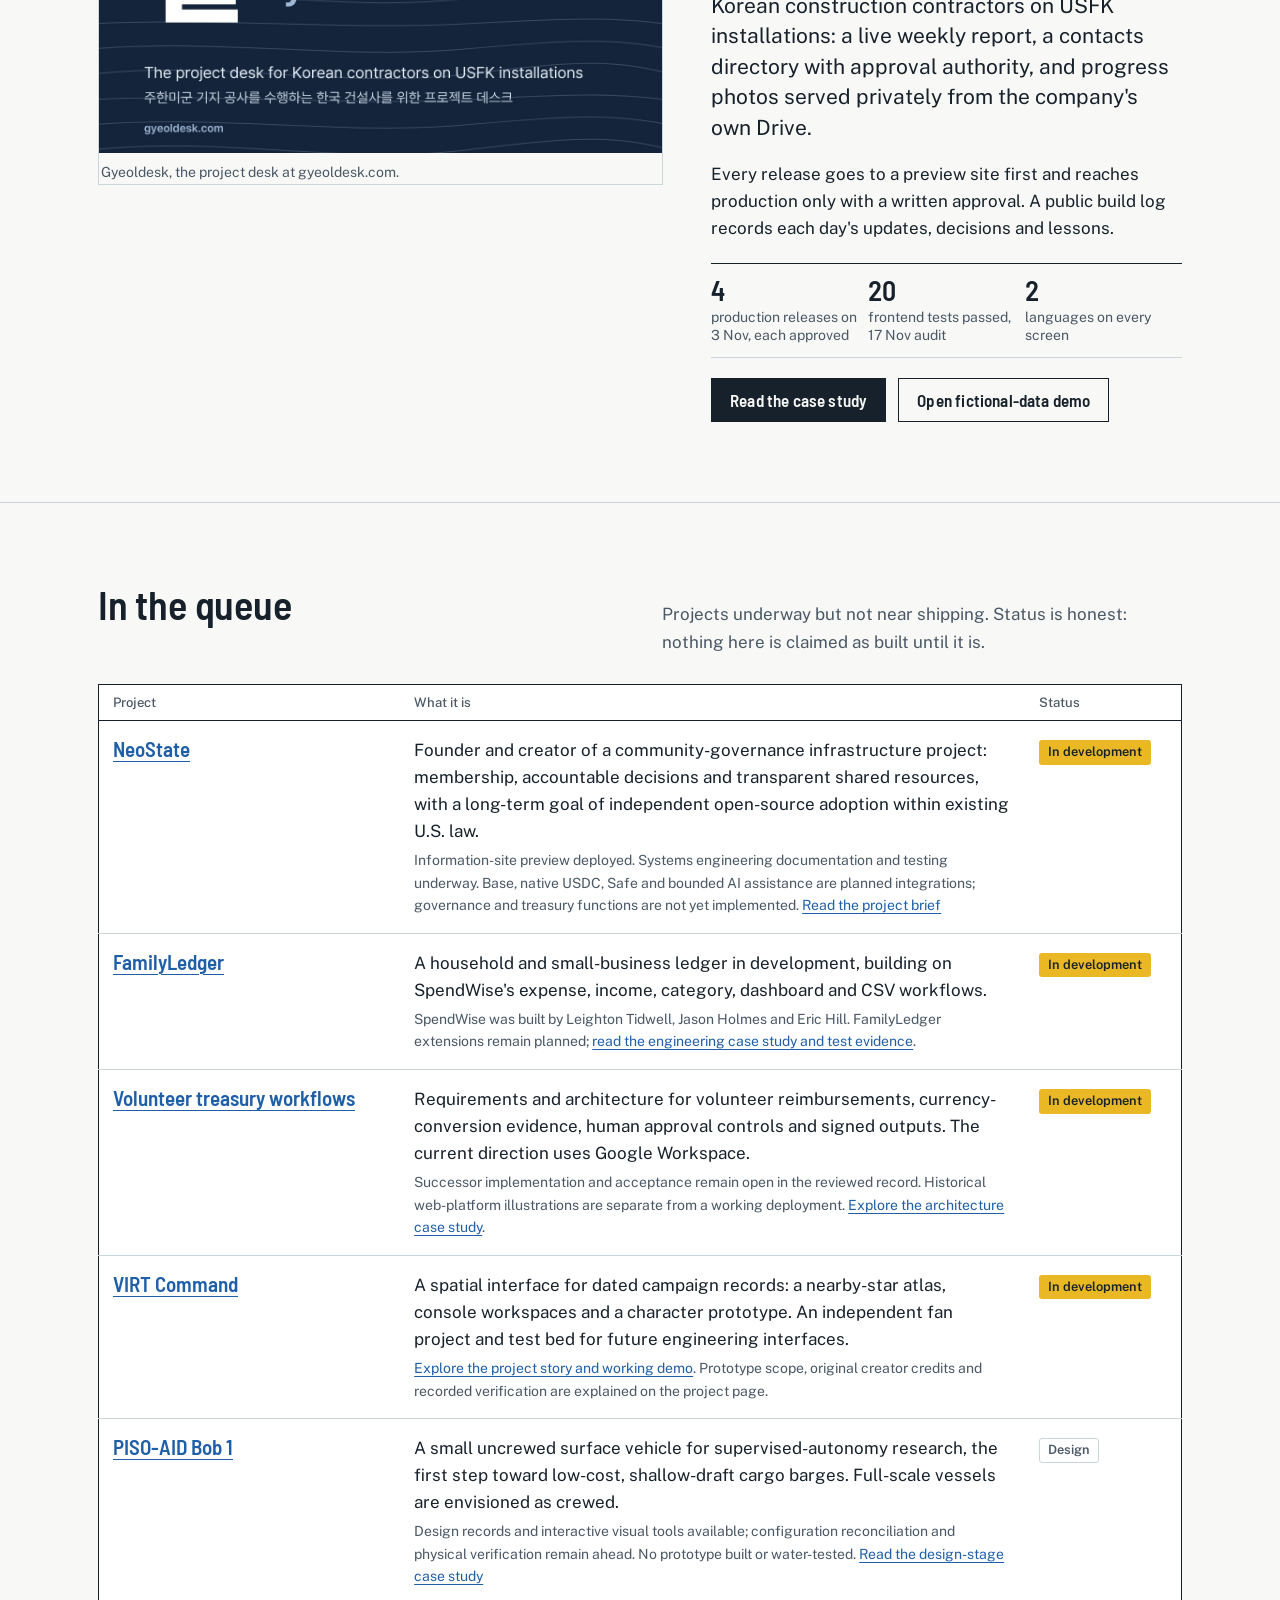
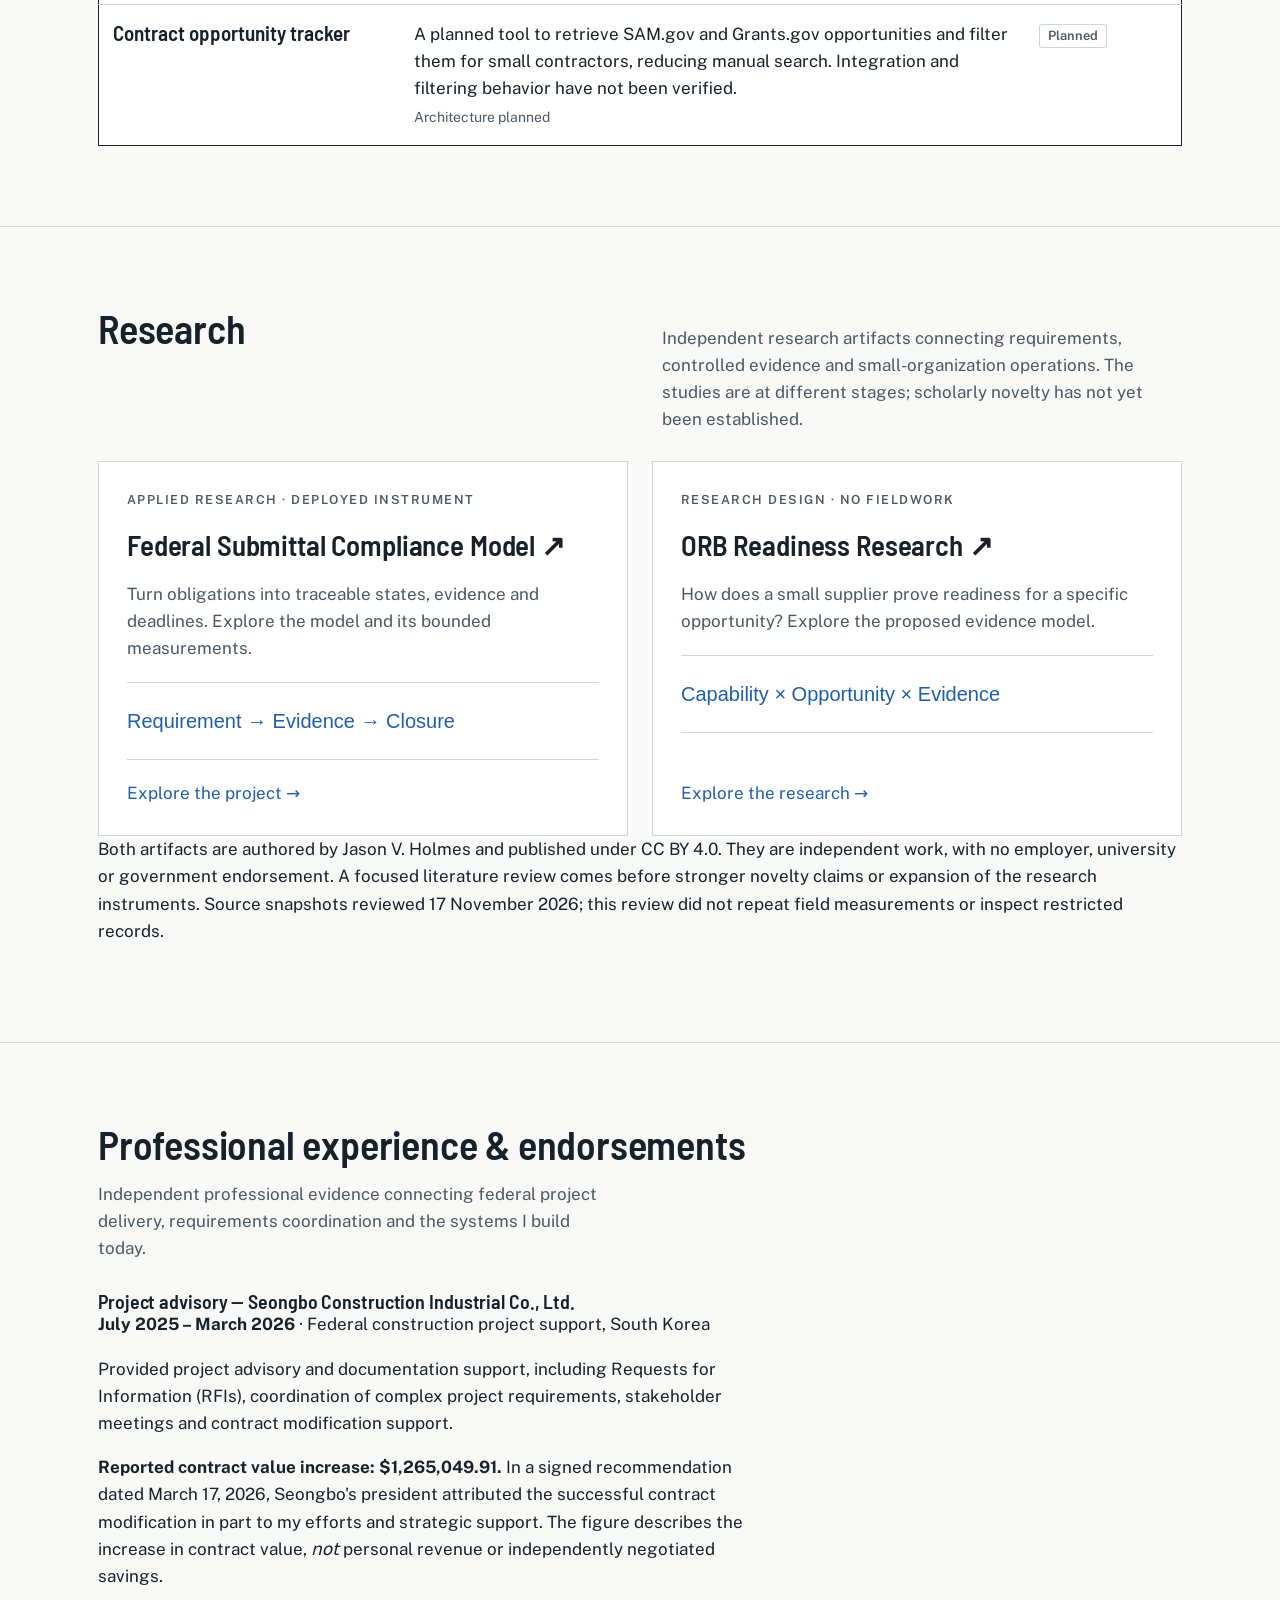
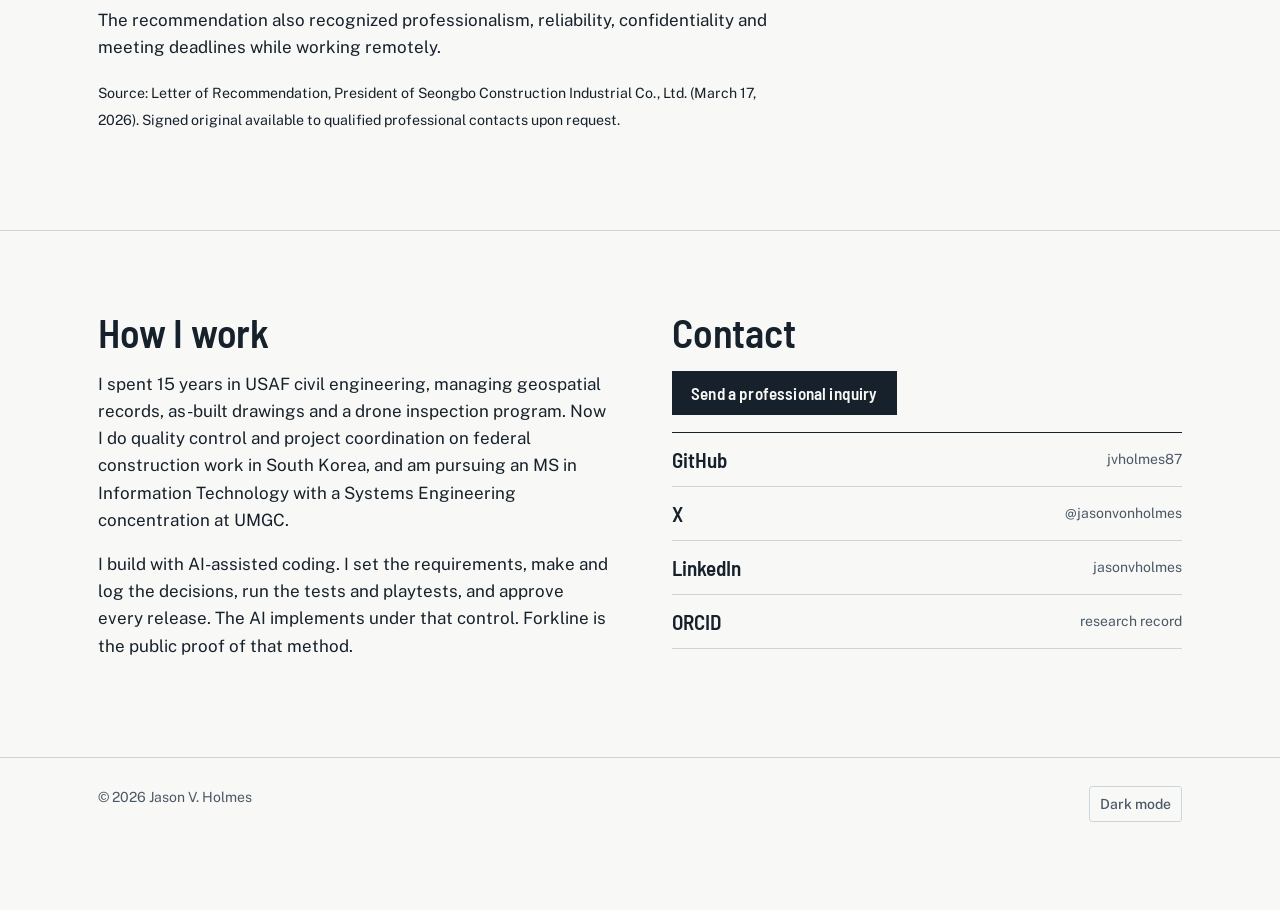
==== commit f0eb9b12: "docs: add bounded treasury case study and qualify planned tracker" ====
--- a/index.html
+++ b/index.html
@@ -132,8 +132,8 @@
             <td><span class="status">In development</span></td>
           </tr>
           <tr>
-            <td class="name">Volunteer treasury system</td>
-            <td class="desc">Reimbursements for an overseas volunteer youth-organization committee, from one phone link: receipt photos, automatic won-to-dollar conversion at the rate that favors the volunteer, treasurer review and chair e-approval, and the signed voucher sent to both. Runs inside the committee's existing Google Workspace at no added cost.<small>Built and operated by an AI agent team under human approval gates. Pilot November 2026; listed as shipped once the first real request completes end to end</small></td>
+            <td class="name"><a href="treasury/">Volunteer treasury workflows</a></td>
+            <td class="desc">Requirements and architecture for volunteer reimbursements, currency-conversion evidence, human approval controls and signed outputs. The current direction uses Google Workspace.<small>Successor implementation and acceptance remain open in the reviewed record. Historical web-platform illustrations are separate from a working deployment. <a href="treasury/">Explore the architecture case study</a>.</small></td>
             <td><span class="status">In development</span></td>
           </tr>
           <tr>
@@ -148,7 +148,7 @@
           </tr>
           <tr>
             <td class="name">Contract opportunity tracker</td>
-            <td class="desc">Pulls opportunities from the SAM.gov and Grants.gov APIs and filters them for small contractors, so the few worth bidding surface without a daily manual search.<small>Architecture planned</small></td>
+            <td class="desc">A planned tool to retrieve SAM.gov and Grants.gov opportunities and filter them for small contractors, reducing manual search. Integration and filtering behavior have not been verified.<small>Architecture planned</small></td>
             <td><span class="status plain">Planned</span></td>
           </tr>
         </tbody>
